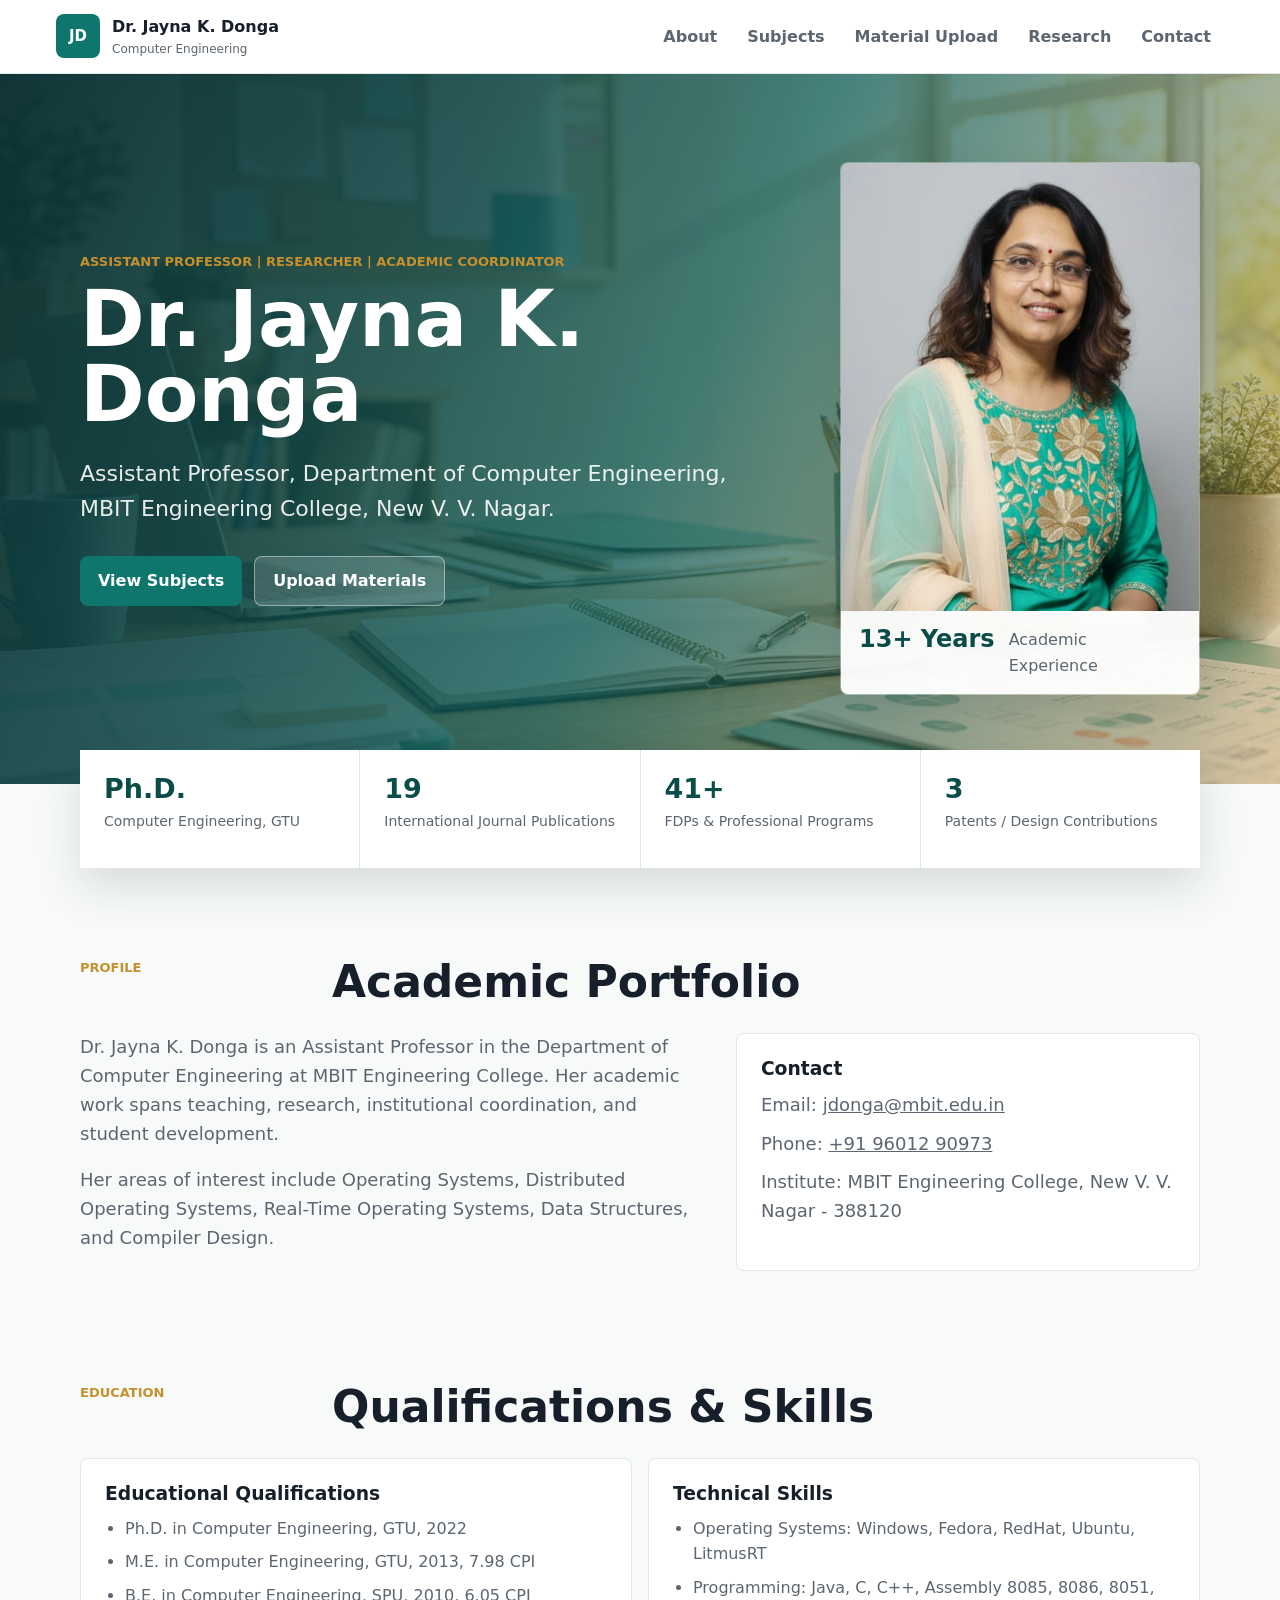
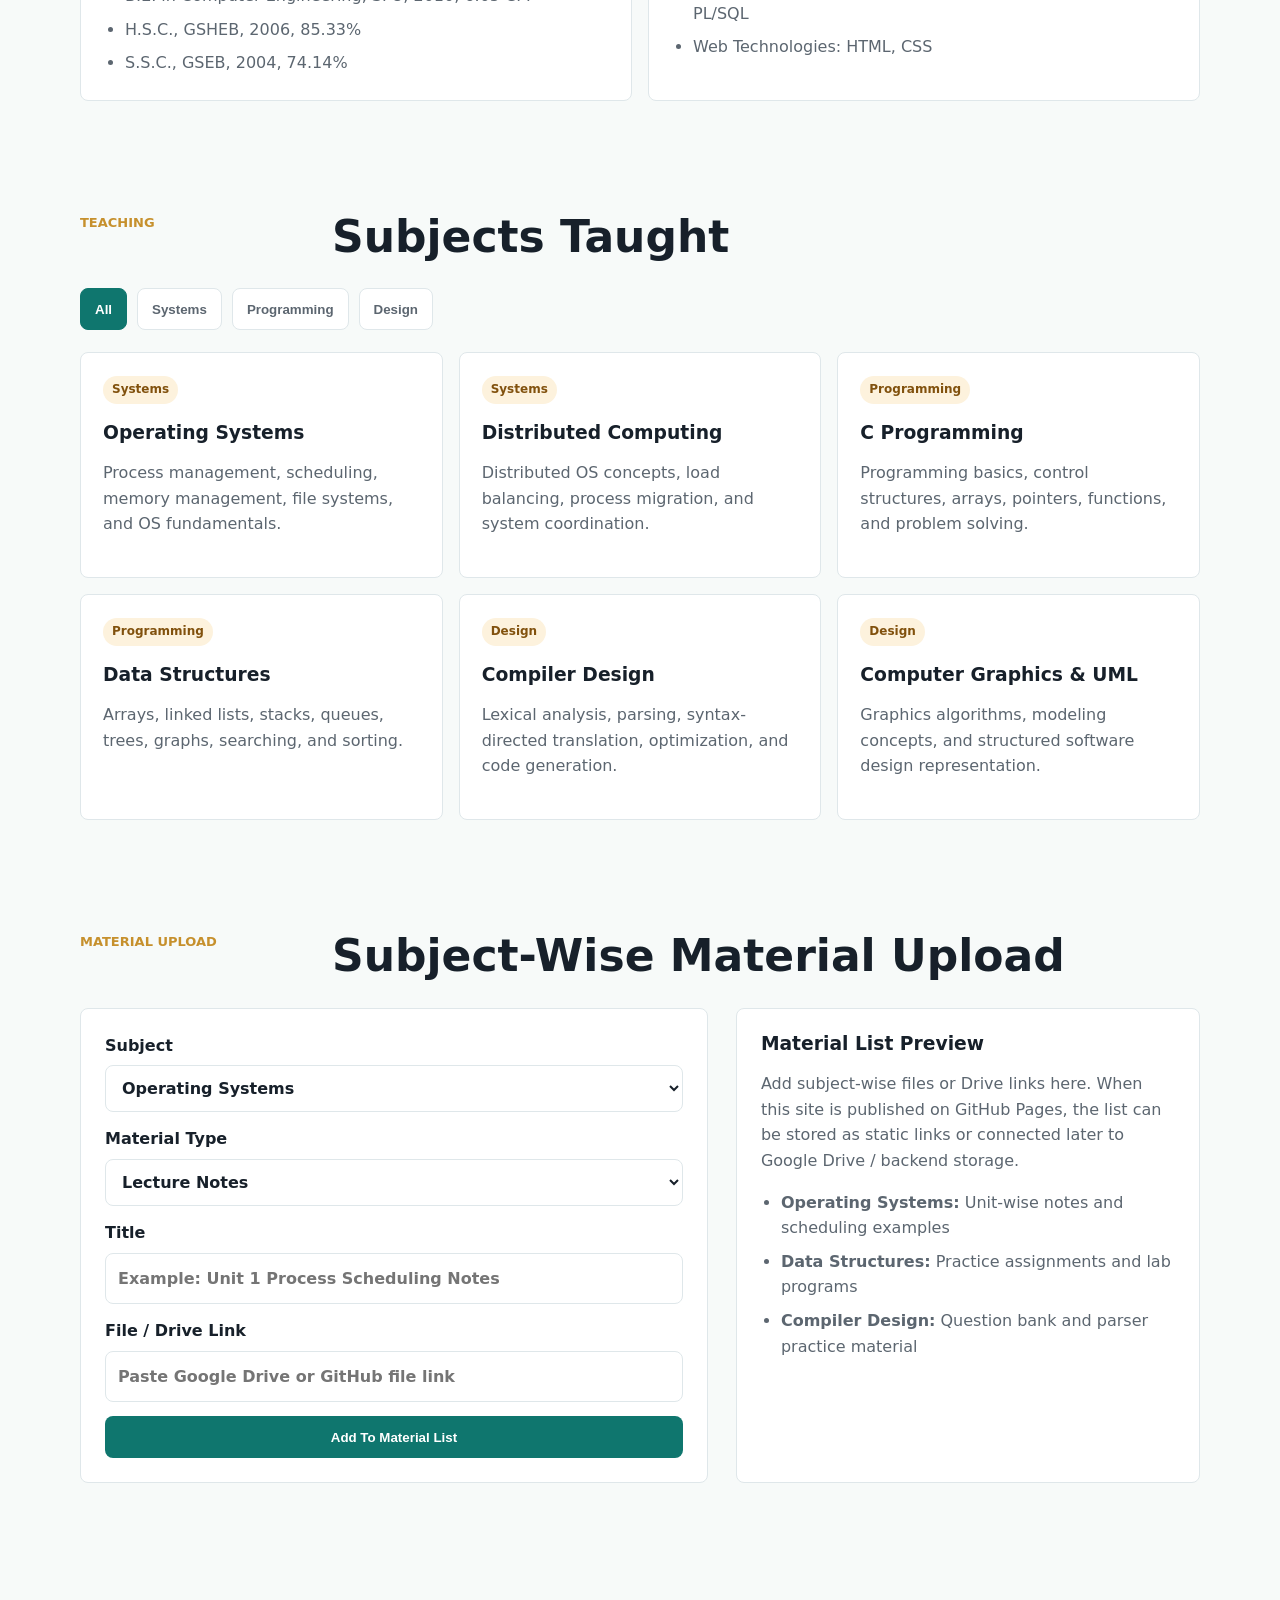
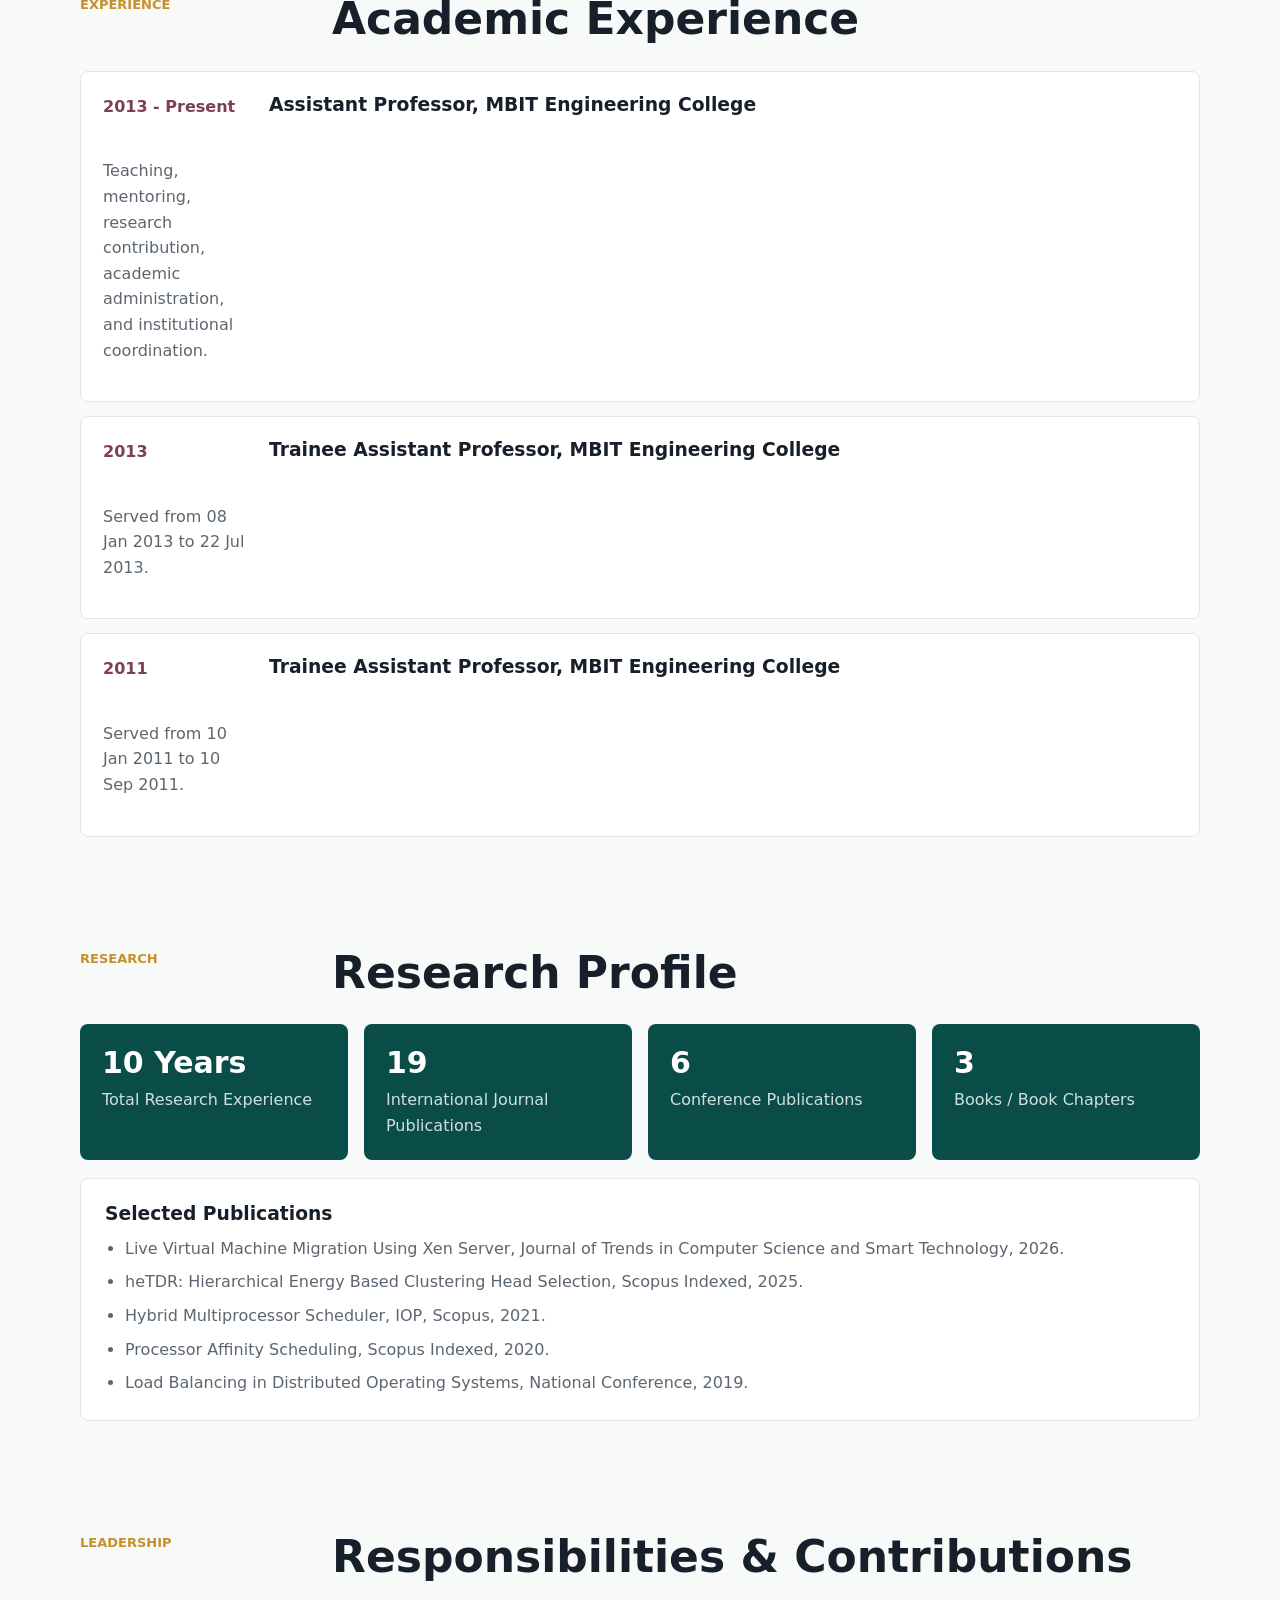
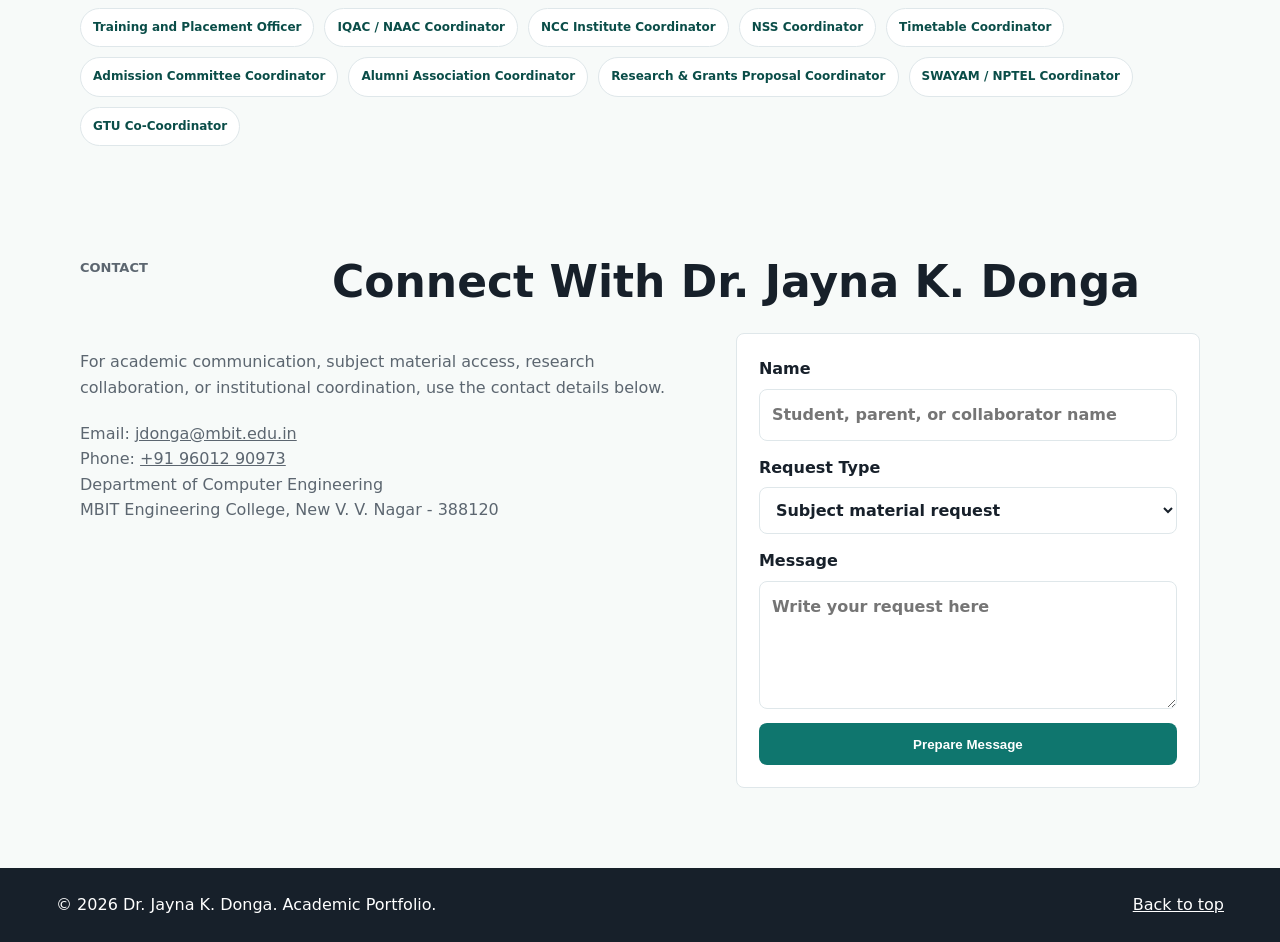
==== index.html @ 67f946f2 "Create academic portfolio website" ====
<!doctype html>
<html lang="en">
  <head>
    <meta charset="utf-8">
    <meta name="viewport" content="width=device-width, initial-scale=1">
    <title>Dr. Jayna K. Donga | Academic Portfolio</title>
    <meta name="description" content="Academic portfolio of Dr. Jayna K. Donga, Assistant Professor in Computer Engineering.">
    <link rel="stylesheet" href="styles.css">
  </head>
  <body>
    <header class="site-header">
      <a class="brand" href="#home" aria-label="Dr. Jayna K. Donga home">
        <span class="brand-mark">JD</span>
        <span>
          <strong>Dr. Jayna K. Donga</strong>
          <small>Computer Engineering</small>
        </span>
      </a>
      <button class="nav-toggle" type="button" aria-label="Open menu" aria-expanded="false">Menu</button>
      <nav class="site-nav" aria-label="Primary navigation">
        <a href="#about">About</a>
        <a href="#subjects">Subjects</a>
        <a href="#materials">Material Upload</a>
        <a href="#research">Research</a>
        <a href="#contact">Contact</a>
      </nav>
    </header>

    <main id="home">
      <section class="hero">
        <div class="hero-bg"></div>
        <div class="hero-content">
          <div class="hero-text">
            <p class="eyebrow">Assistant Professor | Researcher | Academic Coordinator</p>
            <h1>Dr. Jayna K. Donga</h1>
            <p class="hero-copy">Assistant Professor, Department of Computer Engineering, MBIT Engineering College, New V. V. Nagar.</p>
            <div class="hero-actions">
              <a class="button primary" href="#subjects">View Subjects</a>
              <a class="button secondary" href="#materials">Upload Materials</a>
            </div>
          </div>
          <figure class="profile-card">
            <img src="assets/dr-jayna-donga.jpg" alt="Portrait of Dr. Jayna K. Donga">
            <figcaption>
              <strong>13+ Years</strong>
              <span>Academic Experience</span>
            </figcaption>
          </figure>
        </div>
      </section>

      <section class="quick-stats" aria-label="Academic highlights">
        <article>
          <strong>Ph.D.</strong>
          <span>Computer Engineering, GTU</span>
        </article>
        <article>
          <strong>19</strong>
          <span>International Journal Publications</span>
        </article>
        <article>
          <strong>41+</strong>
          <span>FDPs & Professional Programs</span>
        </article>
        <article>
          <strong>3</strong>
          <span>Patents / Design Contributions</span>
        </article>
      </section>

      <section class="section about" id="about">
        <div class="section-heading">
          <p class="eyebrow">Profile</p>
          <h2>Academic Portfolio</h2>
        </div>
        <div class="about-grid">
          <div>
            <p>Dr. Jayna K. Donga is an Assistant Professor in the Department of Computer Engineering at MBIT Engineering College. Her academic work spans teaching, research, institutional coordination, and student development.</p>
            <p>Her areas of interest include Operating Systems, Distributed Operating Systems, Real-Time Operating Systems, Data Structures, and Compiler Design.</p>
          </div>
          <div class="info-panel">
            <h3>Contact</h3>
            <p>Email: <a href="mailto:jdonga@mbit.edu.in">jdonga@mbit.edu.in</a></p>
            <p>Phone: <a href="tel:+919601290973">+91 96012 90973</a></p>
            <p>Institute: MBIT Engineering College, New V. V. Nagar - 388120</p>
          </div>
        </div>
      </section>

      <section class="section credentials">
        <div class="section-heading">
          <p class="eyebrow">Education</p>
          <h2>Qualifications & Skills</h2>
        </div>
        <div class="split-list">
          <article>
            <h3>Educational Qualifications</h3>
            <ul>
              <li>Ph.D. in Computer Engineering, GTU, 2022</li>
              <li>M.E. in Computer Engineering, GTU, 2013, 7.98 CPI</li>
              <li>B.E. in Computer Engineering, SPU, 2010, 6.05 CPI</li>
              <li>H.S.C., GSHEB, 2006, 85.33%</li>
              <li>S.S.C., GSEB, 2004, 74.14%</li>
            </ul>
          </article>
          <article>
            <h3>Technical Skills</h3>
            <ul>
              <li>Operating Systems: Windows, Fedora, RedHat, Ubuntu, LitmusRT</li>
              <li>Programming: Java, C, C++, Assembly 8085, 8086, 8051, PL/SQL</li>
              <li>Web Technologies: HTML, CSS</li>
            </ul>
          </article>
        </div>
      </section>

      <section class="section subjects" id="subjects">
        <div class="section-heading">
          <p class="eyebrow">Teaching</p>
          <h2>Subjects Taught</h2>
        </div>
        <div class="material-controls" aria-label="Subject filters">
          <button class="filter is-active" type="button" data-filter="all">All</button>
          <button class="filter" type="button" data-filter="systems">Systems</button>
          <button class="filter" type="button" data-filter="programming">Programming</button>
          <button class="filter" type="button" data-filter="design">Design</button>
        </div>
        <div class="material-grid">
          <article class="material-card" data-subject="systems">
            <span>Systems</span>
            <h3>Operating Systems</h3>
            <p>Process management, scheduling, memory management, file systems, and OS fundamentals.</p>
          </article>
          <article class="material-card" data-subject="systems">
            <span>Systems</span>
            <h3>Distributed Computing</h3>
            <p>Distributed OS concepts, load balancing, process migration, and system coordination.</p>
          </article>
          <article class="material-card" data-subject="programming">
            <span>Programming</span>
            <h3>C Programming</h3>
            <p>Programming basics, control structures, arrays, pointers, functions, and problem solving.</p>
          </article>
          <article class="material-card" data-subject="programming">
            <span>Programming</span>
            <h3>Data Structures</h3>
            <p>Arrays, linked lists, stacks, queues, trees, graphs, searching, and sorting.</p>
          </article>
          <article class="material-card" data-subject="design">
            <span>Design</span>
            <h3>Compiler Design</h3>
            <p>Lexical analysis, parsing, syntax-directed translation, optimization, and code generation.</p>
          </article>
          <article class="material-card" data-subject="design">
            <span>Design</span>
            <h3>Computer Graphics & UML</h3>
            <p>Graphics algorithms, modeling concepts, and structured software design representation.</p>
          </article>
        </div>
      </section>

      <section class="section upload-section" id="materials">
        <div class="section-heading">
          <p class="eyebrow">Material Upload</p>
          <h2>Subject-Wise Material Upload</h2>
        </div>
        <div class="upload-grid">
          <form class="upload-form">
            <label>
              Subject
              <select id="materialSubject" name="subject">
                <option>Operating Systems</option>
                <option>Distributed Computing</option>
                <option>C Programming</option>
                <option>Data Structures</option>
                <option>Compiler Design</option>
                <option>Computer Graphics</option>
                <option>UML</option>
              </select>
            </label>
            <label>
              Material Type
              <select id="materialType" name="type">
                <option>Lecture Notes</option>
                <option>Assignment</option>
                <option>Question Bank</option>
                <option>Lab Manual</option>
                <option>Presentation</option>
                <option>Reference Link</option>
              </select>
            </label>
            <label>
              Title
              <input id="materialTitle" type="text" name="title" placeholder="Example: Unit 1 Process Scheduling Notes">
            </label>
            <label>
              File / Drive Link
              <input id="materialLink" type="url" name="link" placeholder="Paste Google Drive or GitHub file link">
            </label>
            <button class="button primary" type="button" id="addMaterial">Add To Material List</button>
          </form>
          <div class="upload-list">
            <h3>Material List Preview</h3>
            <p>Add subject-wise files or Drive links here. When this site is published on GitHub Pages, the list can be stored as static links or connected later to Google Drive / backend storage.</p>
            <ul id="materialList">
              <li><strong>Operating Systems:</strong> Unit-wise notes and scheduling examples</li>
              <li><strong>Data Structures:</strong> Practice assignments and lab programs</li>
              <li><strong>Compiler Design:</strong> Question bank and parser practice material</li>
            </ul>
          </div>
        </div>
      </section>

      <section class="section experience">
        <div class="section-heading">
          <p class="eyebrow">Experience</p>
          <h2>Academic Experience</h2>
        </div>
        <div class="timeline">
          <article>
            <time>2013 - Present</time>
            <h3>Assistant Professor, MBIT Engineering College</h3>
            <p>Teaching, mentoring, research contribution, academic administration, and institutional coordination.</p>
          </article>
          <article>
            <time>2013</time>
            <h3>Trainee Assistant Professor, MBIT Engineering College</h3>
            <p>Served from 08 Jan 2013 to 22 Jul 2013.</p>
          </article>
          <article>
            <time>2011</time>
            <h3>Trainee Assistant Professor, MBIT Engineering College</h3>
            <p>Served from 10 Jan 2011 to 10 Sep 2011.</p>
          </article>
        </div>
      </section>

      <section class="section research" id="research">
        <div class="section-heading">
          <p class="eyebrow">Research</p>
          <h2>Research Profile</h2>
        </div>
        <div class="research-grid">
          <article>
            <strong>10 Years</strong>
            <span>Total Research Experience</span>
          </article>
          <article>
            <strong>19</strong>
            <span>International Journal Publications</span>
          </article>
          <article>
            <strong>6</strong>
            <span>Conference Publications</span>
          </article>
          <article>
            <strong>3</strong>
            <span>Books / Book Chapters</span>
          </article>
        </div>
        <div class="publication-list">
          <h3>Selected Publications</h3>
          <ul>
            <li>Live Virtual Machine Migration Using Xen Server, Journal of Trends in Computer Science and Smart Technology, 2026.</li>
            <li>heTDR: Hierarchical Energy Based Clustering Head Selection, Scopus Indexed, 2025.</li>
            <li>Hybrid Multiprocessor Scheduler, IOP, Scopus, 2021.</li>
            <li>Processor Affinity Scheduling, Scopus Indexed, 2020.</li>
            <li>Load Balancing in Distributed Operating Systems, National Conference, 2019.</li>
          </ul>
        </div>
      </section>

      <section class="section contributions">
        <div class="section-heading">
          <p class="eyebrow">Leadership</p>
          <h2>Responsibilities & Contributions</h2>
        </div>
        <div class="tag-cloud">
          <span>Training and Placement Officer</span>
          <span>IQAC / NAAC Coordinator</span>
          <span>NCC Institute Coordinator</span>
          <span>NSS Coordinator</span>
          <span>Timetable Coordinator</span>
          <span>Admission Committee Coordinator</span>
          <span>Alumni Association Coordinator</span>
          <span>Research & Grants Proposal Coordinator</span>
          <span>SWAYAM / NPTEL Coordinator</span>
          <span>GTU Co-Coordinator</span>
        </div>
      </section>

      <section class="section contact" id="contact">
        <div class="section-heading">
          <p class="eyebrow">Contact</p>
          <h2>Connect With Dr. Jayna K. Donga</h2>
        </div>
        <div class="contact-grid">
          <div>
            <p>For academic communication, subject material access, research collaboration, or institutional coordination, use the contact details below.</p>
            <address>
              Email: <a href="mailto:jdonga@mbit.edu.in">jdonga@mbit.edu.in</a><br>
              Phone: <a href="tel:+919601290973">+91 96012 90973</a><br>
              Department of Computer Engineering<br>
              MBIT Engineering College, New V. V. Nagar - 388120
            </address>
          </div>
          <form class="contact-form">
            <label>
              Name
              <input type="text" name="name" placeholder="Student, parent, or collaborator name">
            </label>
            <label>
              Request Type
              <select name="subject">
                <option>Subject material request</option>
                <option>Research collaboration</option>
                <option>Academic inquiry</option>
              </select>
            </label>
            <label>
              Message
              <textarea name="message" rows="4" placeholder="Write your request here"></textarea>
            </label>
            <button class="button primary" type="button">Prepare Message</button>
          </form>
        </div>
      </section>
    </main>

    <footer class="site-footer">
      <p>© 2026 Dr. Jayna K. Donga. Academic Portfolio.</p>
      <a href="#home">Back to top</a>
    </footer>

    <script src="script.js"></script>
  </body>
</html>
---- styles.css ----
:root {
  --ink: #17202a;
  --muted: #5c6670;
  --line: #dfe7ea;
  --paper: #f7faf9;
  --white: #ffffff;
  --teal: #0f766e;
  --teal-dark: #0a4d48;
  --gold: #c6902d;
  --plum: #7c3f58;
  --shadow: 0 18px 45px rgba(23, 32, 42, 0.14);
}

* {
  box-sizing: border-box;
}

html {
  scroll-behavior: smooth;
}

body {
  margin: 0;
  background: var(--paper);
  color: var(--ink);
  font-family: Inter, ui-sans-serif, system-ui, -apple-system, BlinkMacSystemFont, "Segoe UI", sans-serif;
  line-height: 1.6;
}

a {
  color: inherit;
}

h1,
h2,
h3,
p,
li {
  overflow-wrap: anywhere;
}

.site-header {
  position: sticky;
  top: 0;
  z-index: 10;
  display: flex;
  align-items: center;
  justify-content: space-between;
  gap: 24px;
  padding: 14px 56px;
  background: rgba(255, 255, 255, 0.94);
  border-bottom: 1px solid var(--line);
  backdrop-filter: blur(12px);
}

.brand {
  display: inline-flex;
  align-items: center;
  gap: 12px;
  text-decoration: none;
}

.brand-mark {
  display: grid;
  width: 44px;
  height: 44px;
  place-items: center;
  border-radius: 8px;
  background: var(--teal);
  color: var(--white);
  font-size: 15px;
  font-weight: 900;
}

.brand strong,
.brand small {
  display: block;
}

.brand small {
  color: var(--muted);
  font-size: 12px;
}

.site-nav {
  display: flex;
  gap: 4px;
}

.site-nav a,
.nav-toggle,
.filter,
.button {
  min-height: 42px;
  border-radius: 8px;
  font-weight: 800;
}

.site-nav a {
  display: inline-flex;
  align-items: center;
  padding: 8px 13px;
  color: var(--muted);
  text-decoration: none;
}

.site-nav a:hover {
  color: var(--teal-dark);
  background: #e8f4f1;
}

.nav-toggle {
  display: none;
  border: 1px solid var(--line);
  background: var(--white);
  color: var(--ink);
  padding: 0 14px;
}

.hero {
  position: relative;
  overflow: hidden;
  background: #0f2e33;
}

.hero-bg {
  position: absolute;
  inset: 0;
  background:
    linear-gradient(115deg, rgba(10, 47, 51, 0.96), rgba(17, 94, 89, 0.78) 52%, rgba(198, 144, 45, 0.35)),
    url("assets/educator-hero.png") center / cover;
}

.hero-content {
  position: relative;
  z-index: 1;
  display: grid;
  grid-template-columns: minmax(0, 1fr) 360px;
  gap: 48px;
  align-items: center;
  width: min(1120px, calc(100% - 36px));
  min-height: 710px;
  margin-inline: auto;
  padding: 80px 0;
  color: var(--white);
}

.eyebrow {
  margin: 0 0 10px;
  color: var(--gold);
  font-size: 13px;
  font-weight: 900;
  letter-spacing: 0;
  text-transform: uppercase;
}

h1 {
  max-width: 760px;
  margin: 0;
  font-size: 78px;
  line-height: 0.96;
  letter-spacing: 0;
}

.hero-copy {
  max-width: 660px;
  margin: 24px 0 0;
  color: rgba(255, 255, 255, 0.9);
  font-size: 22px;
}

.hero-actions {
  display: flex;
  flex-wrap: wrap;
  gap: 12px;
  margin-top: 30px;
}

.button {
  display: inline-flex;
  align-items: center;
  justify-content: center;
  border: 0;
  padding: 11px 18px;
  text-decoration: none;
  cursor: pointer;
}

.button.primary {
  background: var(--teal);
  color: var(--white);
}

.button.secondary {
  background: rgba(255, 255, 255, 0.16);
  color: var(--white);
  border: 1px solid rgba(255, 255, 255, 0.42);
}

.profile-card {
  margin: 0;
  overflow: hidden;
  border: 1px solid rgba(255, 255, 255, 0.24);
  border-radius: 8px;
  background: rgba(255, 255, 255, 0.12);
  box-shadow: var(--shadow);
}

.profile-card img {
  display: block;
  width: 100%;
  aspect-ratio: 4 / 5;
  object-fit: cover;
  object-position: center top;
}

.profile-card figcaption {
  display: flex;
  justify-content: space-between;
  gap: 14px;
  padding: 16px 18px;
  background: rgba(255, 255, 255, 0.95);
  color: var(--ink);
}

.profile-card strong {
  color: var(--teal-dark);
  font-size: 24px;
  line-height: 1;
}

.profile-card span {
  color: var(--muted);
}

.quick-stats,
.section {
  width: min(1120px, calc(100% - 36px));
  margin-inline: auto;
}

.quick-stats {
  display: grid;
  grid-template-columns: repeat(4, 1fr);
  gap: 1px;
  transform: translateY(-34px);
  background: var(--line);
  box-shadow: var(--shadow);
}

.quick-stats article {
  min-height: 118px;
  padding: 24px;
  background: var(--white);
}

.quick-stats strong {
  display: block;
  color: var(--teal-dark);
  font-size: 27px;
  line-height: 1.1;
}

.quick-stats span {
  display: block;
  margin-top: 7px;
  color: var(--muted);
  font-size: 14px;
}

.section {
  padding: 56px 0;
}

.section-heading {
  display: grid;
  grid-template-columns: 220px 1fr;
  gap: 32px;
  align-items: start;
  margin-bottom: 28px;
}

.section-heading h2 {
  margin: 0;
  font-size: 44px;
  line-height: 1.08;
}

.about-grid,
.contact-grid,
.upload-grid {
  display: grid;
  grid-template-columns: minmax(0, 1.15fr) minmax(300px, 0.85fr);
  gap: 28px;
}

.about-grid p,
.contact p,
address,
.publication-list li,
.upload-list p {
  color: var(--muted);
}

.about-grid p {
  margin-top: 0;
  font-size: 18px;
}

.info-panel,
.contact-form,
.upload-form,
.upload-list,
.split-list article,
.material-card,
.timeline article,
.publication-list {
  border: 1px solid var(--line);
  border-radius: 8px;
  background: var(--white);
}

.info-panel,
.split-list article,
.publication-list,
.upload-form,
.upload-list {
  padding: 24px;
}

.info-panel h3,
.material-card h3,
.timeline h3,
.split-list h3,
.publication-list h3,
.upload-list h3 {
  margin: 0 0 10px;
  line-height: 1.2;
}

.info-panel p {
  margin: 10px 0;
}

.split-list {
  display: grid;
  grid-template-columns: repeat(2, 1fr);
  gap: 16px;
}

.split-list ul,
.publication-list ul,
.upload-list ul {
  margin: 0;
  padding-left: 20px;
  color: var(--muted);
}

.split-list li + li,
.publication-list li + li,
.upload-list li + li {
  margin-top: 8px;
}

.material-controls {
  display: flex;
  flex-wrap: wrap;
  gap: 10px;
  margin-bottom: 22px;
}

.filter {
  border: 1px solid var(--line);
  background: var(--white);
  color: var(--muted);
  padding: 0 14px;
  cursor: pointer;
}

.filter.is-active {
  border-color: var(--teal);
  background: var(--teal);
  color: var(--white);
}

.material-grid {
  display: grid;
  grid-template-columns: repeat(3, 1fr);
  gap: 16px;
}

.material-card {
  min-height: 226px;
  padding: 22px;
}

.material-card span,
.tag-cloud span {
  display: inline-flex;
  border-radius: 999px;
  font-size: 12px;
  font-weight: 900;
}

.material-card span {
  margin-bottom: 18px;
  padding: 4px 9px;
  background: #fdf2dd;
  color: #81510d;
}

.material-card p,
.timeline p {
  color: var(--muted);
}

.upload-section {
  background: transparent;
}

.upload-form,
.contact-form {
  display: grid;
  gap: 14px;
}

label {
  display: grid;
  gap: 7px;
  color: var(--ink);
  font-weight: 800;
}

input,
select,
textarea {
  width: 100%;
  border: 1px solid var(--line);
  border-radius: 8px;
  padding: 12px;
  color: var(--ink);
  font: inherit;
  background: var(--white);
}

textarea {
  resize: vertical;
}

.timeline {
  display: grid;
  gap: 14px;
}

.timeline article {
  display: grid;
  grid-template-columns: 150px 1fr;
  gap: 16px;
  padding: 22px;
}

time {
  color: var(--plum);
  font-weight: 900;
}

.research-grid {
  display: grid;
  grid-template-columns: repeat(4, 1fr);
  gap: 16px;
  margin-bottom: 18px;
}

.research-grid article {
  min-height: 132px;
  padding: 22px;
  border-radius: 8px;
  background: var(--teal-dark);
  color: var(--white);
}

.research-grid strong {
  display: block;
  font-size: 30px;
  line-height: 1.1;
}

.research-grid span {
  display: block;
  margin-top: 8px;
  color: rgba(255, 255, 255, 0.82);
}

.tag-cloud {
  display: flex;
  flex-wrap: wrap;
  gap: 10px;
}

.tag-cloud span {
  padding: 9px 12px;
  background: var(--white);
  border: 1px solid var(--line);
  color: var(--teal-dark);
}

.contact {
  padding-bottom: 80px;
}

address {
  margin-top: 20px;
  font-style: normal;
}

.contact-form {
  padding: 22px;
  border: 1px solid var(--line);
  border-radius: 8px;
  background: var(--white);
}

.site-footer {
  display: flex;
  justify-content: space-between;
  gap: 18px;
  padding: 24px 56px;
  background: var(--ink);
  color: var(--white);
}

.site-footer p {
  margin: 0;
}

.site-footer a {
  color: var(--white);
}

@media (max-width: 980px) {
  .site-header {
    padding-inline: 18px;
  }

  .nav-toggle {
    display: inline-flex;
    align-items: center;
  }

  .site-nav {
    position: absolute;
    top: 72px;
    right: 18px;
    left: 18px;
    display: none;
    flex-direction: column;
    padding: 8px;
    background: var(--white);
    border: 1px solid var(--line);
    box-shadow: var(--shadow);
  }

  .site-nav.is-open {
    display: flex;
  }

  .hero-content {
    grid-template-columns: 1fr;
    min-height: auto;
    padding: 74px 0;
  }

  .profile-card {
    width: min(360px, 100%);
  }

  .quick-stats,
  .material-grid,
  .research-grid,
  .split-list,
  .about-grid,
  .contact-grid,
  .upload-grid {
    grid-template-columns: 1fr;
  }

  .section-heading {
    grid-template-columns: 1fr;
    gap: 4px;
  }

  .timeline article {
    grid-template-columns: 1fr;
  }

  h1 {
    font-size: 58px;
  }

  .hero-copy {
    font-size: 20px;
  }

  .section-heading h2 {
    font-size: 36px;
  }
}

@media (max-width: 560px) {
  .brand small {
    display: none;
  }

  .brand strong {
    max-width: 185px;
    line-height: 1.15;
  }

  .hero-content {
    padding-top: 56px;
  }

  .quick-stats {
    transform: none;
    margin-top: 18px;
  }

  h1 {
    font-size: 42px;
  }

  .hero-copy {
    font-size: 18px;
  }

  .section-heading h2 {
    font-size: 31px;
  }

  .site-footer {
    flex-direction: column;
    padding-inline: 18px;
  }
}
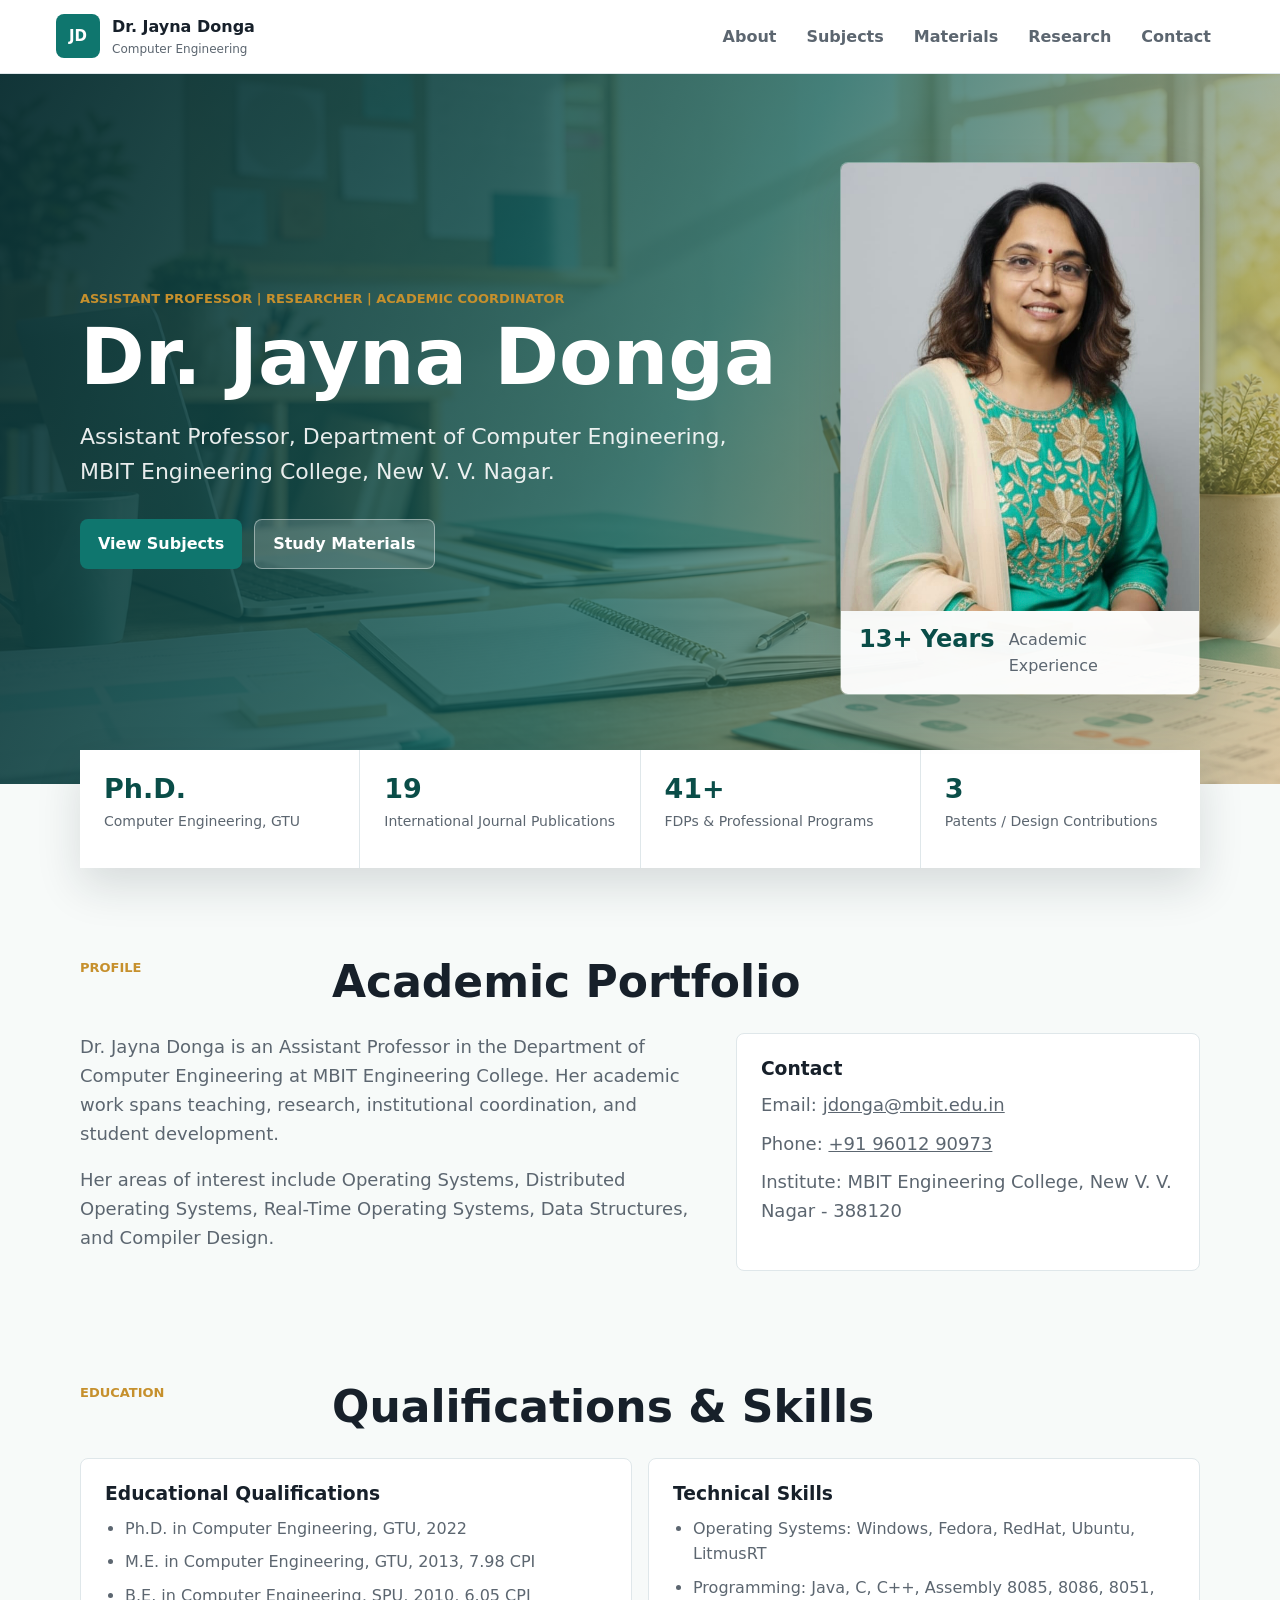
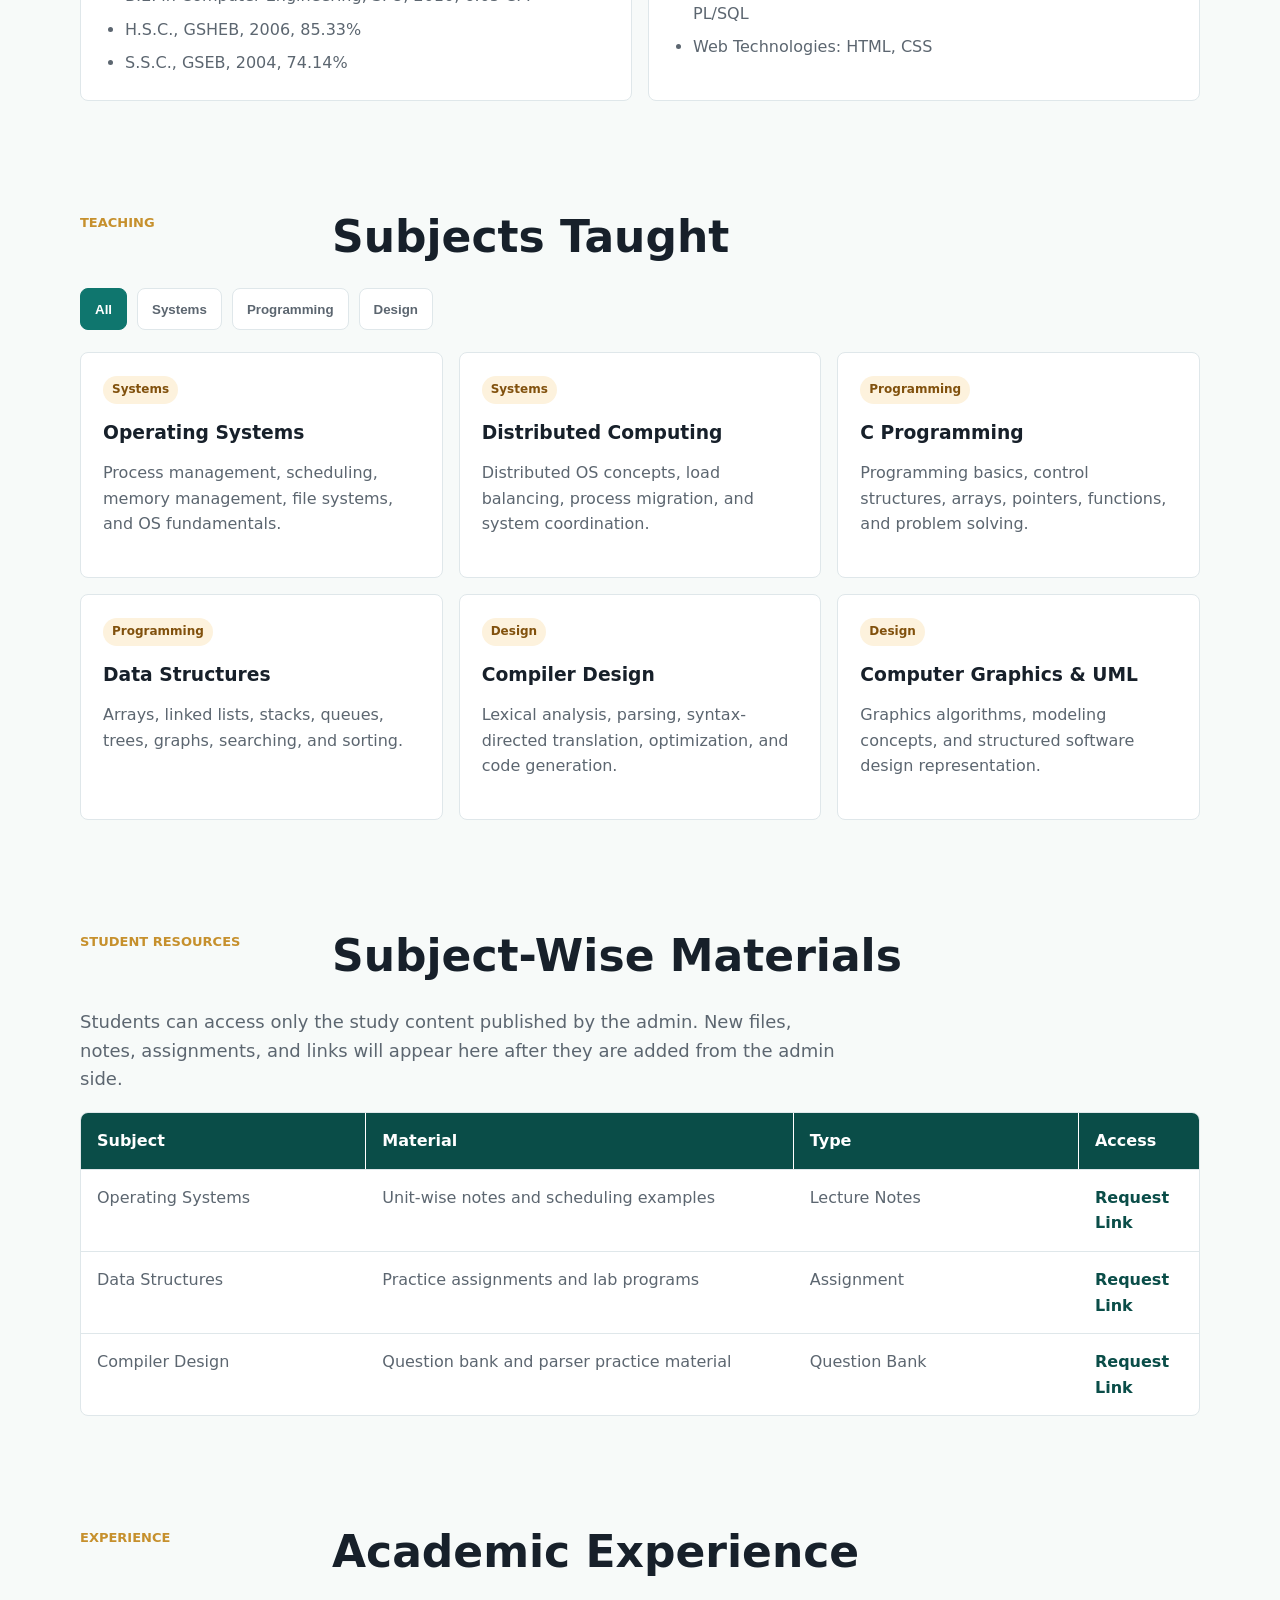
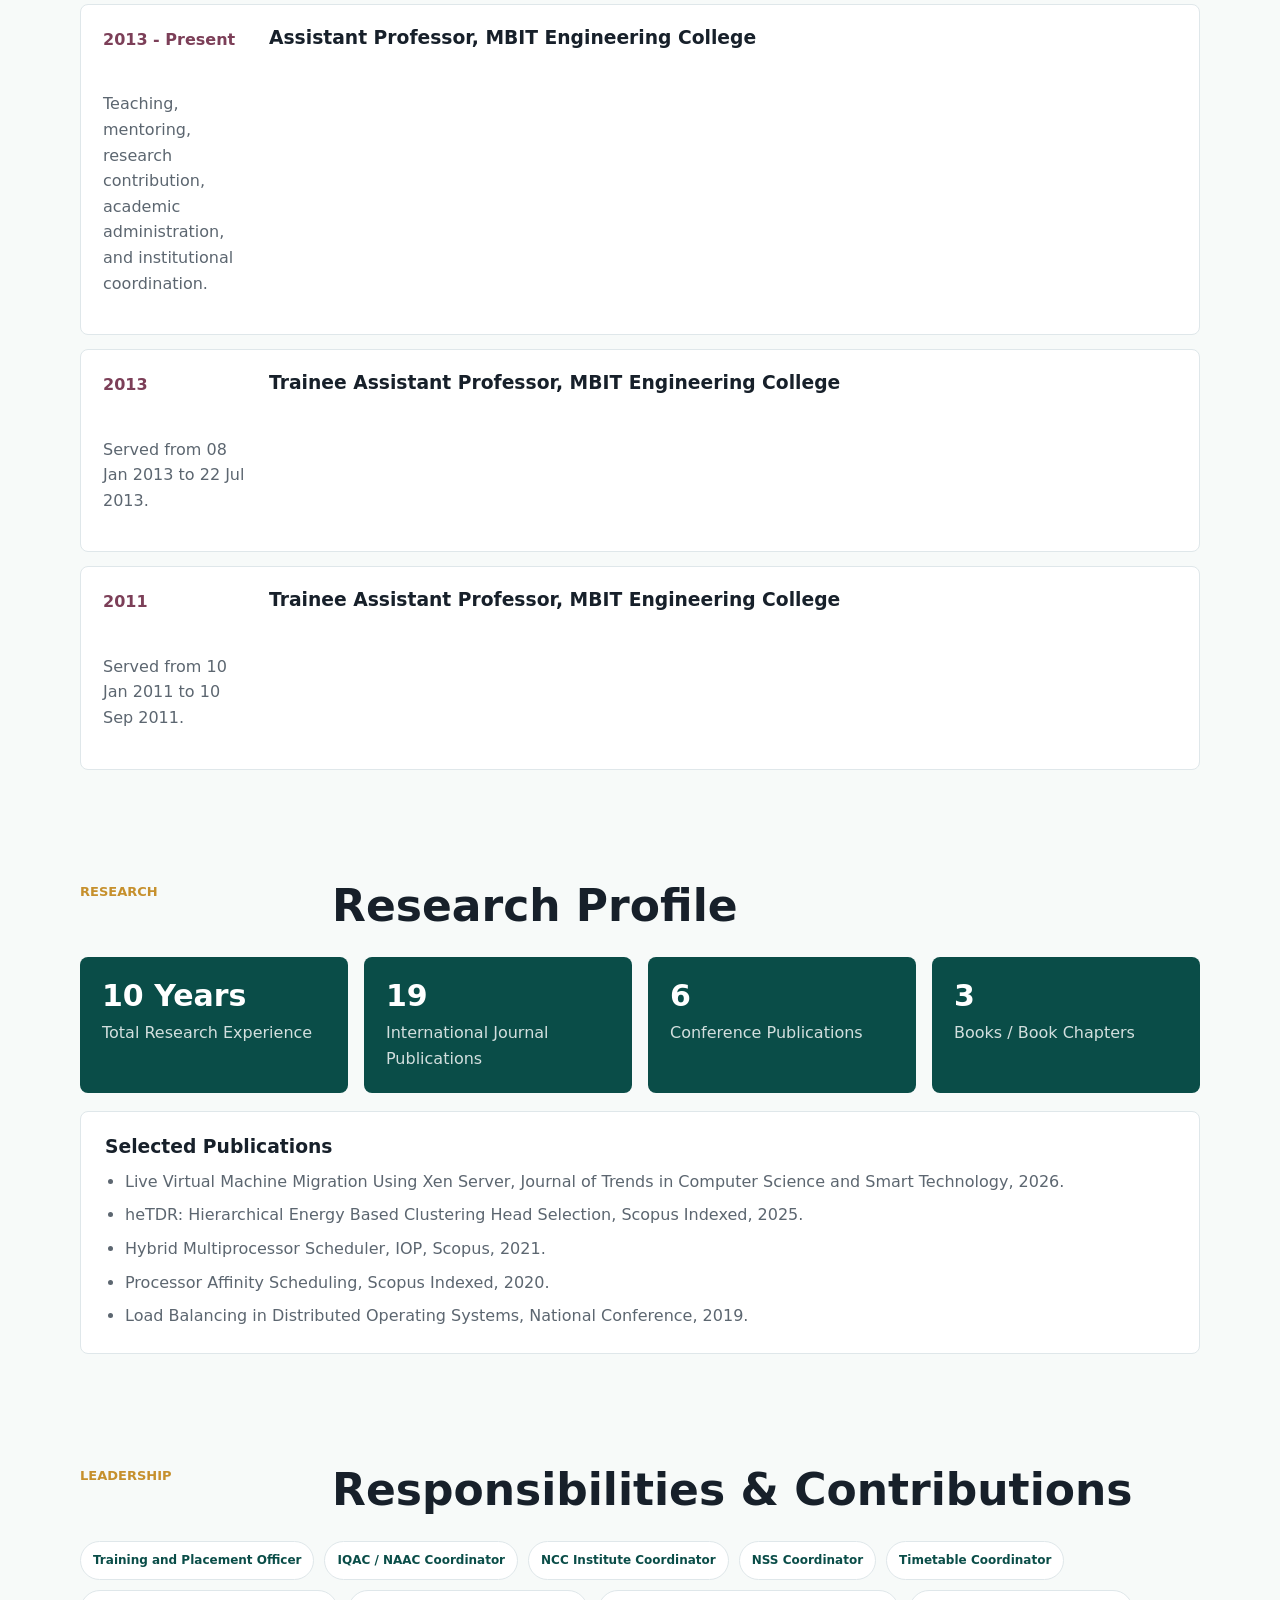
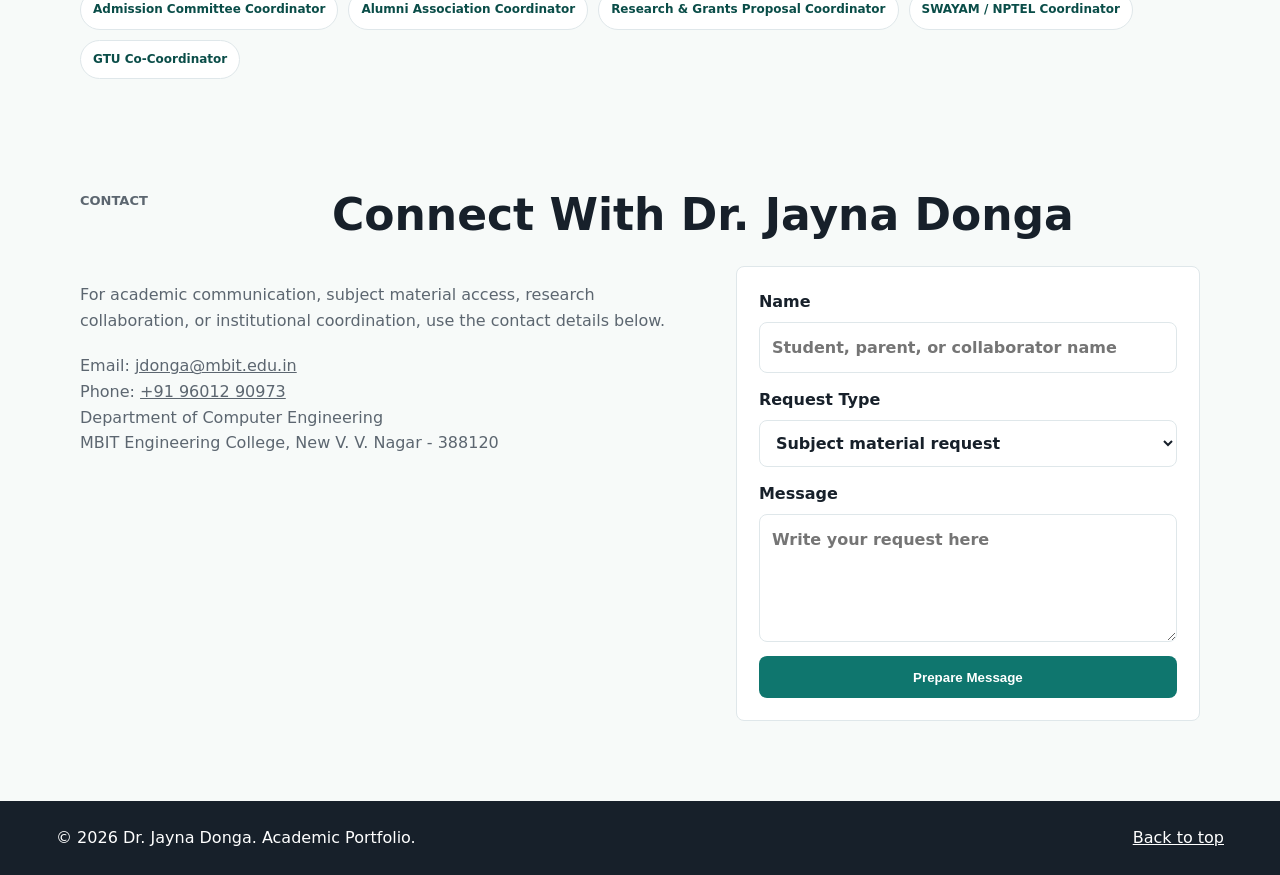
==== commit 25c6e79d: "Move material upload to admin page" ====
--- a/index.html
+++ b/index.html
@@ -3,16 +3,16 @@
   <head>
     <meta charset="utf-8">
     <meta name="viewport" content="width=device-width, initial-scale=1">
-    <title>Dr. Jayna K. Donga | Academic Portfolio</title>
-    <meta name="description" content="Academic portfolio of Dr. Jayna K. Donga, Assistant Professor in Computer Engineering.">
+    <title>Dr. Jayna Donga | Academic Portfolio</title>
+    <meta name="description" content="Academic portfolio of Dr. Jayna Donga, Assistant Professor in Computer Engineering.">
     <link rel="stylesheet" href="styles.css">
   </head>
   <body>
     <header class="site-header">
-      <a class="brand" href="#home" aria-label="Dr. Jayna K. Donga home">
+      <a class="brand" href="#home" aria-label="Dr. Jayna Donga home">
         <span class="brand-mark">JD</span>
         <span>
-          <strong>Dr. Jayna K. Donga</strong>
+          <strong>Dr. Jayna Donga</strong>
           <small>Computer Engineering</small>
         </span>
       </a>
@@ -20,7 +20,7 @@
       <nav class="site-nav" aria-label="Primary navigation">
         <a href="#about">About</a>
         <a href="#subjects">Subjects</a>
-        <a href="#materials">Material Upload</a>
+        <a href="#materials">Materials</a>
         <a href="#research">Research</a>
         <a href="#contact">Contact</a>
       </nav>
@@ -32,15 +32,15 @@
         <div class="hero-content">
           <div class="hero-text">
             <p class="eyebrow">Assistant Professor | Researcher | Academic Coordinator</p>
-            <h1>Dr. Jayna K. Donga</h1>
+            <h1>Dr. Jayna Donga</h1>
             <p class="hero-copy">Assistant Professor, Department of Computer Engineering, MBIT Engineering College, New V. V. Nagar.</p>
             <div class="hero-actions">
               <a class="button primary" href="#subjects">View Subjects</a>
-              <a class="button secondary" href="#materials">Upload Materials</a>
+              <a class="button secondary" href="#materials">Study Materials</a>
             </div>
           </div>
           <figure class="profile-card">
-            <img src="assets/dr-jayna-donga.jpg" alt="Portrait of Dr. Jayna K. Donga">
+            <img src="assets/dr-jayna-donga.jpg" alt="Portrait of Dr. Jayna Donga">
             <figcaption>
               <strong>13+ Years</strong>
               <span>Academic Experience</span>
@@ -75,7 +75,7 @@
         </div>
         <div class="about-grid">
           <div>
-            <p>Dr. Jayna K. Donga is an Assistant Professor in the Department of Computer Engineering at MBIT Engineering College. Her academic work spans teaching, research, institutional coordination, and student development.</p>
+            <p>Dr. Jayna Donga is an Assistant Professor in the Department of Computer Engineering at MBIT Engineering College. Her academic work spans teaching, research, institutional coordination, and student development.</p>
             <p>Her areas of interest include Operating Systems, Distributed Operating Systems, Real-Time Operating Systems, Data Structures, and Compiler Design.</p>
           </div>
           <div class="info-panel">
@@ -161,52 +161,36 @@
 
       <section class="section upload-section" id="materials">
         <div class="section-heading">
-          <p class="eyebrow">Material Upload</p>
-          <h2>Subject-Wise Material Upload</h2>
-        </div>
-        <div class="upload-grid">
-          <form class="upload-form">
-            <label>
-              Subject
-              <select id="materialSubject" name="subject">
-                <option>Operating Systems</option>
-                <option>Distributed Computing</option>
-                <option>C Programming</option>
-                <option>Data Structures</option>
-                <option>Compiler Design</option>
-                <option>Computer Graphics</option>
-                <option>UML</option>
-              </select>
-            </label>
-            <label>
-              Material Type
-              <select id="materialType" name="type">
-                <option>Lecture Notes</option>
-                <option>Assignment</option>
-                <option>Question Bank</option>
-                <option>Lab Manual</option>
-                <option>Presentation</option>
-                <option>Reference Link</option>
-              </select>
-            </label>
-            <label>
-              Title
-              <input id="materialTitle" type="text" name="title" placeholder="Example: Unit 1 Process Scheduling Notes">
-            </label>
-            <label>
-              File / Drive Link
-              <input id="materialLink" type="url" name="link" placeholder="Paste Google Drive or GitHub file link">
-            </label>
-            <button class="button primary" type="button" id="addMaterial">Add To Material List</button>
-          </form>
-          <div class="upload-list">
-            <h3>Material List Preview</h3>
-            <p>Add subject-wise files or Drive links here. When this site is published on GitHub Pages, the list can be stored as static links or connected later to Google Drive / backend storage.</p>
-            <ul id="materialList">
-              <li><strong>Operating Systems:</strong> Unit-wise notes and scheduling examples</li>
-              <li><strong>Data Structures:</strong> Practice assignments and lab programs</li>
-              <li><strong>Compiler Design:</strong> Question bank and parser practice material</li>
-            </ul>
+          <p class="eyebrow">Student Resources</p>
+          <h2>Subject-Wise Materials</h2>
+        </div>
+        <div class="student-materials">
+          <p class="materials-intro">Students can access only the study content published by the admin. New files, notes, assignments, and links will appear here after they are added from the admin side.</p>
+          <div class="resource-table" role="table" aria-label="Published subject materials">
+            <div class="resource-row resource-head" role="row">
+              <span role="columnheader">Subject</span>
+              <span role="columnheader">Material</span>
+              <span role="columnheader">Type</span>
+              <span role="columnheader">Access</span>
+            </div>
+            <div class="resource-row" role="row">
+              <span role="cell">Operating Systems</span>
+              <span role="cell">Unit-wise notes and scheduling examples</span>
+              <span role="cell">Lecture Notes</span>
+              <span role="cell"><a href="#contact">Request Link</a></span>
+            </div>
+            <div class="resource-row" role="row">
+              <span role="cell">Data Structures</span>
+              <span role="cell">Practice assignments and lab programs</span>
+              <span role="cell">Assignment</span>
+              <span role="cell"><a href="#contact">Request Link</a></span>
+            </div>
+            <div class="resource-row" role="row">
+              <span role="cell">Compiler Design</span>
+              <span role="cell">Question bank and parser practice material</span>
+              <span role="cell">Question Bank</span>
+              <span role="cell"><a href="#contact">Request Link</a></span>
+            </div>
           </div>
         </div>
       </section>
@@ -292,7 +276,7 @@
       <section class="section contact" id="contact">
         <div class="section-heading">
           <p class="eyebrow">Contact</p>
-          <h2>Connect With Dr. Jayna K. Donga</h2>
+          <h2>Connect With Dr. Jayna Donga</h2>
         </div>
         <div class="contact-grid">
           <div>
@@ -328,7 +312,7 @@
     </main>
 
     <footer class="site-footer">
-      <p>© 2026 Dr. Jayna K. Donga. Academic Portfolio.</p>
+      <p>© 2026 Dr. Jayna Donga. Academic Portfolio.</p>
       <a href="#home">Back to top</a>
     </footer>
 
--- a/styles.css
+++ b/styles.css
@@ -418,6 +418,61 @@
   background: transparent;
 }
 
+.student-materials {
+  display: grid;
+  gap: 18px;
+}
+
+.materials-intro {
+  max-width: 760px;
+  margin: 0;
+  color: var(--muted);
+  font-size: 18px;
+}
+
+.resource-table {
+  display: grid;
+  overflow: hidden;
+  border: 1px solid var(--line);
+  border-radius: 8px;
+  background: var(--white);
+}
+
+.resource-row {
+  display: grid;
+  grid-template-columns: 1fr 1.5fr 1fr 120px;
+  gap: 1px;
+  border-top: 1px solid var(--line);
+}
+
+.resource-row:first-child {
+  border-top: 0;
+}
+
+.resource-row span {
+  padding: 15px 16px;
+  color: var(--muted);
+}
+
+.resource-head span {
+  background: var(--teal-dark);
+  color: var(--white);
+  font-weight: 900;
+}
+
+.resource-row a {
+  color: var(--teal-dark);
+  font-weight: 900;
+  text-decoration: none;
+}
+
+.admin-panel h1 {
+  margin: 0;
+  font-size: 44px;
+  line-height: 1.08;
+  color: var(--ink);
+}
+
 .upload-form,
 .contact-form {
   display: grid;
@@ -580,7 +635,8 @@
   .split-list,
   .about-grid,
   .contact-grid,
-  .upload-grid {
+  .upload-grid,
+  .resource-row {
     grid-template-columns: 1fr;
   }
 
@@ -604,6 +660,10 @@
   .section-heading h2 {
     font-size: 36px;
   }
+
+  .admin-panel h1 {
+    font-size: 36px;
+  }
 }
 
 @media (max-width: 560px) {
@@ -637,6 +697,10 @@
     font-size: 31px;
   }
 
+  .admin-panel h1 {
+    font-size: 31px;
+  }
+
   .site-footer {
     flex-direction: column;
     padding-inline: 18px;
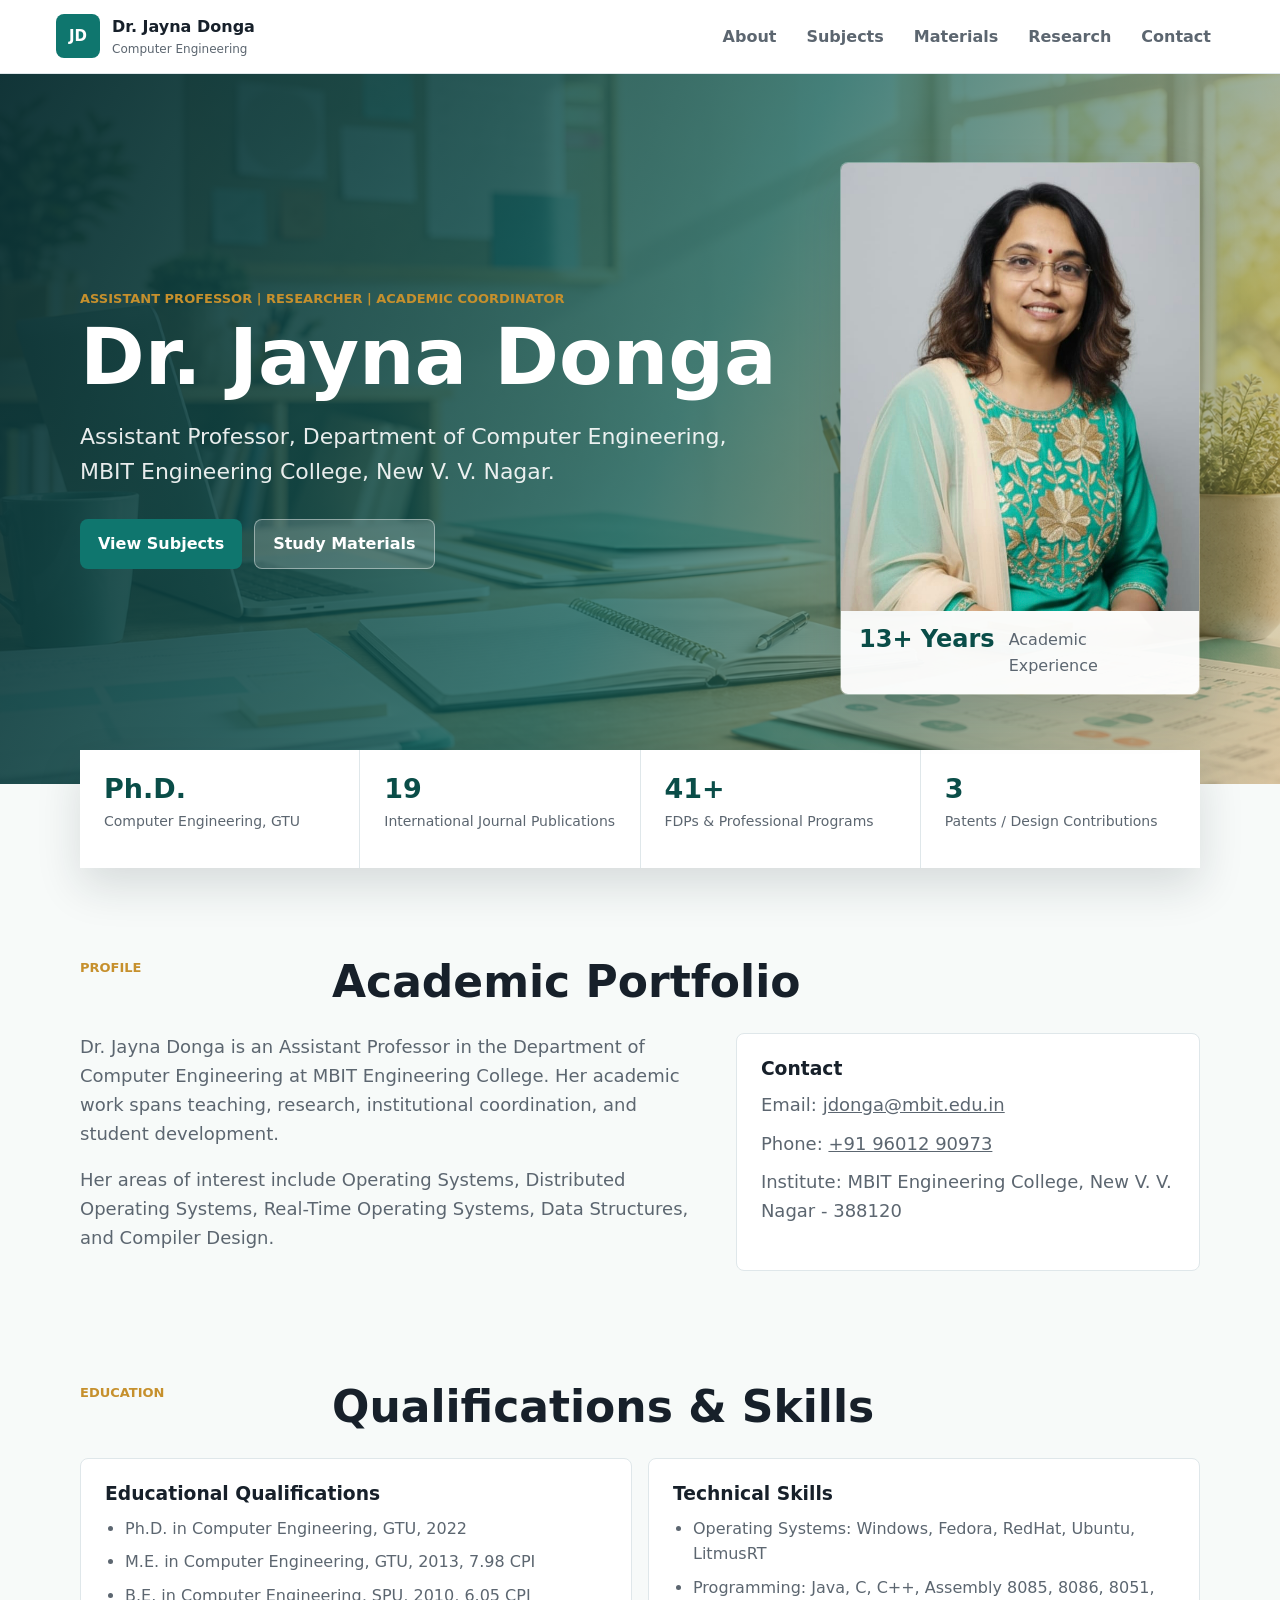
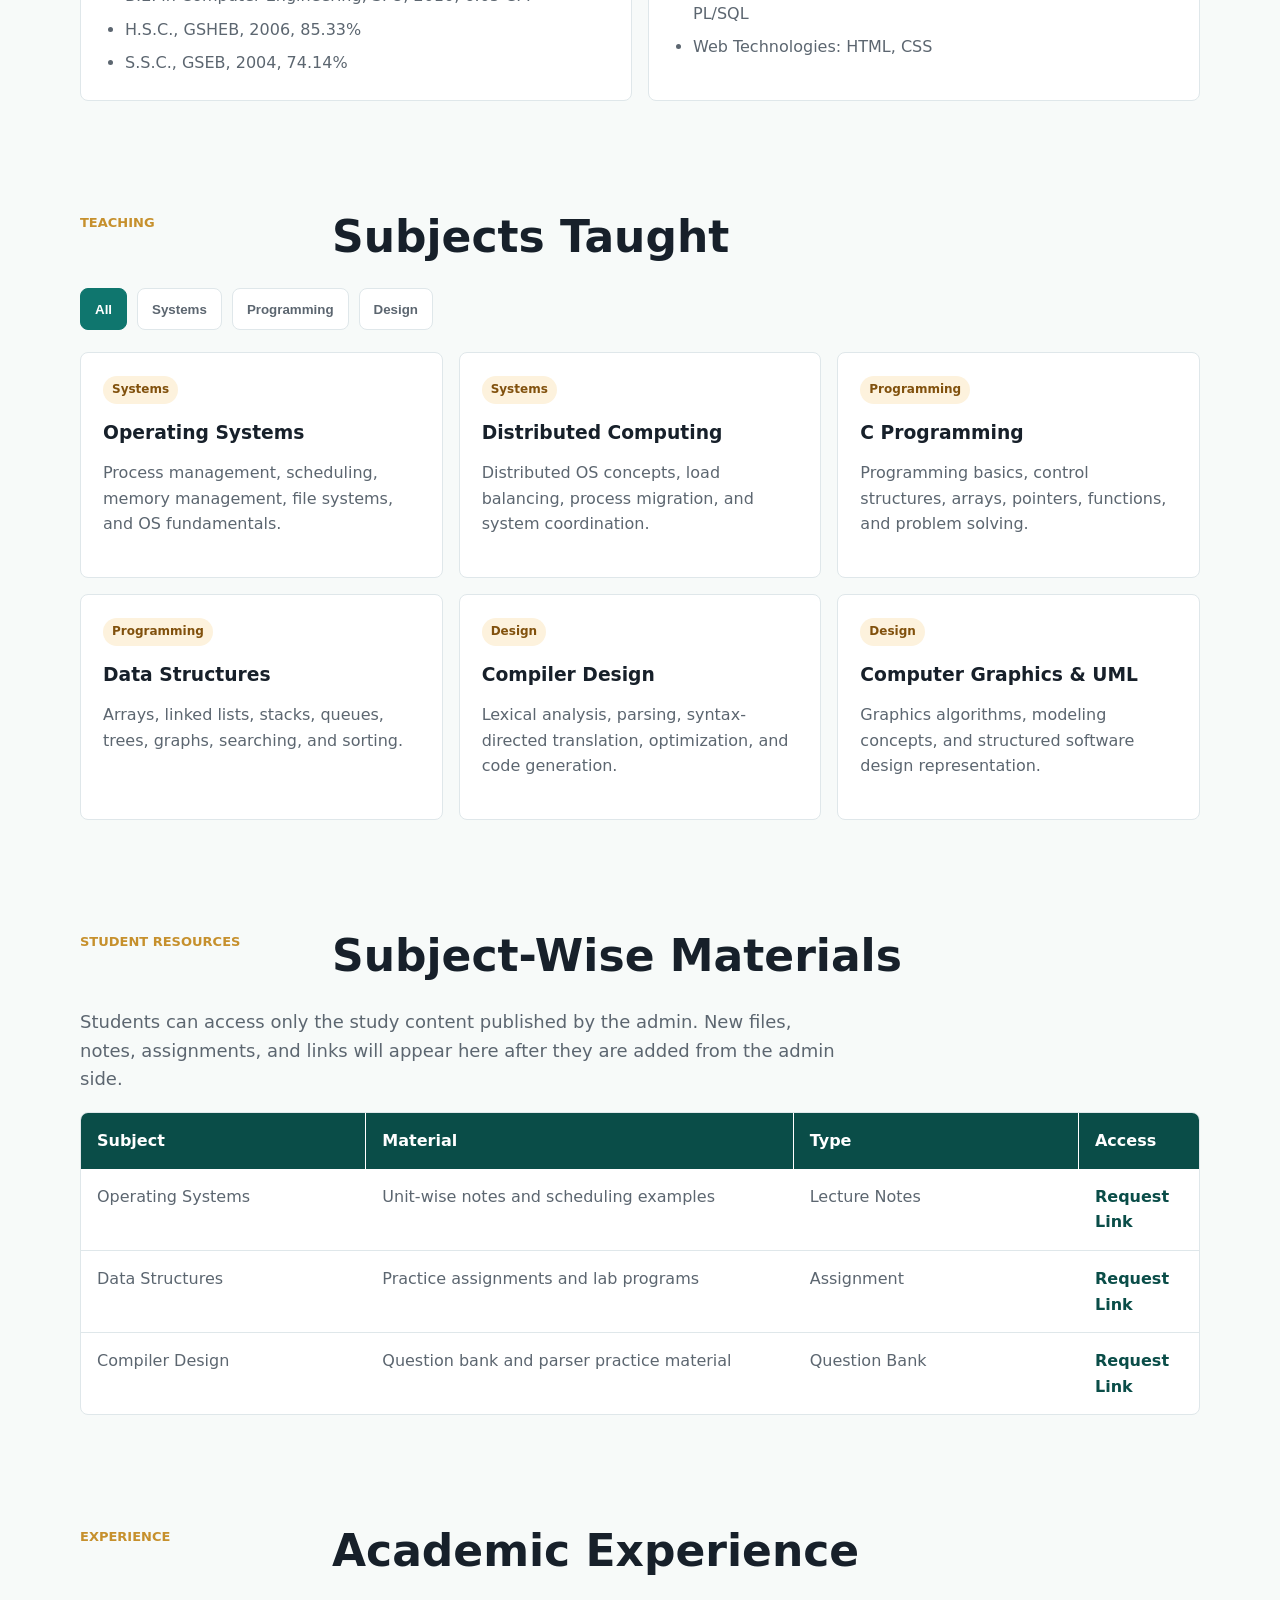
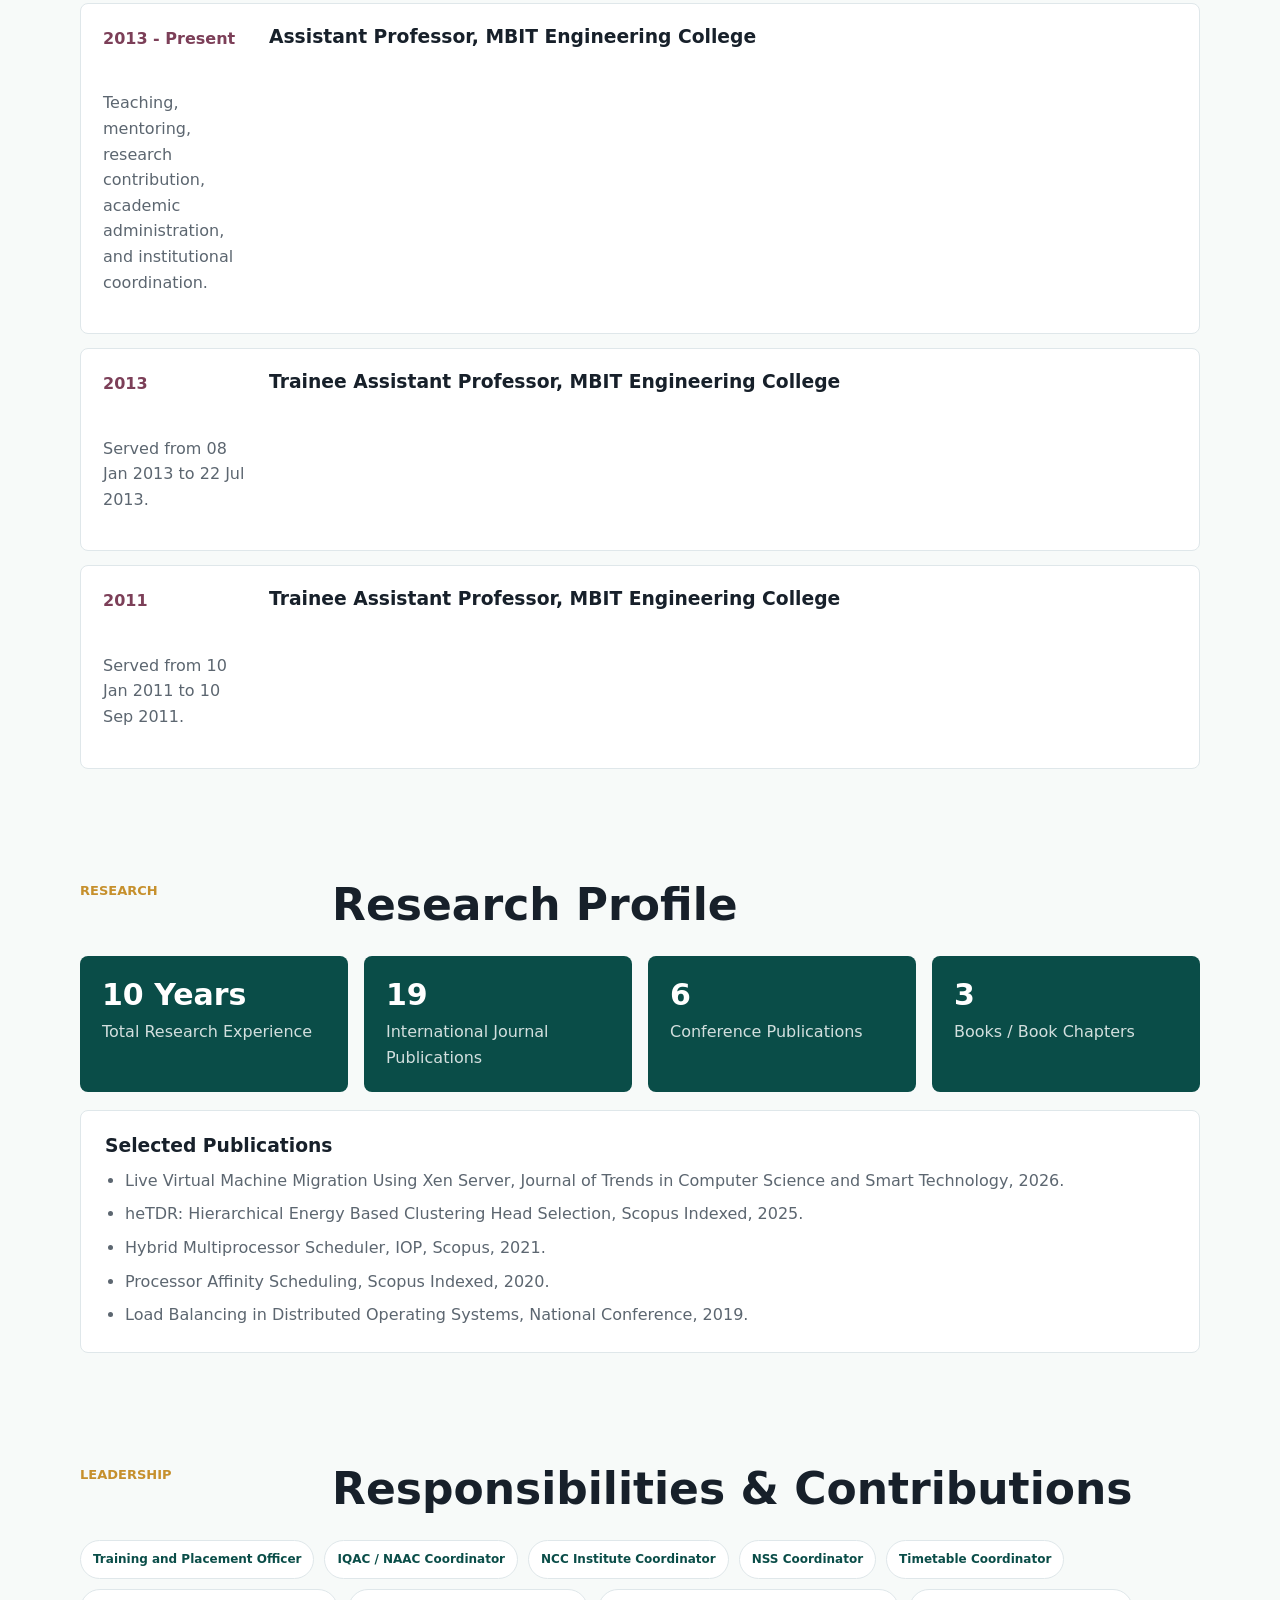
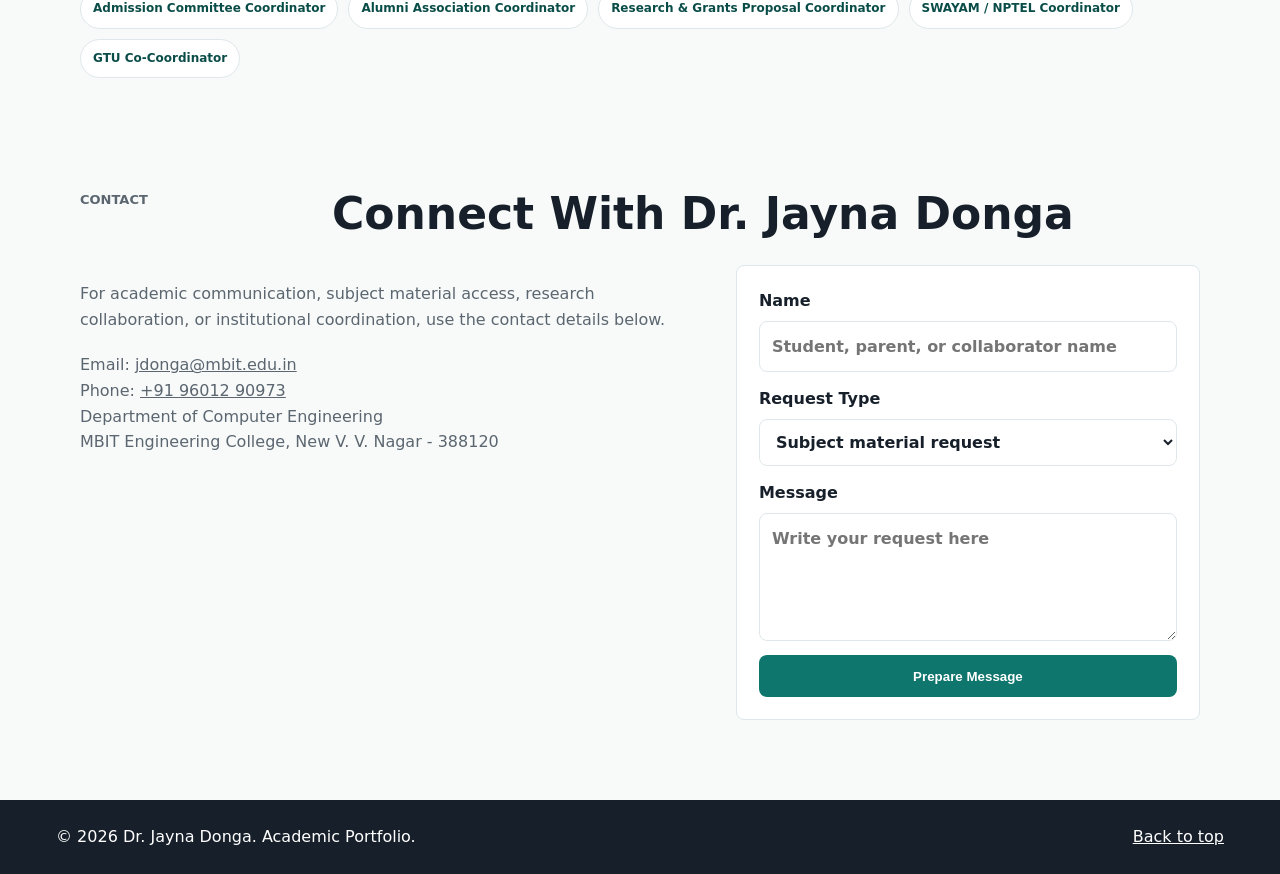
==== commit e77c5dc4: "Add GitHub-backed material admin upload" ====
--- a/index.html
+++ b/index.html
@@ -173,23 +173,13 @@
               <span role="columnheader">Type</span>
               <span role="columnheader">Access</span>
             </div>
-            <div class="resource-row" role="row">
-              <span role="cell">Operating Systems</span>
-              <span role="cell">Unit-wise notes and scheduling examples</span>
-              <span role="cell">Lecture Notes</span>
-              <span role="cell"><a href="#contact">Request Link</a></span>
-            </div>
-            <div class="resource-row" role="row">
-              <span role="cell">Data Structures</span>
-              <span role="cell">Practice assignments and lab programs</span>
-              <span role="cell">Assignment</span>
-              <span role="cell"><a href="#contact">Request Link</a></span>
-            </div>
-            <div class="resource-row" role="row">
-              <span role="cell">Compiler Design</span>
-              <span role="cell">Question bank and parser practice material</span>
-              <span role="cell">Question Bank</span>
-              <span role="cell"><a href="#contact">Request Link</a></span>
+            <div id="publicMaterialRows">
+              <div class="resource-row" role="row">
+                <span role="cell">Loading</span>
+                <span role="cell">Checking published materials...</span>
+                <span role="cell">Please wait</span>
+                <span role="cell">-</span>
+              </div>
             </div>
           </div>
         </div>
--- a/styles.css
+++ b/styles.css
@@ -473,6 +473,33 @@
   color: var(--ink);
 }
 
+.admin-note {
+  margin-bottom: 22px;
+  padding: 18px 20px;
+  border: 1px solid var(--line);
+  border-left: 4px solid var(--teal);
+  border-radius: 8px;
+  background: var(--white);
+}
+
+.admin-note p,
+.form-status {
+  margin: 0;
+  color: var(--muted);
+}
+
+.form-status {
+  font-size: 14px;
+}
+
+.is-disabled {
+  opacity: 0.72;
+}
+
+.admin-list {
+  margin-top: 18px;
+}
+
 .upload-form,
 .contact-form {
   display: grid;
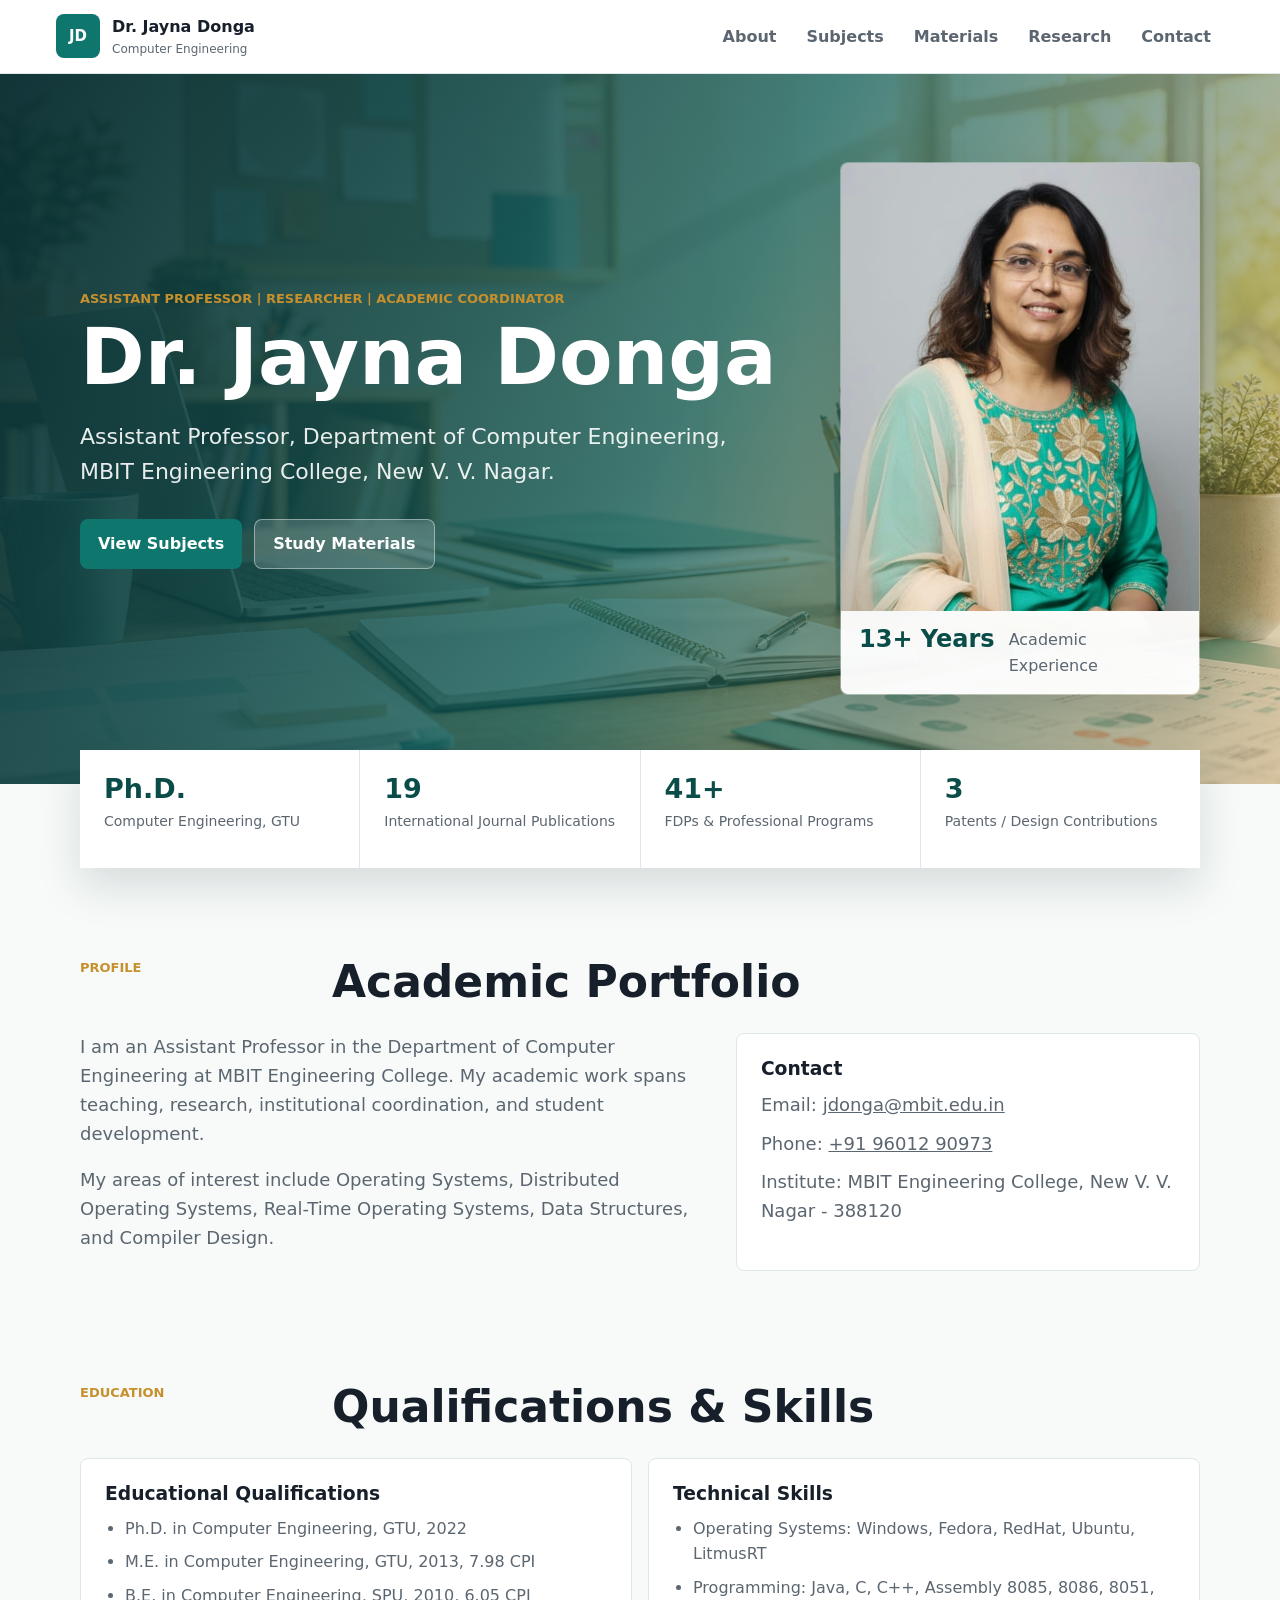
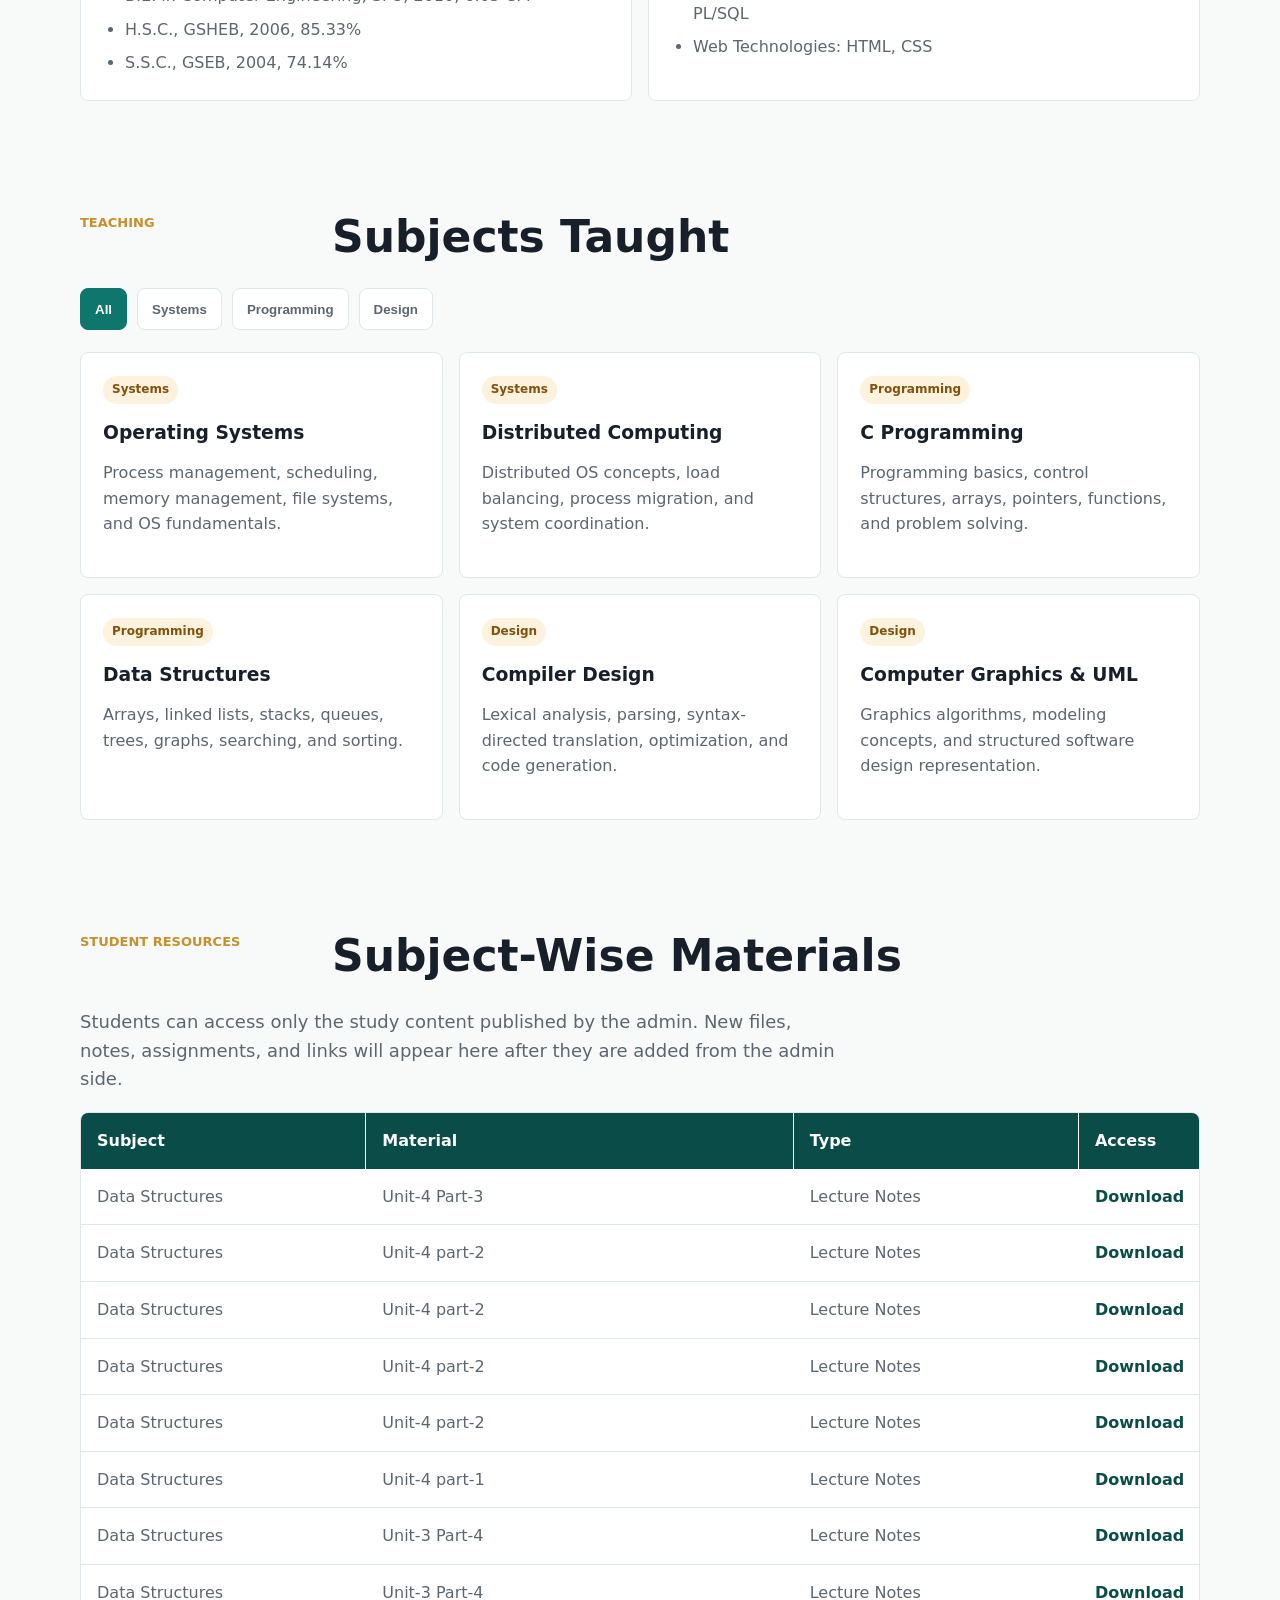
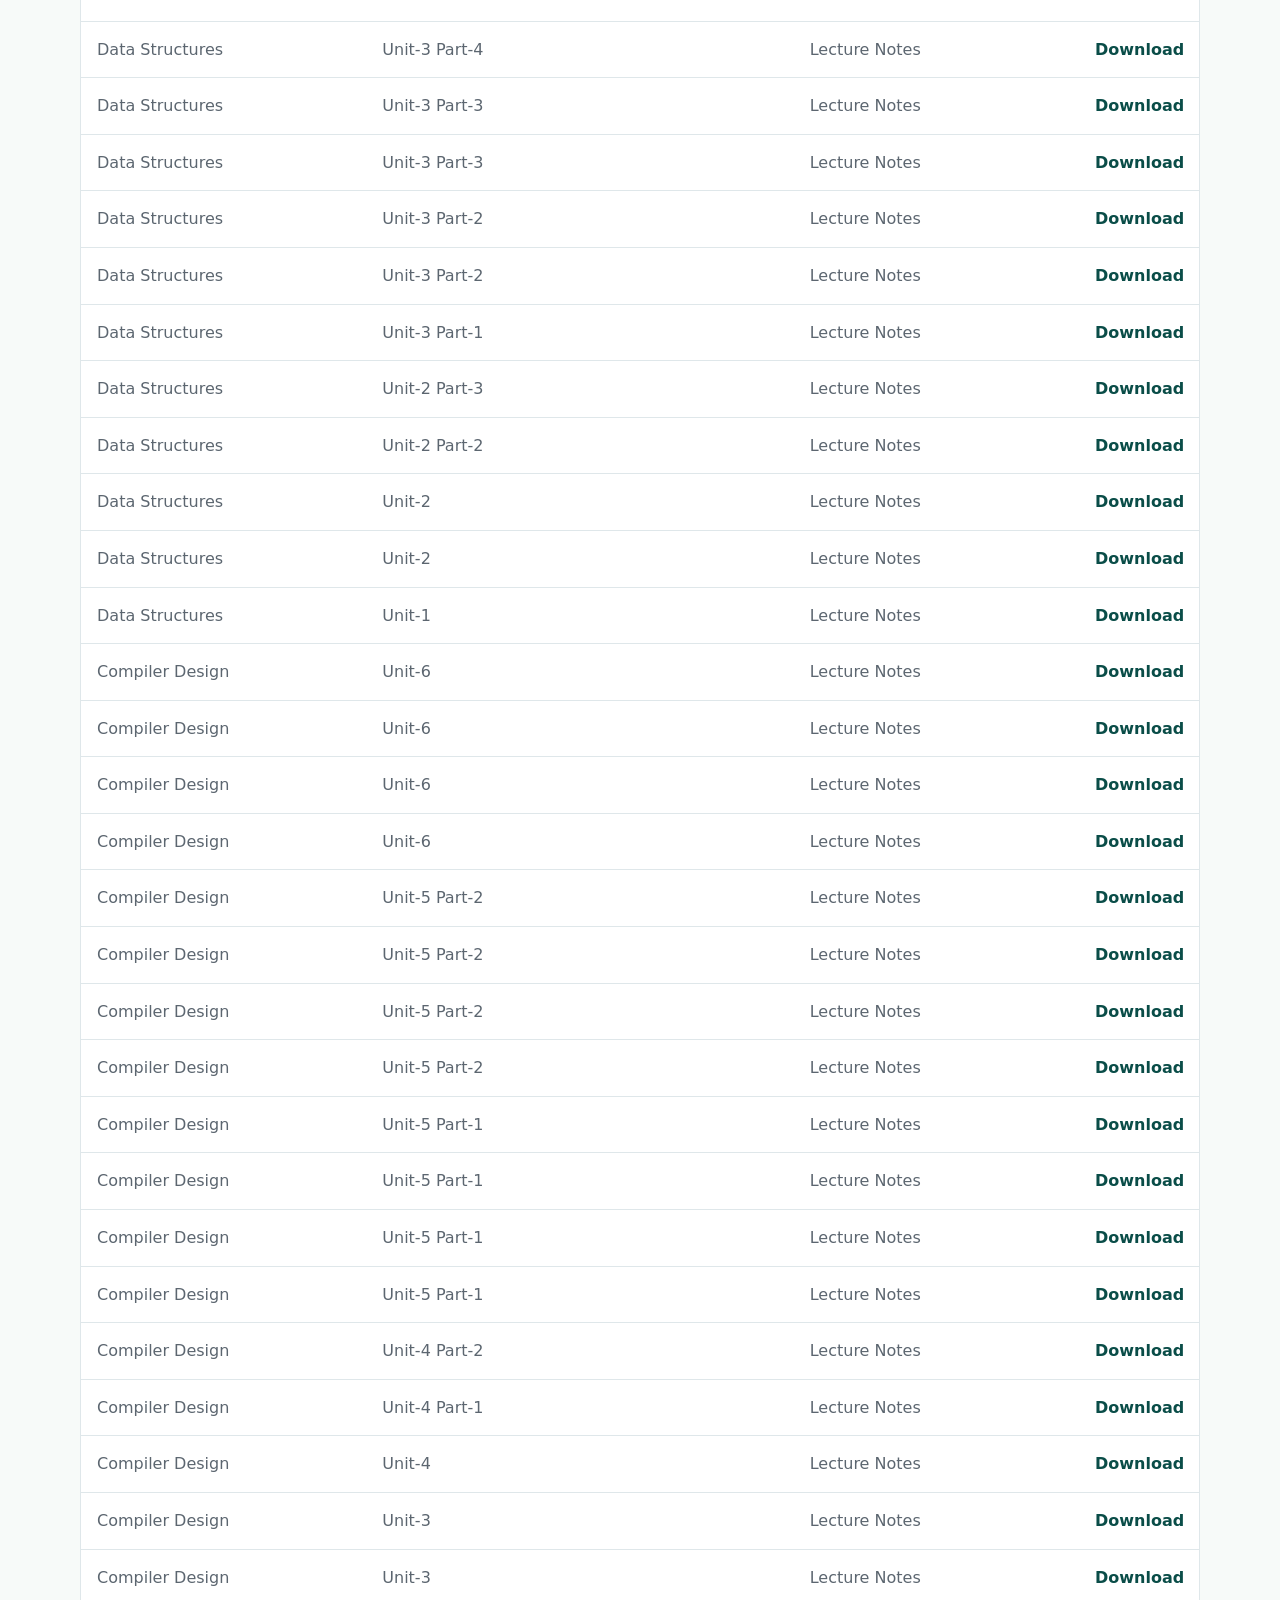
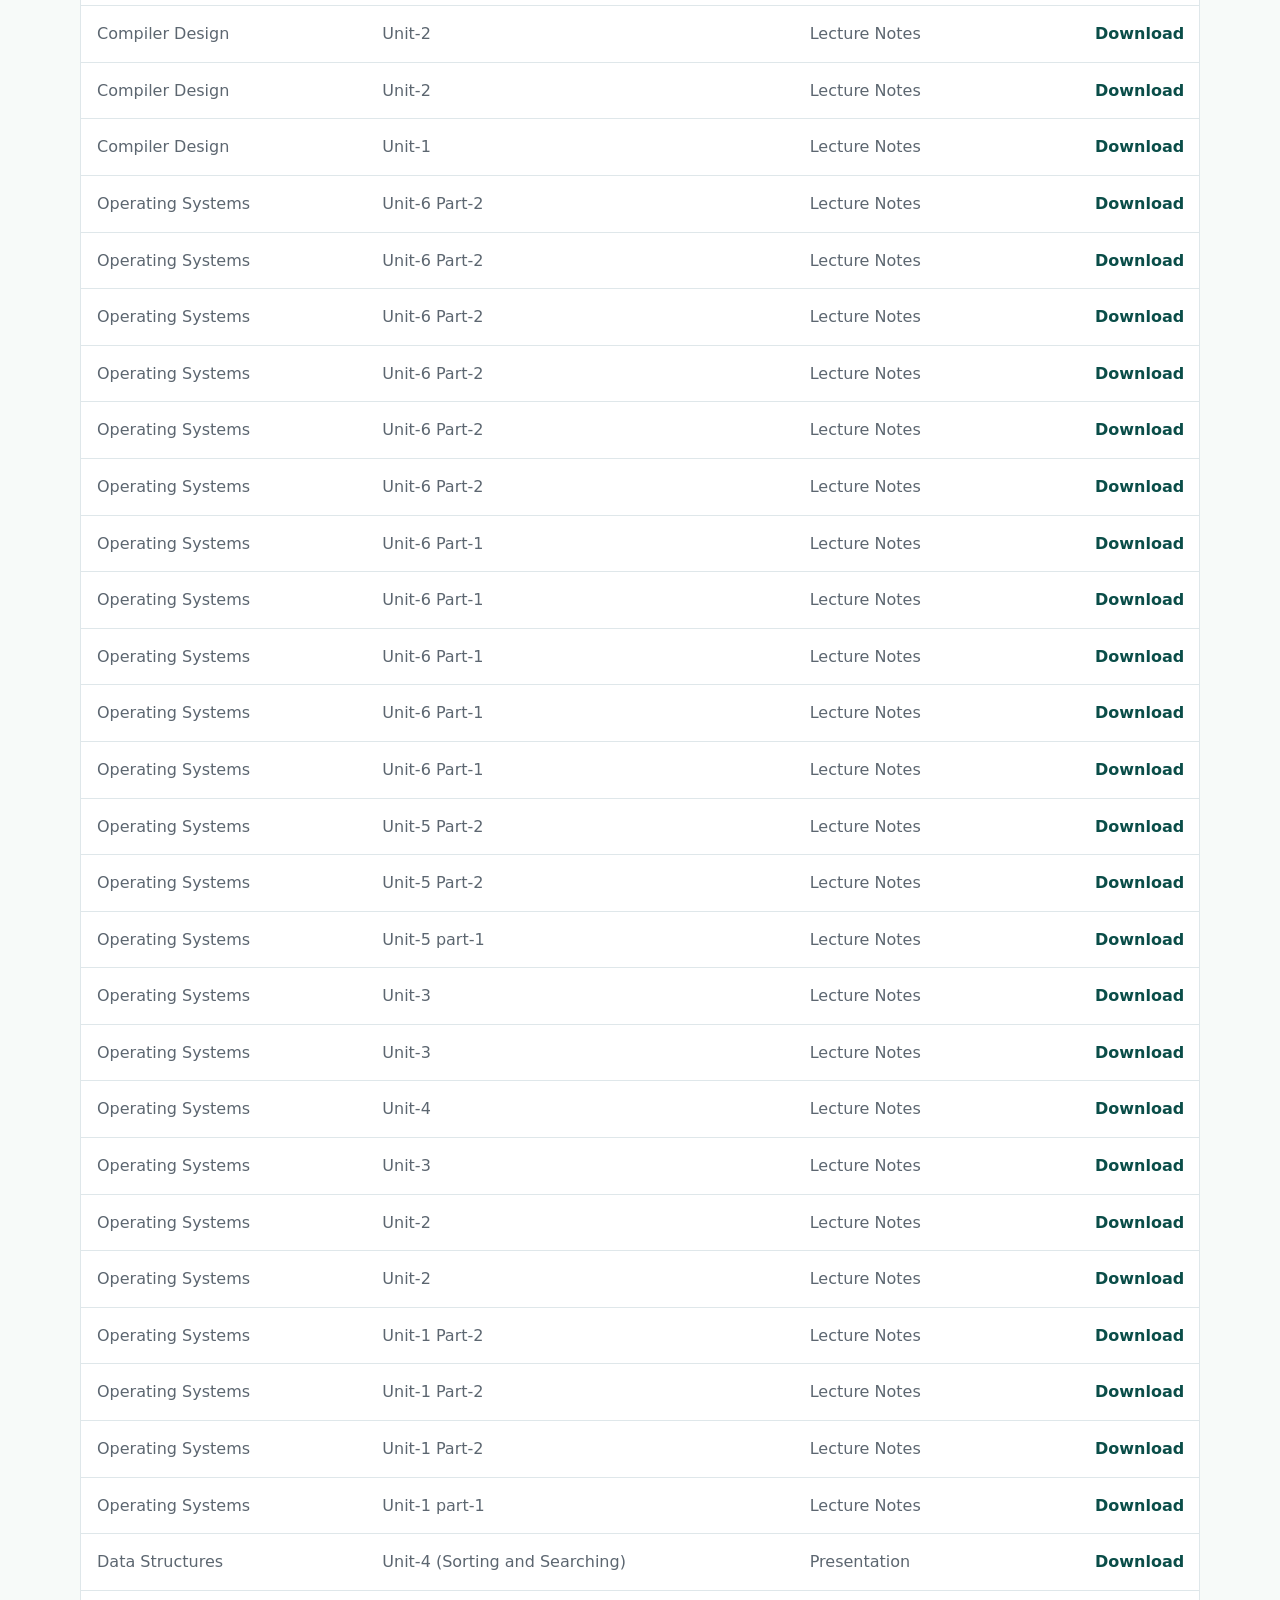
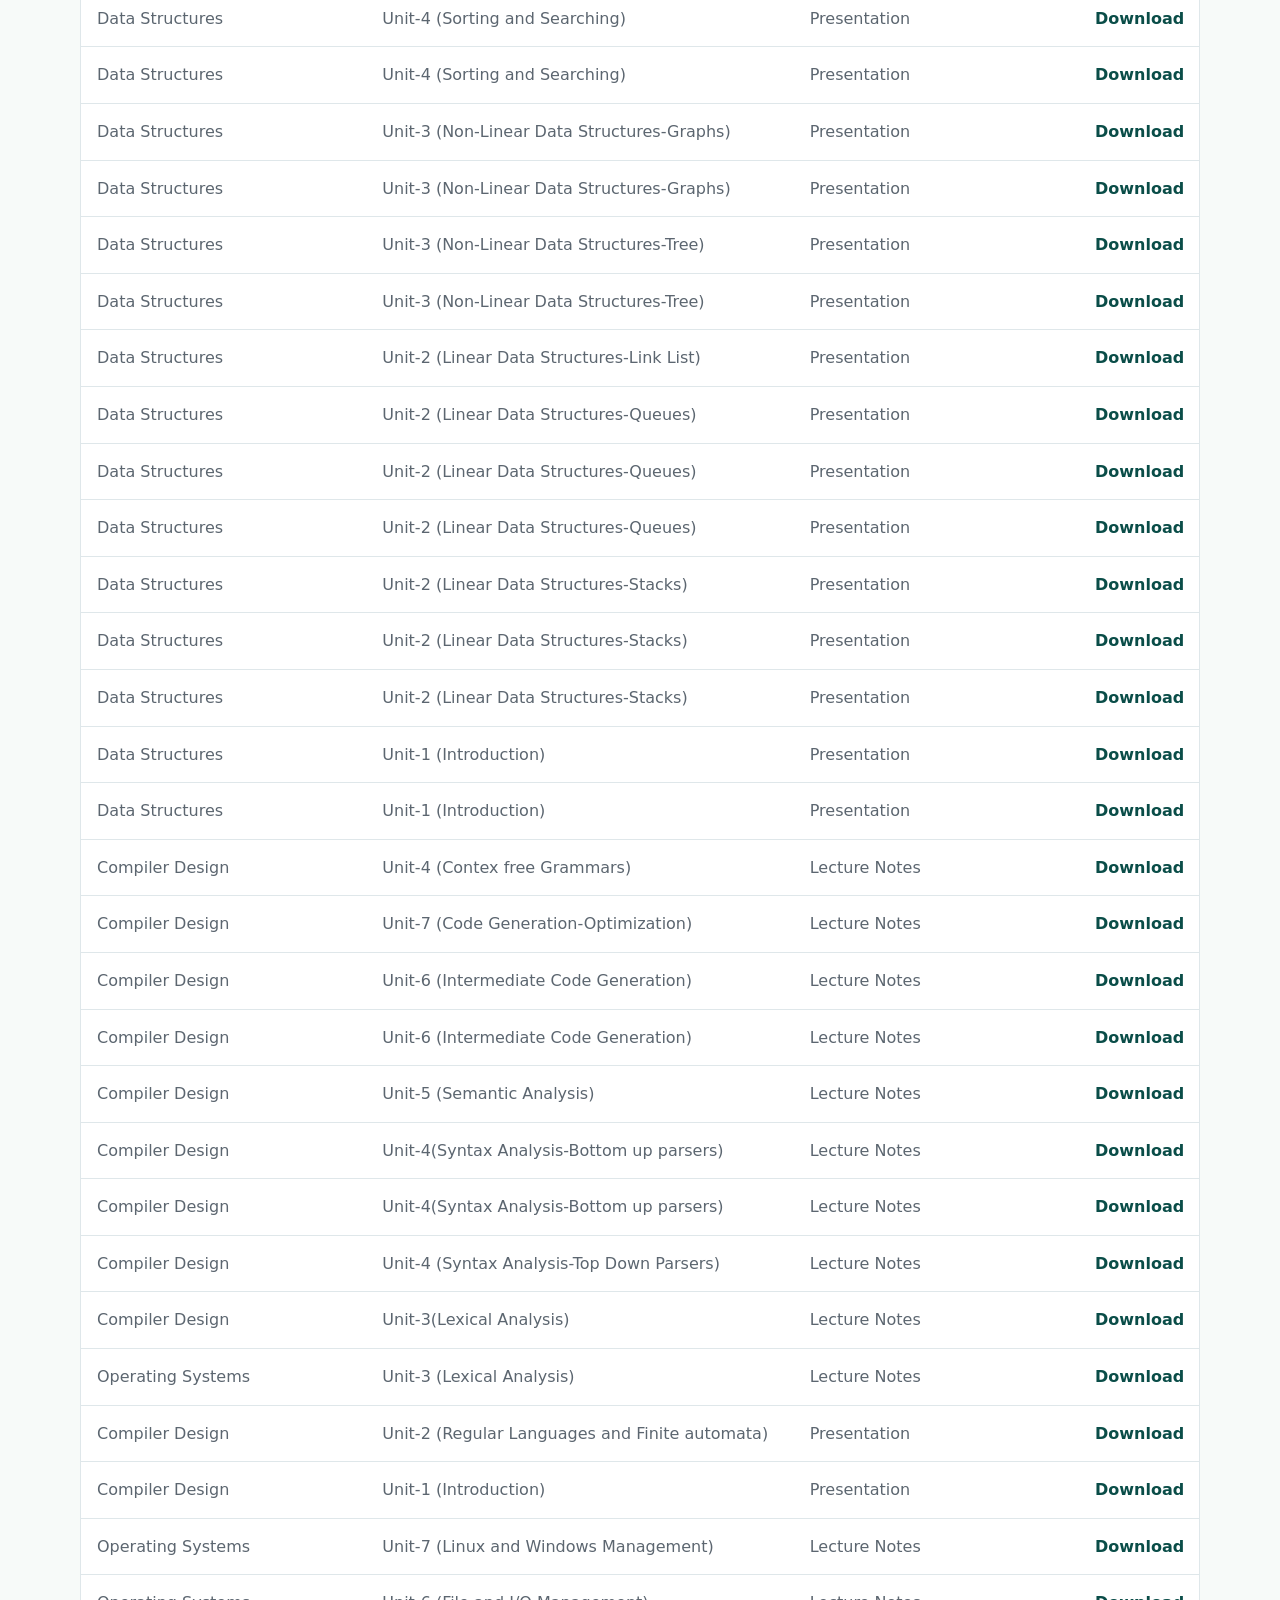
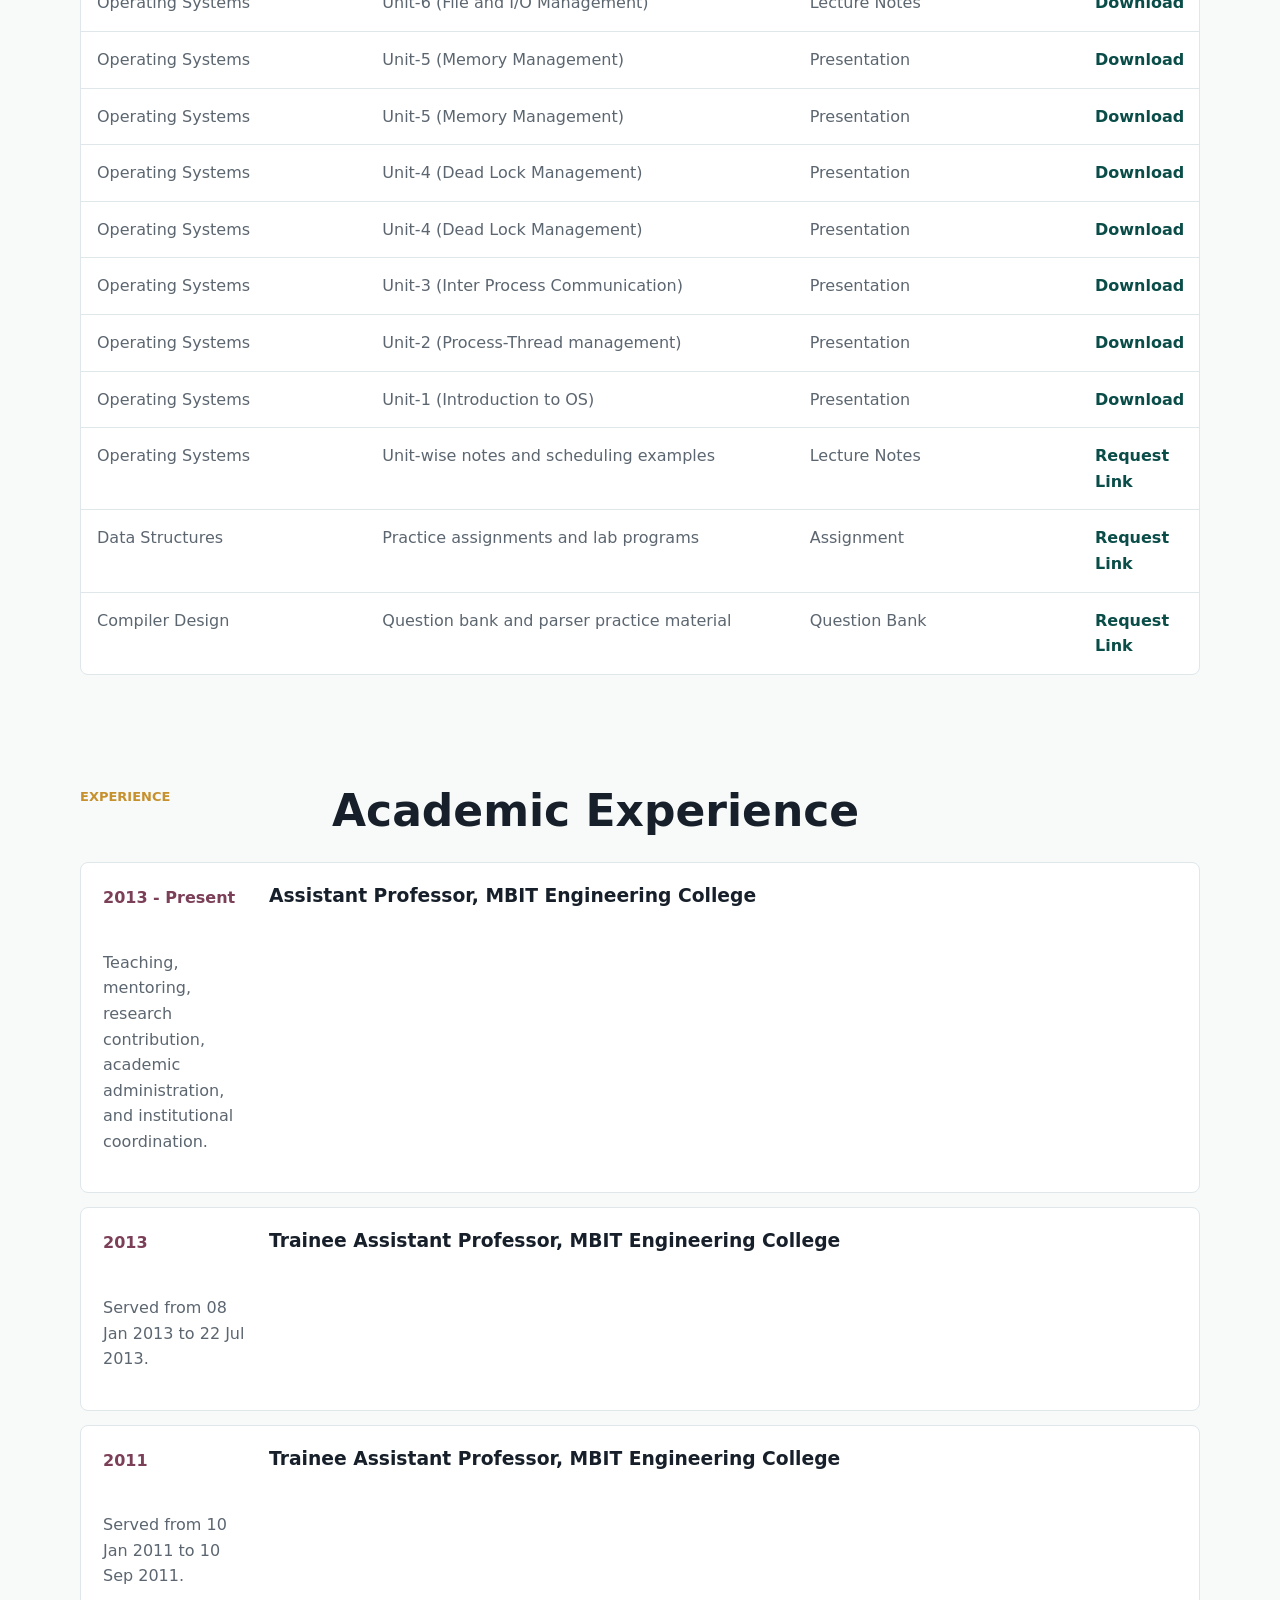
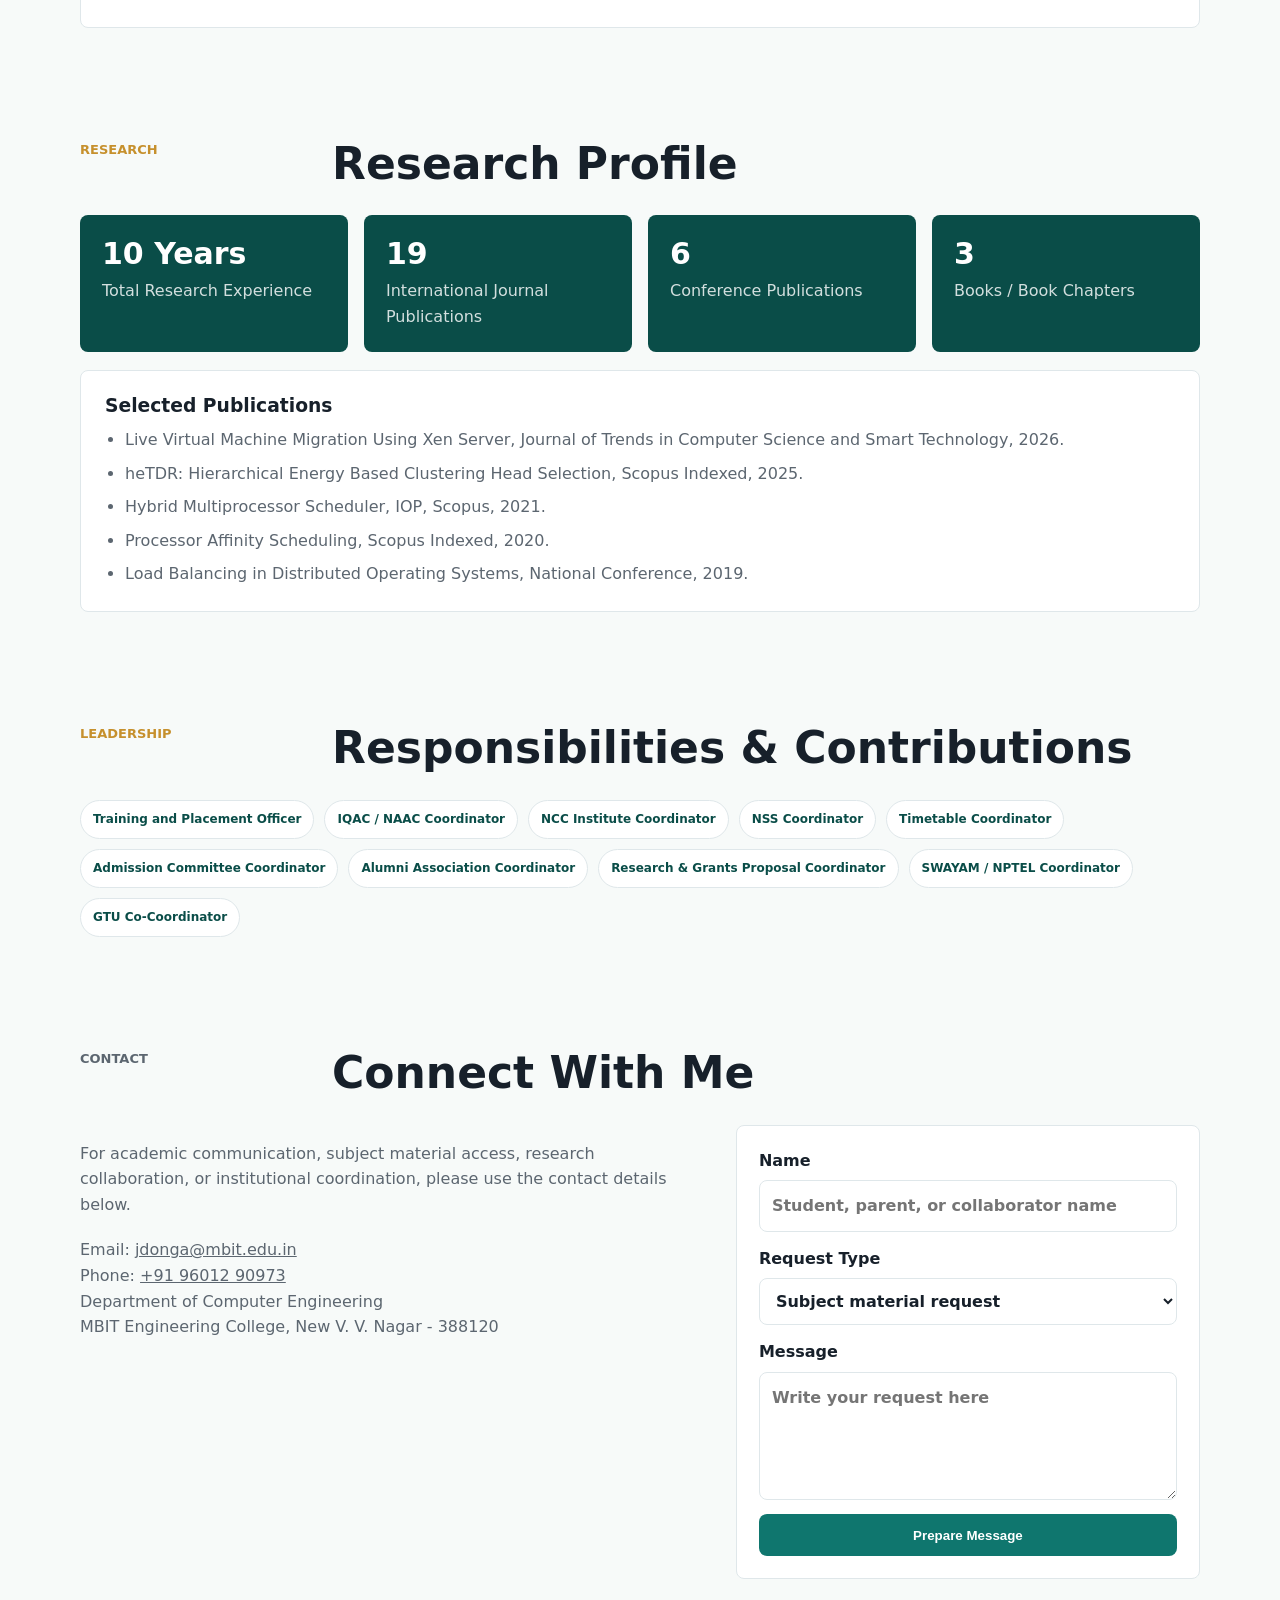
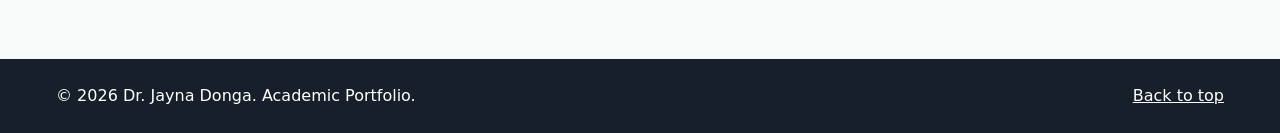
==== commit 6fbf4a4e: "Use first person voice on public portfolio" ====
--- a/index.html
+++ b/index.html
@@ -75,8 +75,8 @@
         </div>
         <div class="about-grid">
           <div>
-            <p>Dr. Jayna Donga is an Assistant Professor in the Department of Computer Engineering at MBIT Engineering College. Her academic work spans teaching, research, institutional coordination, and student development.</p>
-            <p>Her areas of interest include Operating Systems, Distributed Operating Systems, Real-Time Operating Systems, Data Structures, and Compiler Design.</p>
+            <p>I am an Assistant Professor in the Department of Computer Engineering at MBIT Engineering College. My academic work spans teaching, research, institutional coordination, and student development.</p>
+            <p>My areas of interest include Operating Systems, Distributed Operating Systems, Real-Time Operating Systems, Data Structures, and Compiler Design.</p>
           </div>
           <div class="info-panel">
             <h3>Contact</h3>
@@ -266,11 +266,11 @@
       <section class="section contact" id="contact">
         <div class="section-heading">
           <p class="eyebrow">Contact</p>
-          <h2>Connect With Dr. Jayna Donga</h2>
+          <h2>Connect With Me</h2>
         </div>
         <div class="contact-grid">
           <div>
-            <p>For academic communication, subject material access, research collaboration, or institutional coordination, use the contact details below.</p>
+            <p>For academic communication, subject material access, research collaboration, or institutional coordination, please use the contact details below.</p>
             <address>
               Email: <a href="mailto:jdonga@mbit.edu.in">jdonga@mbit.edu.in</a><br>
               Phone: <a href="tel:+919601290973">+91 96012 90973</a><br>
--- a/styles.css
+++ b/styles.css
@@ -197,6 +197,16 @@
   border: 1px solid rgba(255, 255, 255, 0.42);
 }
 
+.button.neutral {
+  background: #edf4f4;
+  color: var(--teal-dark);
+}
+
+.button.danger {
+  background: #b42318;
+  color: var(--white);
+}
+
 .profile-card {
   margin: 0;
   overflow: hidden;
@@ -498,6 +508,82 @@
 
 .admin-list {
   margin-top: 18px;
+}
+
+.admin-login-card {
+  max-width: 560px;
+}
+
+.admin-upload-panel {
+  margin-bottom: 22px;
+}
+
+.admin-form-grid {
+  display: grid;
+  grid-template-columns: repeat(2, minmax(0, 1fr));
+  gap: 14px;
+}
+
+.admin-form-actions {
+  display: flex;
+  flex-wrap: wrap;
+  gap: 10px;
+}
+
+.admin-grid-view {
+  display: grid;
+  overflow: hidden;
+  border: 1px solid var(--line);
+  border-radius: 8px;
+  background: var(--white);
+}
+
+.admin-grid-row {
+  display: grid;
+  grid-template-columns: 1.25fr 1fr 0.9fr 0.75fr 1.1fr;
+  gap: 1px;
+  align-items: center;
+  border-top: 1px solid var(--line);
+}
+
+.admin-grid-row:first-child {
+  border-top: 0;
+}
+
+.admin-grid-row > span {
+  min-height: 58px;
+  padding: 13px 14px;
+  color: var(--muted);
+}
+
+.admin-grid-head > span {
+  min-height: 48px;
+  background: var(--teal-dark);
+  color: var(--white);
+  font-weight: 900;
+}
+
+.admin-grid-row a {
+  color: var(--teal-dark);
+  font-weight: 900;
+  text-decoration: none;
+}
+
+.admin-actions {
+  display: flex;
+  flex-wrap: wrap;
+  gap: 8px;
+  justify-content: flex-end;
+}
+
+.admin-actions a {
+  display: inline-flex;
+  align-items: center;
+  min-height: 42px;
+  padding: 10px 12px;
+  color: var(--teal-dark);
+  font-weight: 900;
+  text-decoration: none;
 }
 
 .upload-form,
@@ -663,8 +749,14 @@
   .about-grid,
   .contact-grid,
   .upload-grid,
-  .resource-row {
+  .resource-row,
+  .admin-form-grid,
+  .admin-grid-row {
     grid-template-columns: 1fr;
+  }
+
+  .admin-actions {
+    justify-content: flex-start;
   }
 
   .section-heading {
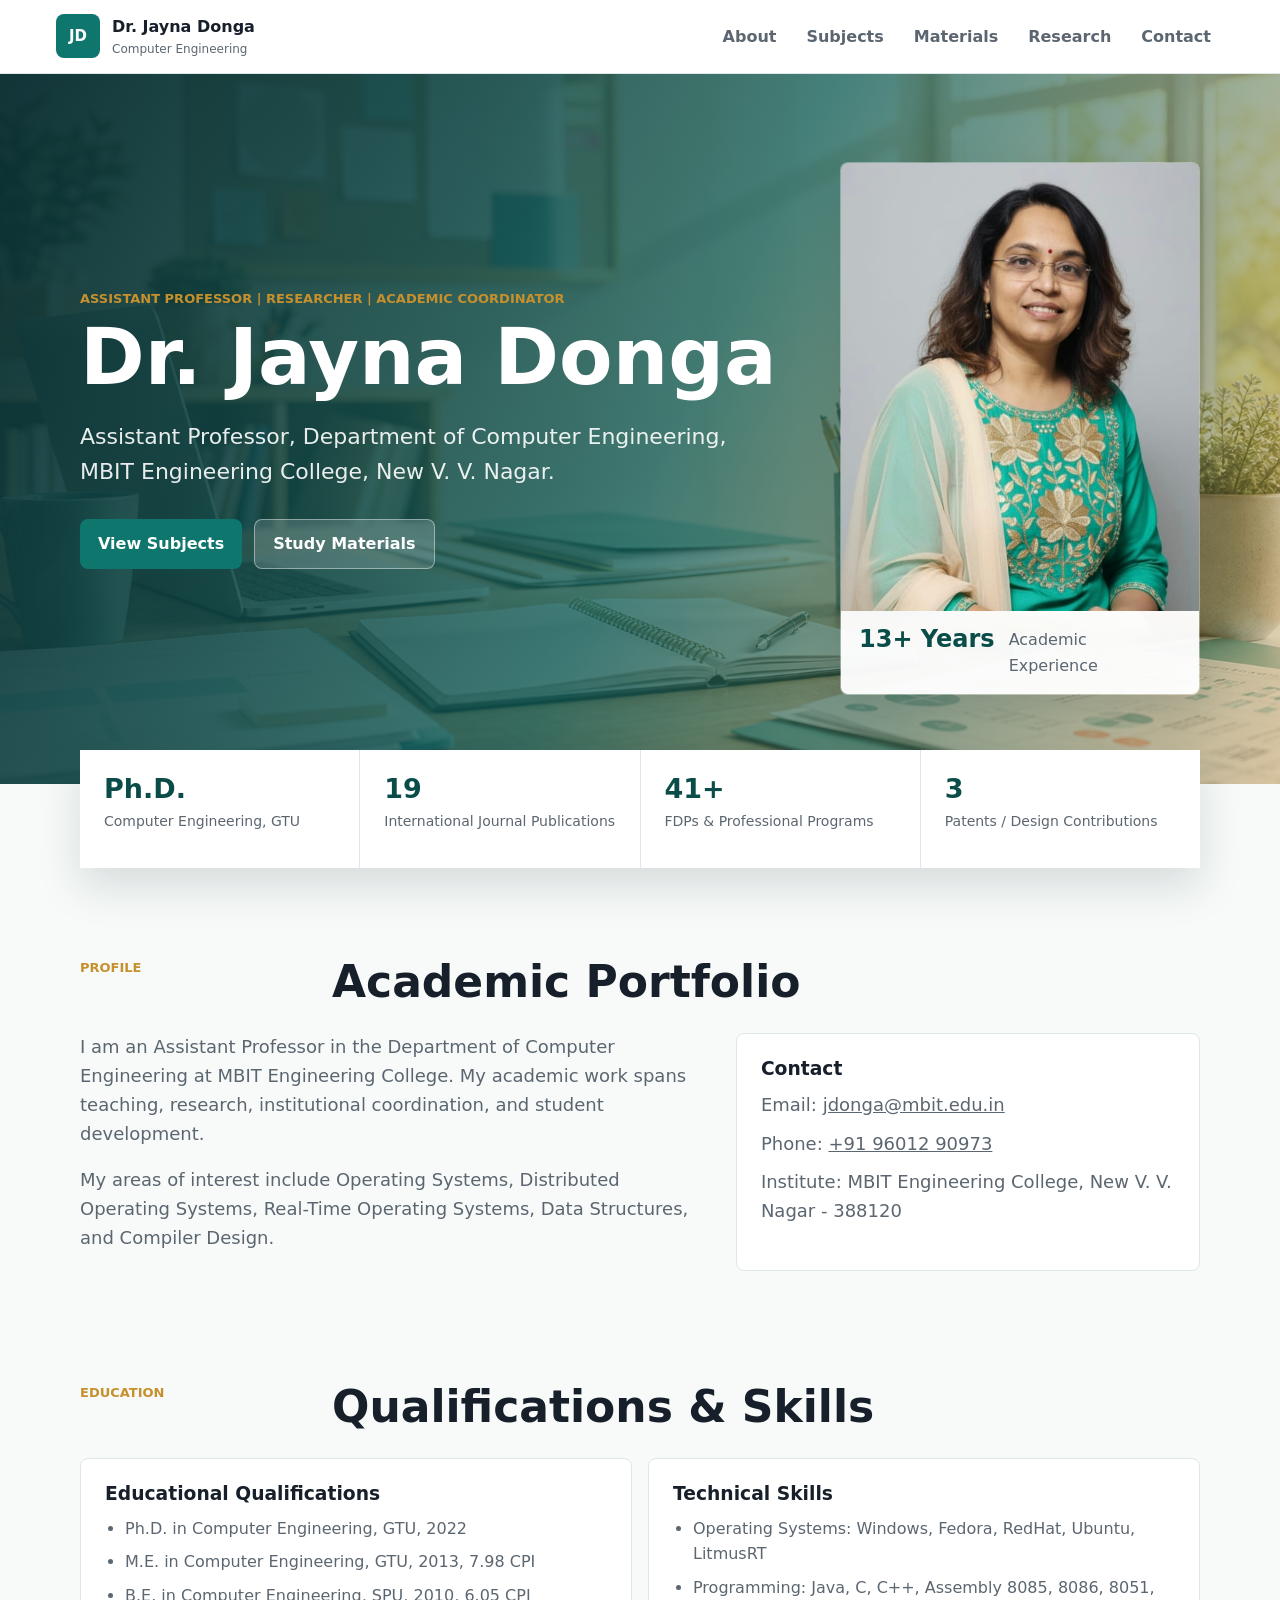
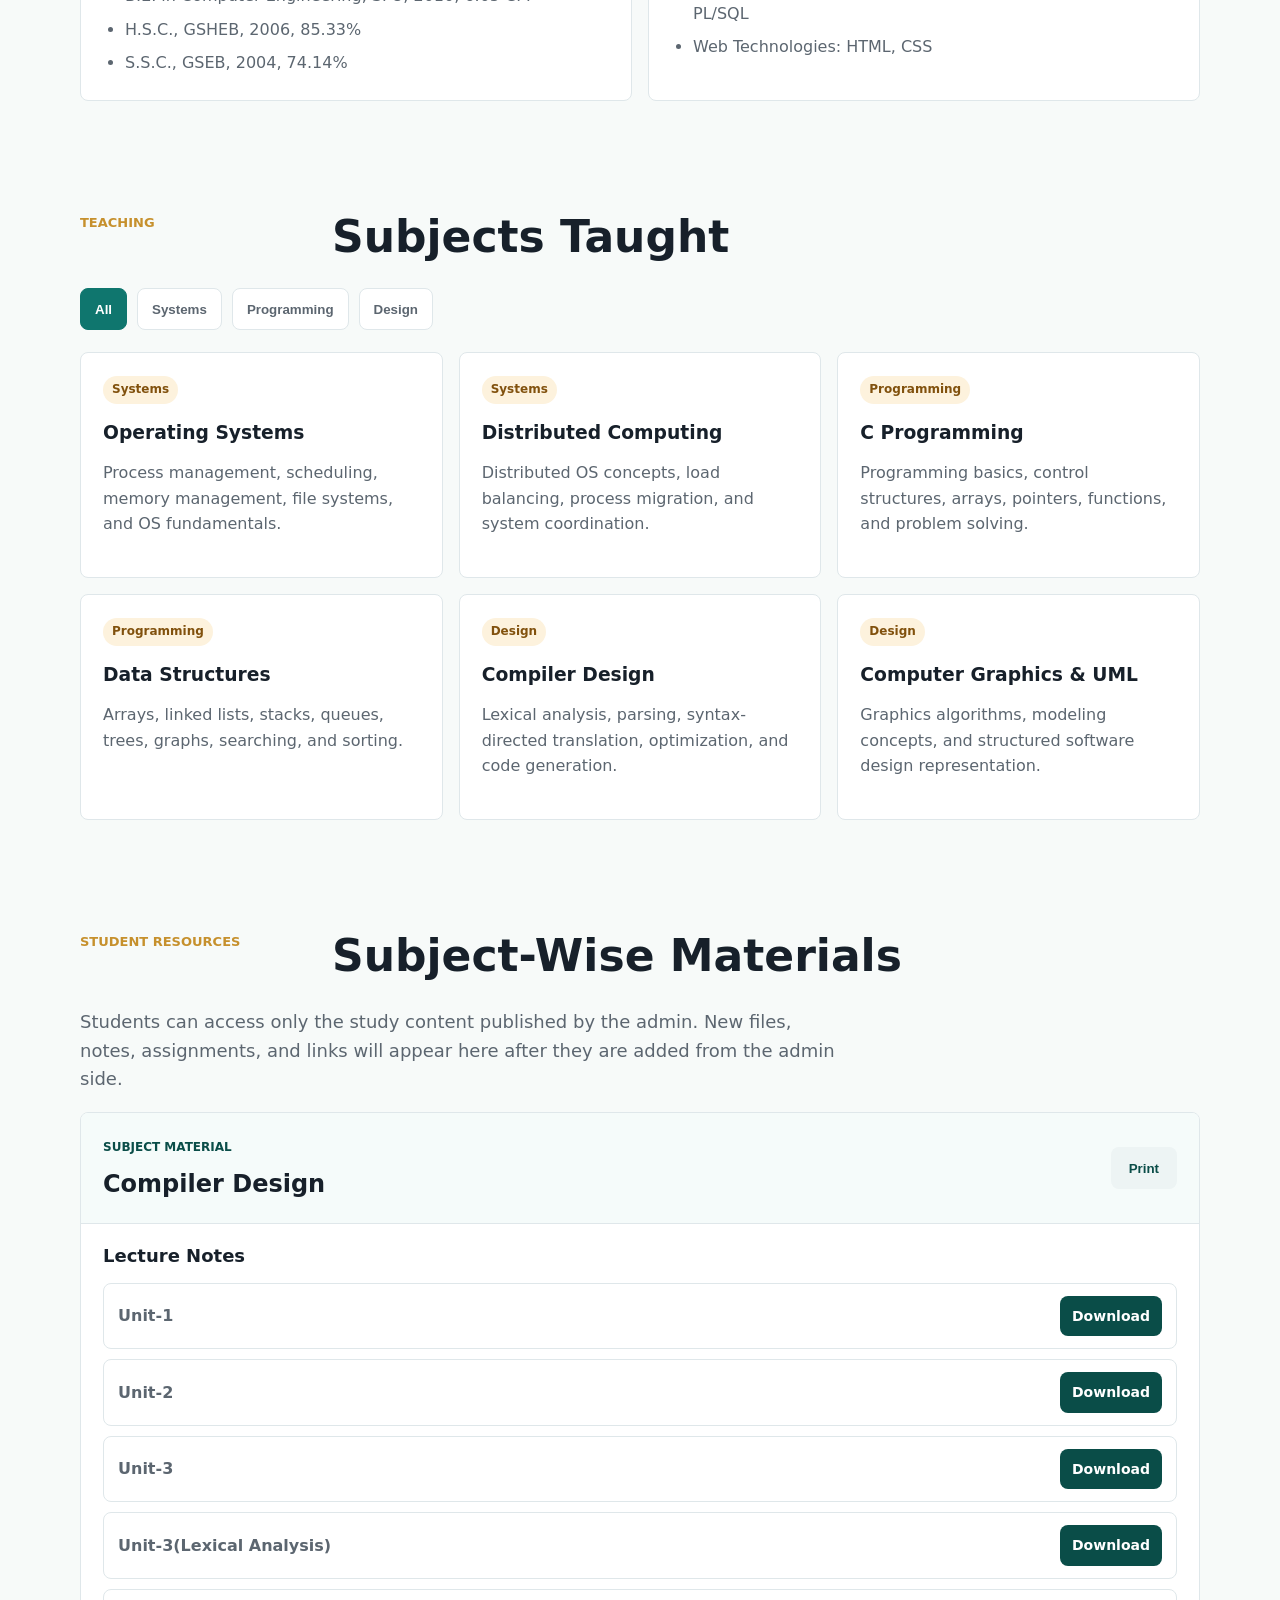
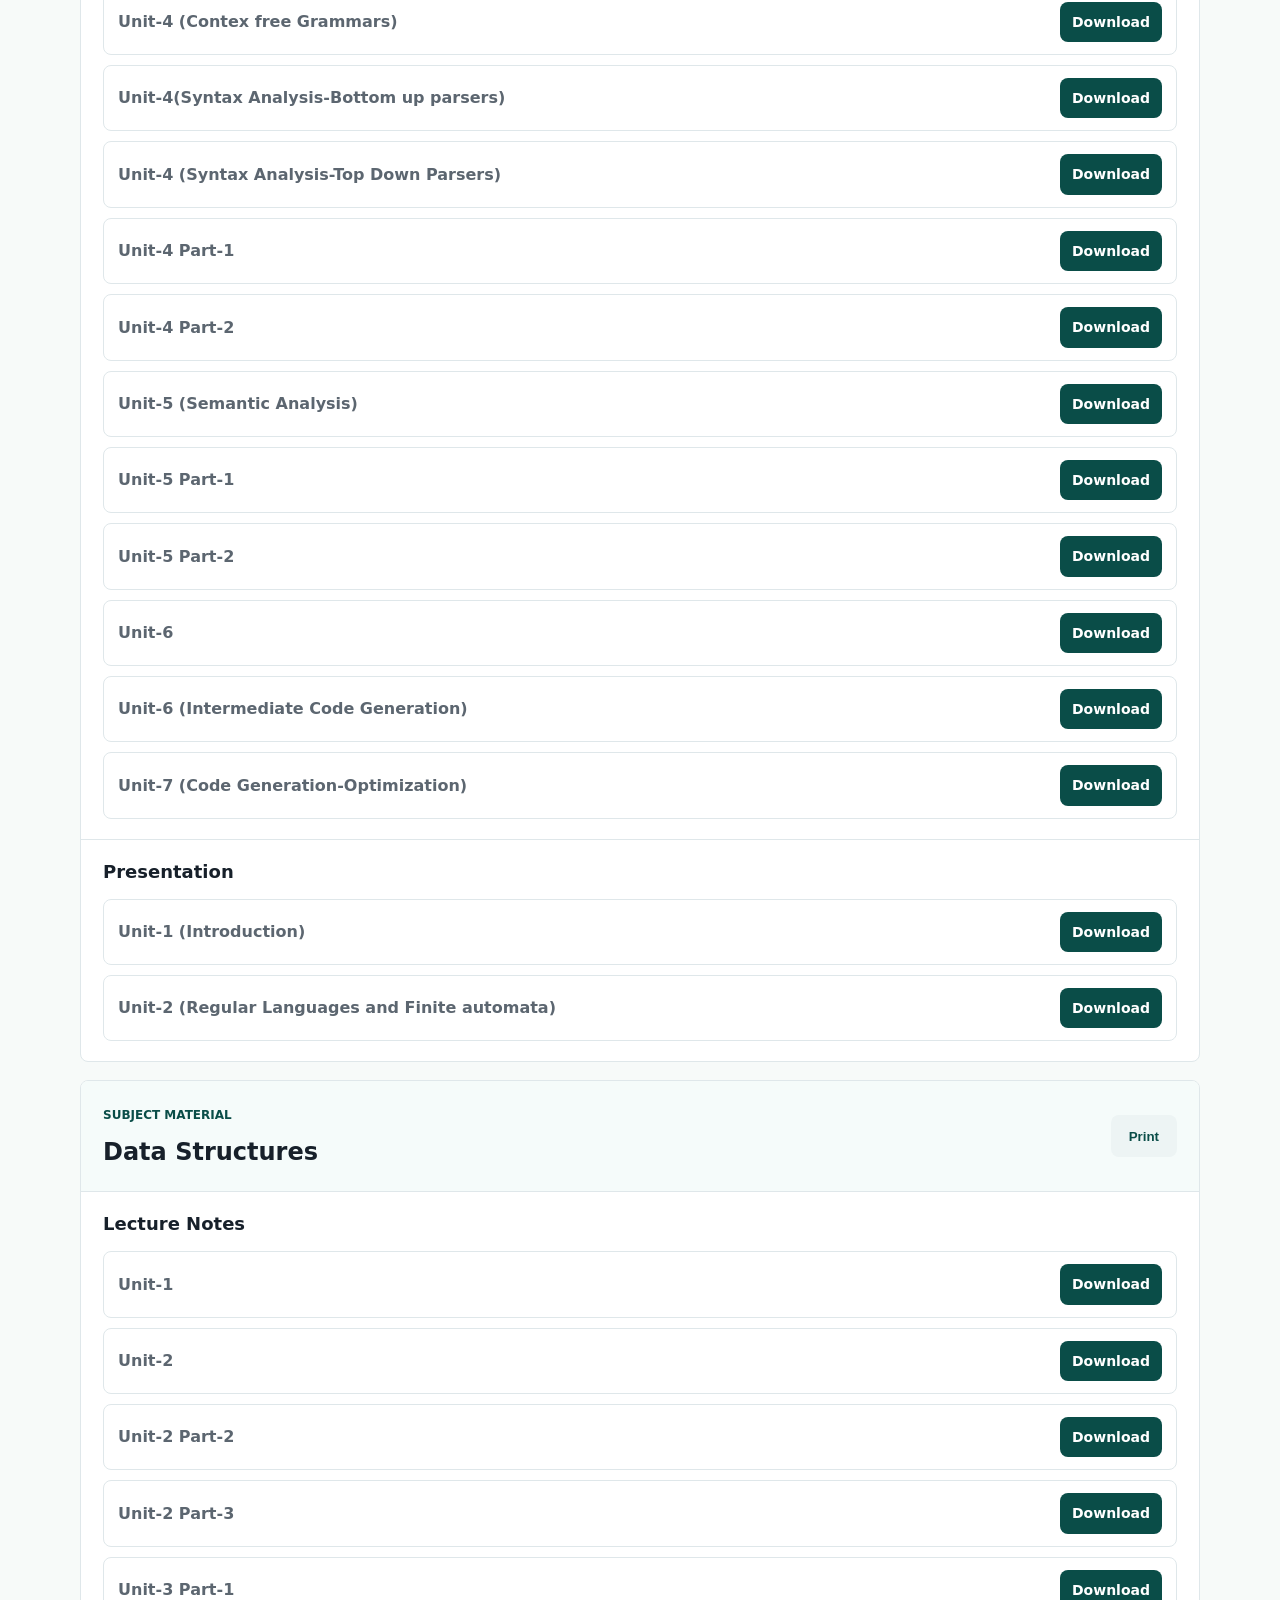
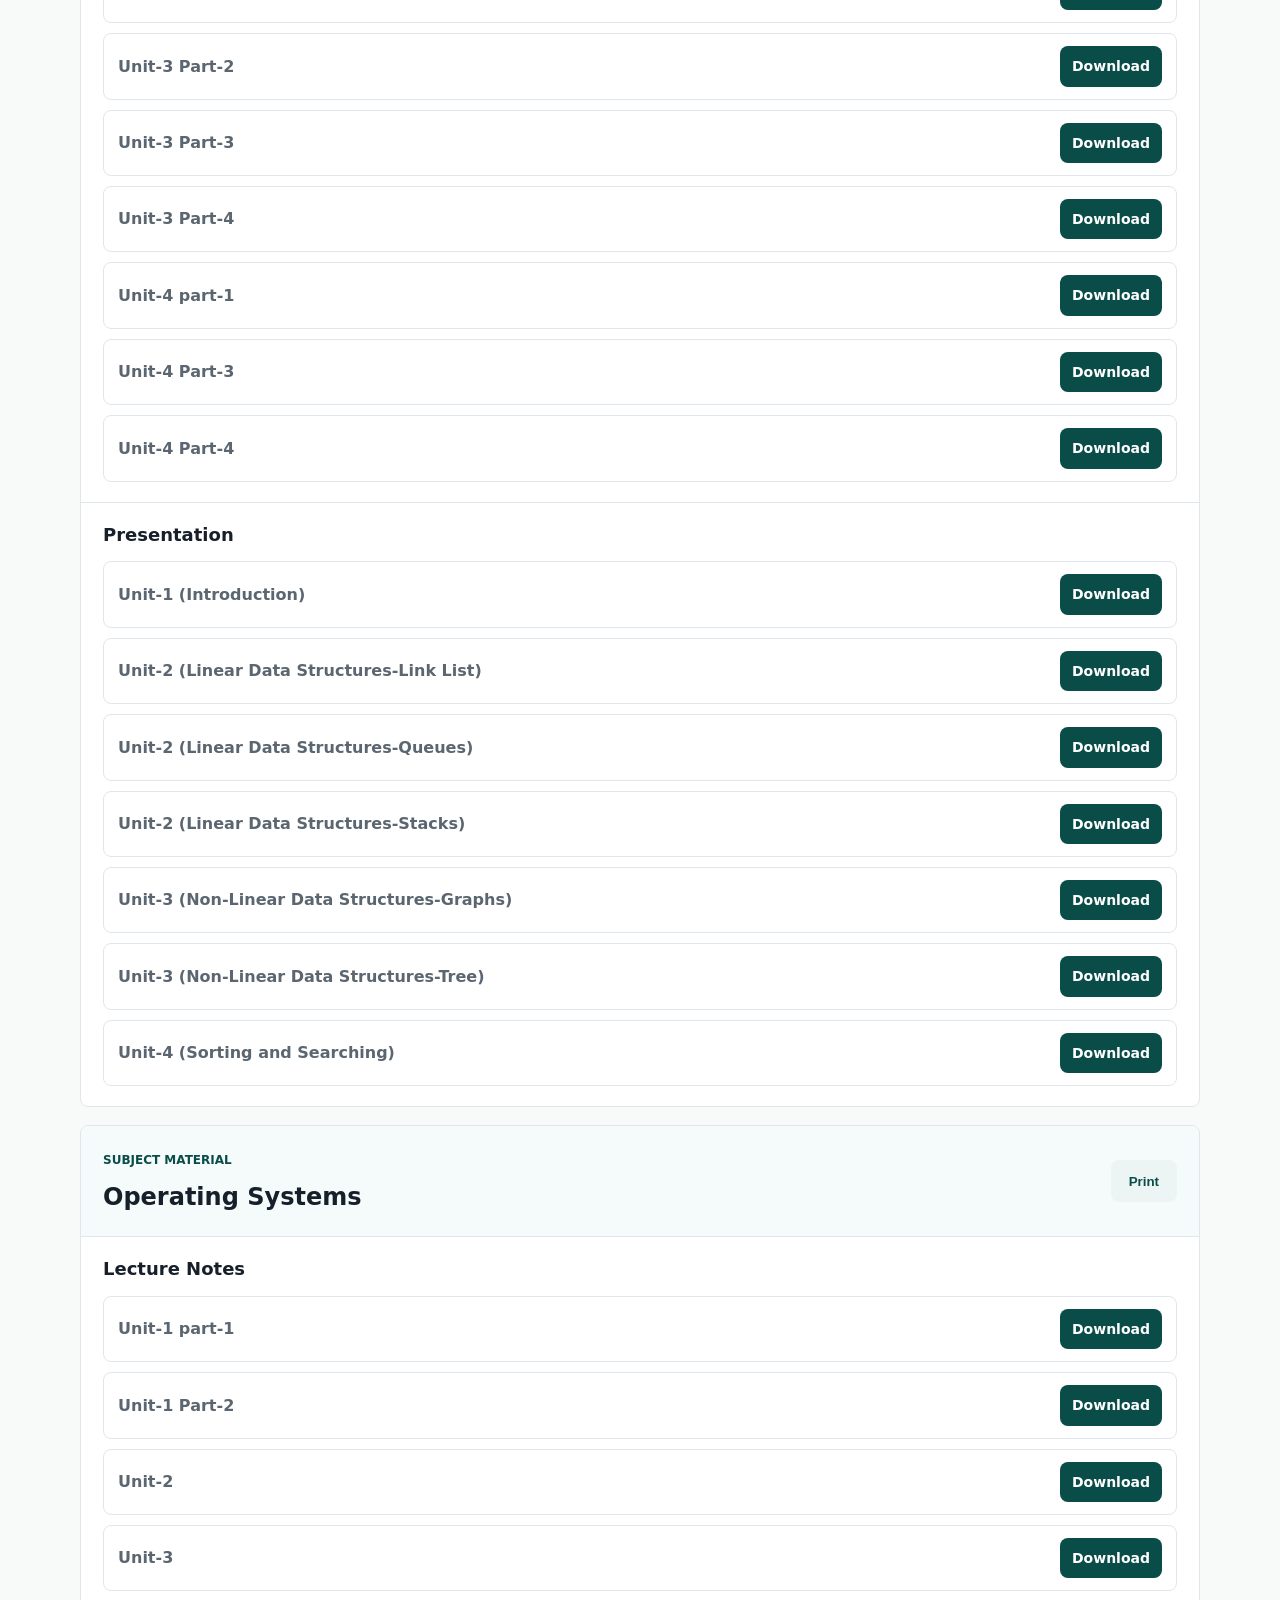
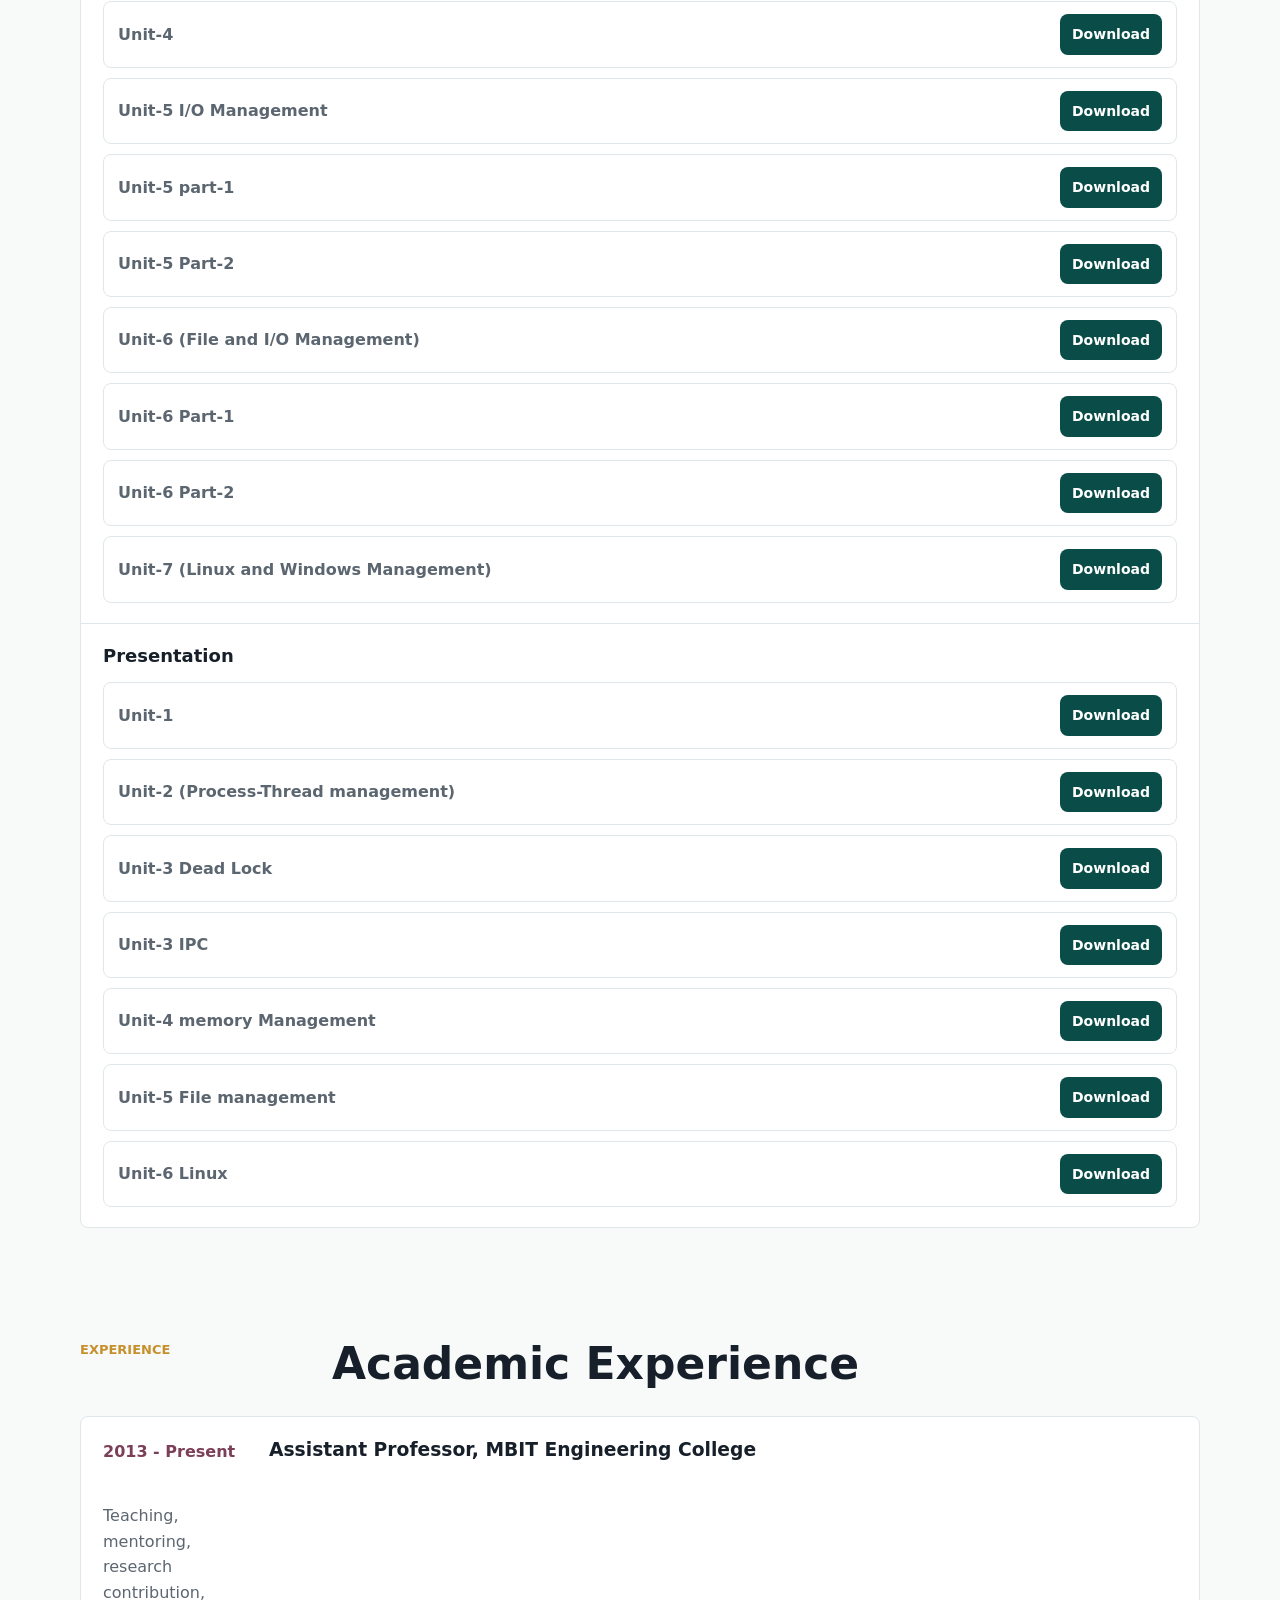
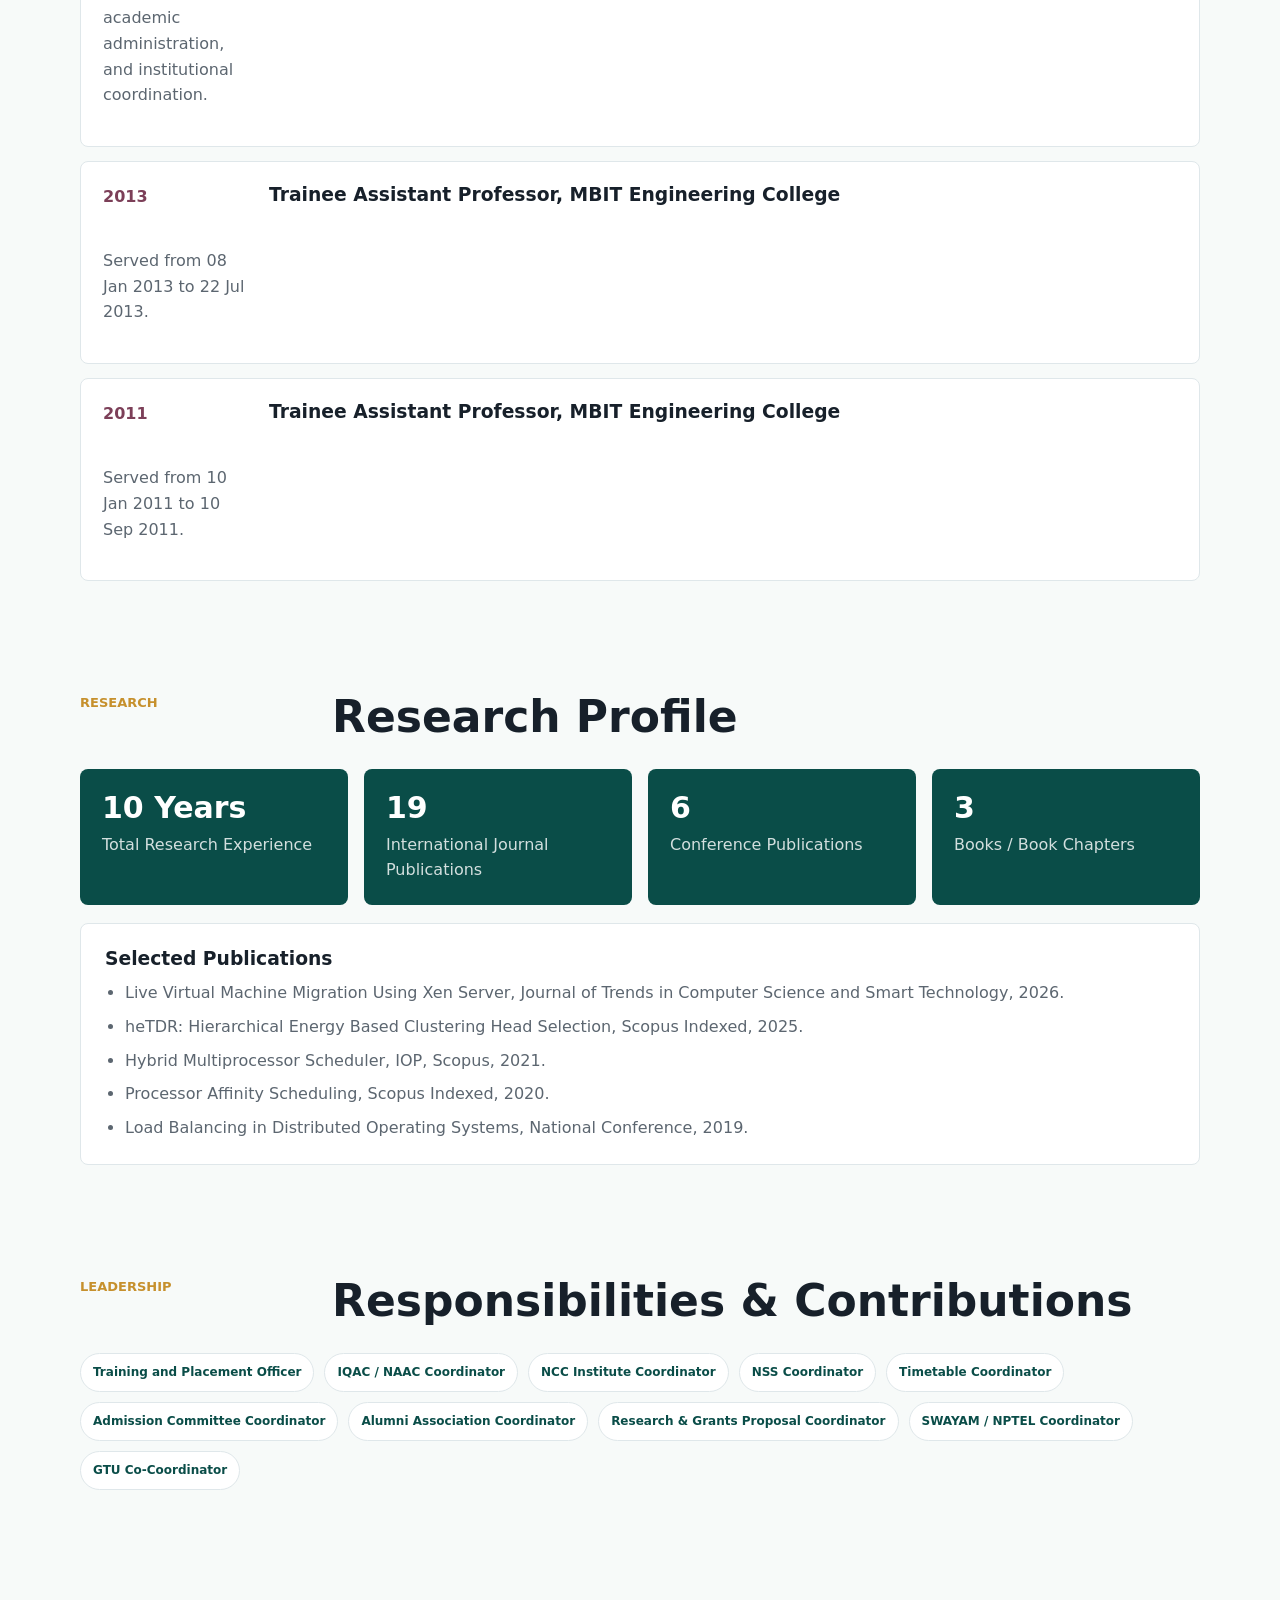
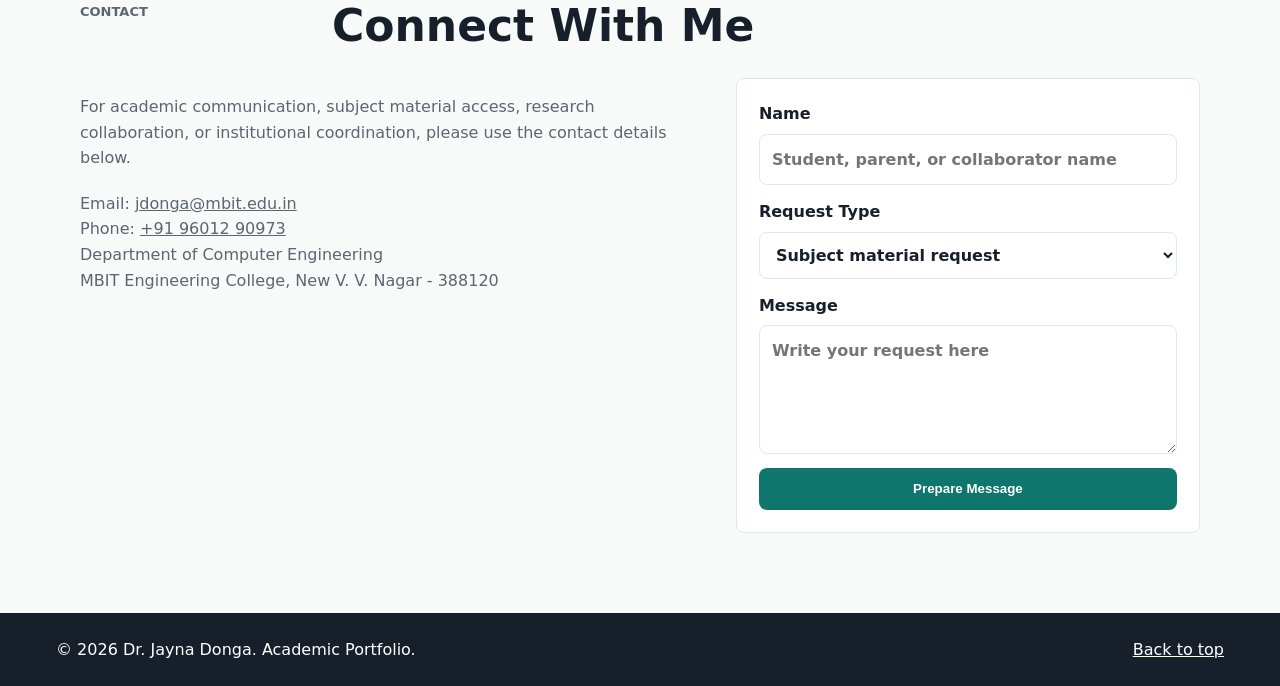
==== commit b828fda9: "Show public materials as subject cards" ====
--- a/index.html
+++ b/index.html
@@ -166,21 +166,16 @@
         </div>
         <div class="student-materials">
           <p class="materials-intro">Students can access only the study content published by the admin. New files, notes, assignments, and links will appear here after they are added from the admin side.</p>
-          <div class="resource-table" role="table" aria-label="Published subject materials">
-            <div class="resource-row resource-head" role="row">
-              <span role="columnheader">Subject</span>
-              <span role="columnheader">Material</span>
-              <span role="columnheader">Type</span>
-              <span role="columnheader">Access</span>
-            </div>
-            <div id="publicMaterialRows">
-              <div class="resource-row" role="row">
-                <span role="cell">Loading</span>
-                <span role="cell">Checking published materials...</span>
-                <span role="cell">Please wait</span>
-                <span role="cell">-</span>
+          <div class="subject-material-grid" id="publicMaterialRows" aria-live="polite">
+            <article class="subject-material-card">
+              <div class="subject-card-head">
+                <div>
+                  <span class="subject-label">Loading</span>
+                  <h3>Checking published materials...</h3>
+                </div>
               </div>
-            </div>
+              <p class="empty-materials">Please wait.</p>
+            </article>
           </div>
         </div>
       </section>
--- a/styles.css
+++ b/styles.css
@@ -440,6 +440,100 @@
   font-size: 18px;
 }
 
+.subject-material-grid {
+  display: grid;
+  gap: 18px;
+}
+
+.subject-material-card {
+  border: 1px solid var(--line);
+  border-radius: 8px;
+  background: var(--white);
+  overflow: hidden;
+}
+
+.subject-card-head {
+  display: flex;
+  align-items: center;
+  justify-content: space-between;
+  gap: 18px;
+  padding: 20px 22px;
+  background: #f5fbfa;
+  border-bottom: 1px solid var(--line);
+}
+
+.subject-card-head h3 {
+  margin: 6px 0 0;
+  font-size: 24px;
+}
+
+.subject-label {
+  color: var(--teal-dark);
+  font-size: 12px;
+  font-weight: 900;
+  letter-spacing: 0;
+  text-transform: uppercase;
+}
+
+.print-subject-button {
+  flex: 0 0 auto;
+}
+
+.material-category {
+  padding: 18px 22px 20px;
+}
+
+.material-category + .material-category {
+  border-top: 1px solid var(--line);
+}
+
+.material-category h4 {
+  margin: 0 0 12px;
+  color: var(--ink);
+  font-size: 18px;
+}
+
+.category-material-list {
+  display: grid;
+  gap: 10px;
+}
+
+.category-material-item {
+  display: grid;
+  grid-template-columns: 1fr auto;
+  align-items: center;
+  gap: 14px;
+  padding: 12px 14px;
+  border: 1px solid var(--line);
+  border-radius: 8px;
+  background: #ffffff;
+}
+
+.category-material-item span {
+  color: var(--muted);
+  font-weight: 800;
+}
+
+.download-link {
+  display: inline-flex;
+  align-items: center;
+  justify-content: center;
+  min-height: 38px;
+  padding: 9px 12px;
+  border-radius: 8px;
+  background: var(--teal-dark);
+  color: var(--white);
+  font-size: 14px;
+  font-weight: 900;
+  text-decoration: none;
+}
+
+.empty-materials {
+  margin: 0;
+  padding: 20px 22px;
+  color: var(--muted);
+}
+
 .resource-table {
   display: grid;
   overflow: hidden;
@@ -540,7 +634,7 @@
 
 .admin-grid-row {
   display: grid;
-  grid-template-columns: 1.25fr 1fr 0.9fr 0.75fr 1.1fr;
+  grid-template-columns: 52px 82px 1.25fr 1fr 0.9fr 0.75fr 1.1fr;
   gap: 1px;
   align-items: center;
   border-top: 1px solid var(--line);
@@ -567,6 +661,50 @@
   color: var(--teal-dark);
   font-weight: 900;
   text-decoration: none;
+}
+
+.admin-grid-row[draggable="true"] {
+  cursor: grab;
+}
+
+.admin-grid-row.is-dragging {
+  opacity: 0.48;
+}
+
+.admin-grid-row.is-drag-over {
+  outline: 3px solid rgba(15, 118, 110, 0.35);
+  outline-offset: -3px;
+}
+
+.drag-cell {
+  color: var(--teal-dark) !important;
+  font-weight: 900;
+  cursor: grab;
+}
+
+.select-cell {
+  display: inline-flex;
+  align-items: center;
+  justify-content: center;
+}
+
+.select-cell input {
+  width: 18px;
+  height: 18px;
+  accent-color: var(--teal);
+}
+
+.bulk-actions {
+  display: flex;
+  align-items: center;
+  flex-wrap: wrap;
+  gap: 12px;
+  margin: 16px 0;
+}
+
+.bulk-actions span {
+  color: var(--muted);
+  font-weight: 800;
 }
 
 .admin-actions {
@@ -755,6 +893,21 @@
     grid-template-columns: 1fr;
   }
 
+  .subject-card-head,
+  .category-material-item {
+    grid-template-columns: 1fr;
+  }
+
+  .subject-card-head {
+    align-items: flex-start;
+    flex-direction: column;
+  }
+
+  .print-subject-button,
+  .download-link {
+    width: 100%;
+  }
+
   .admin-actions {
     justify-content: flex-start;
   }
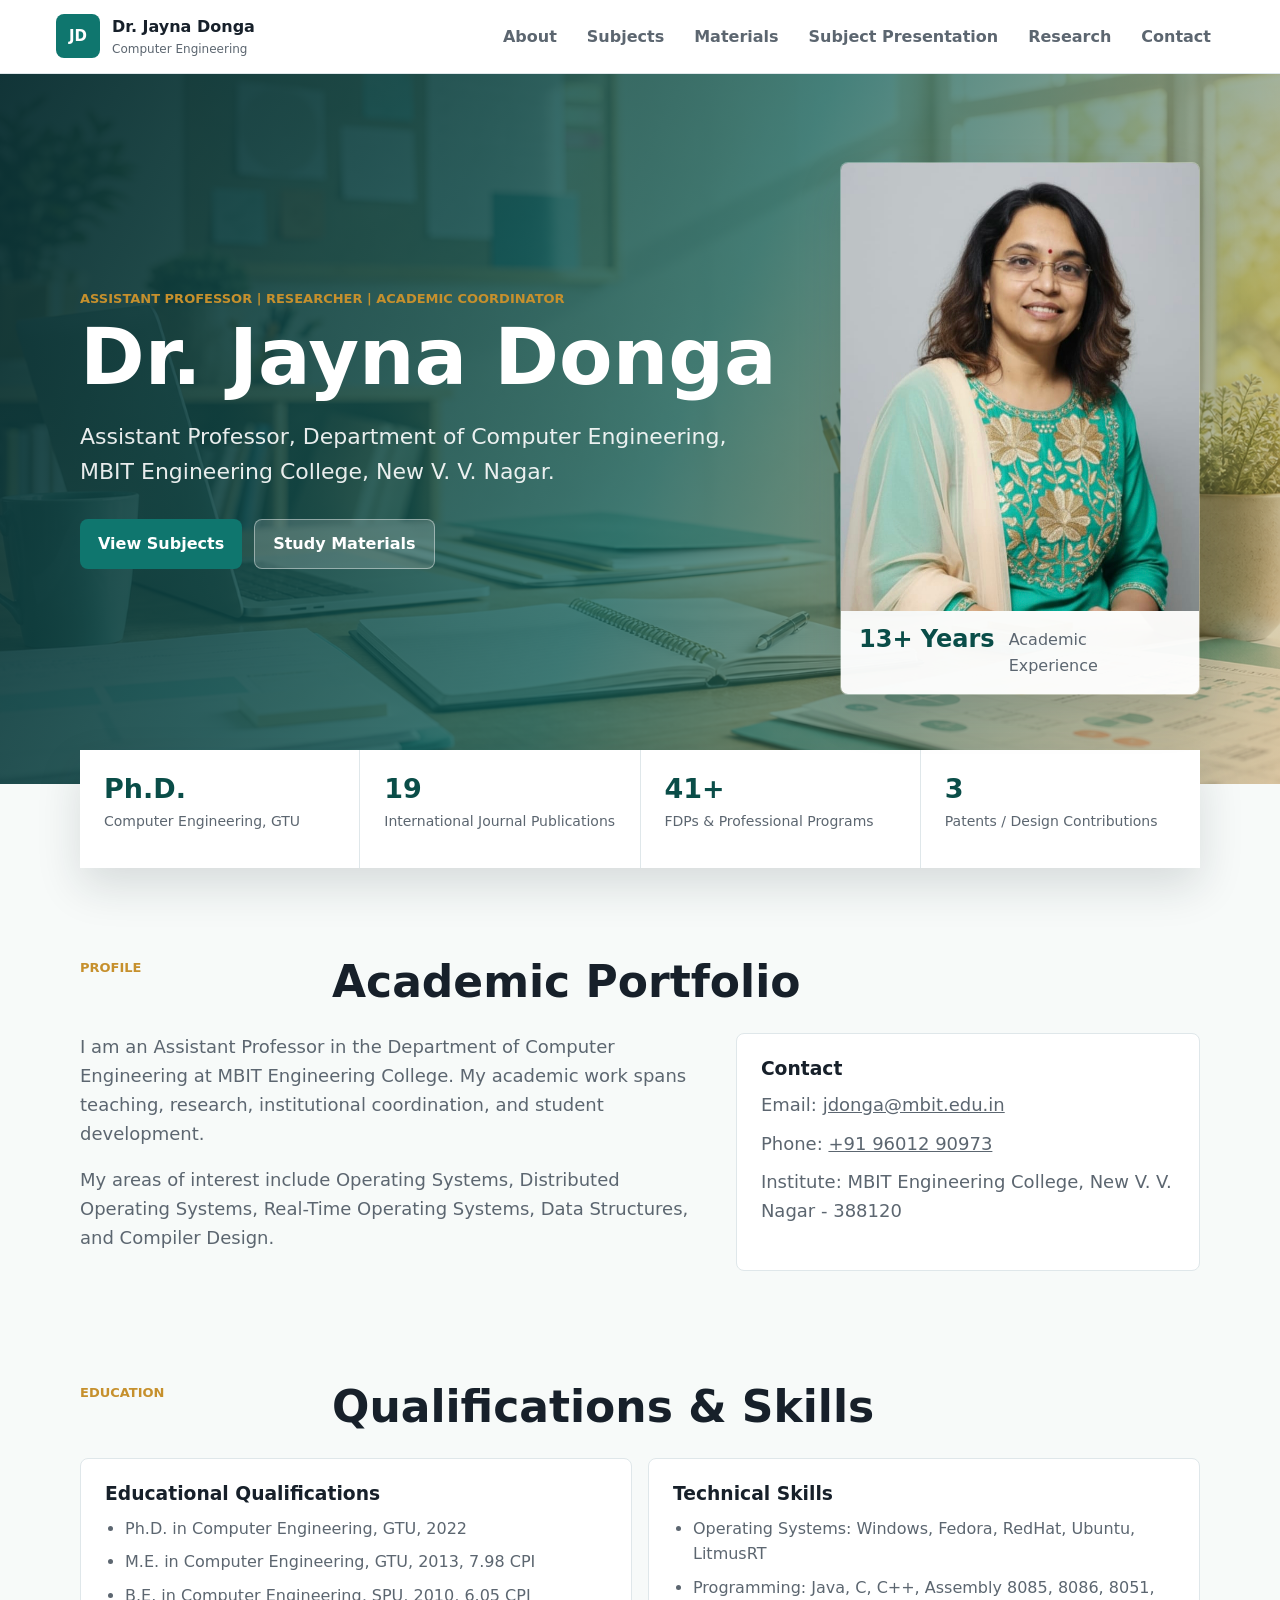
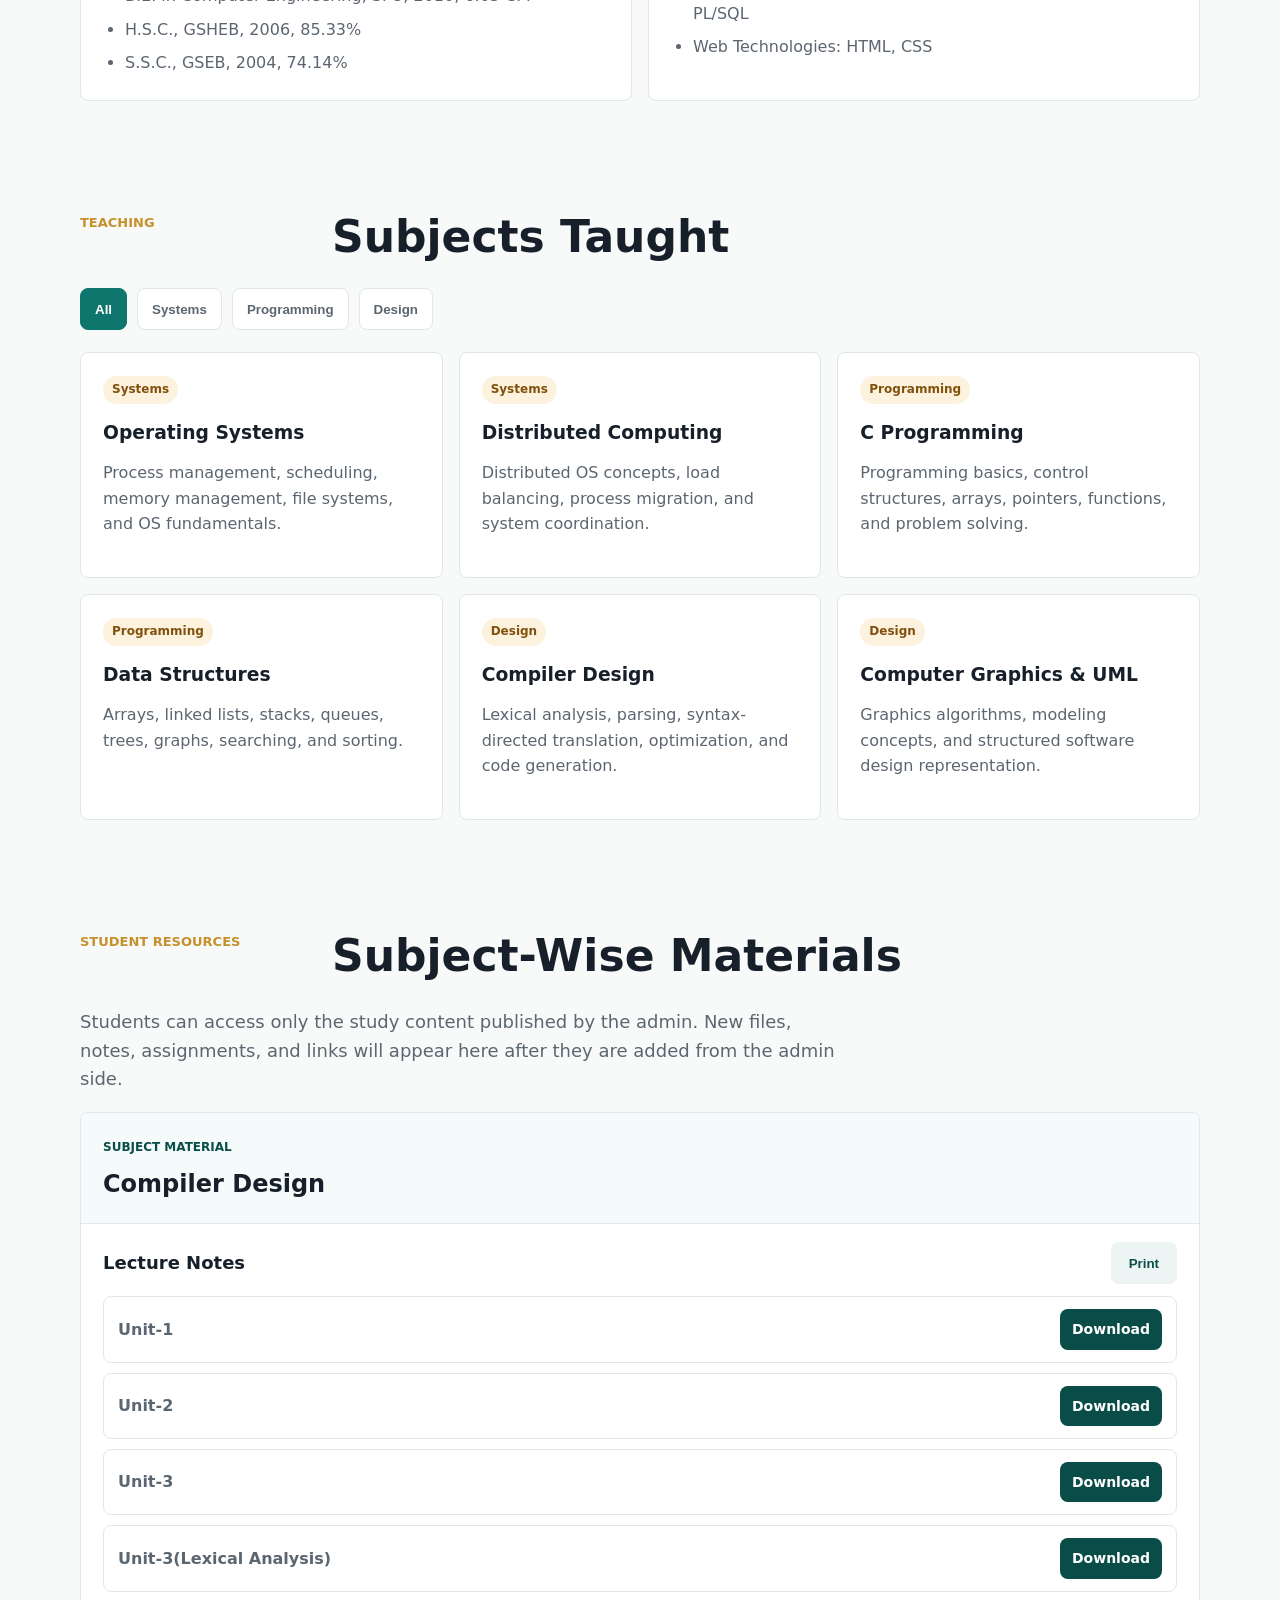
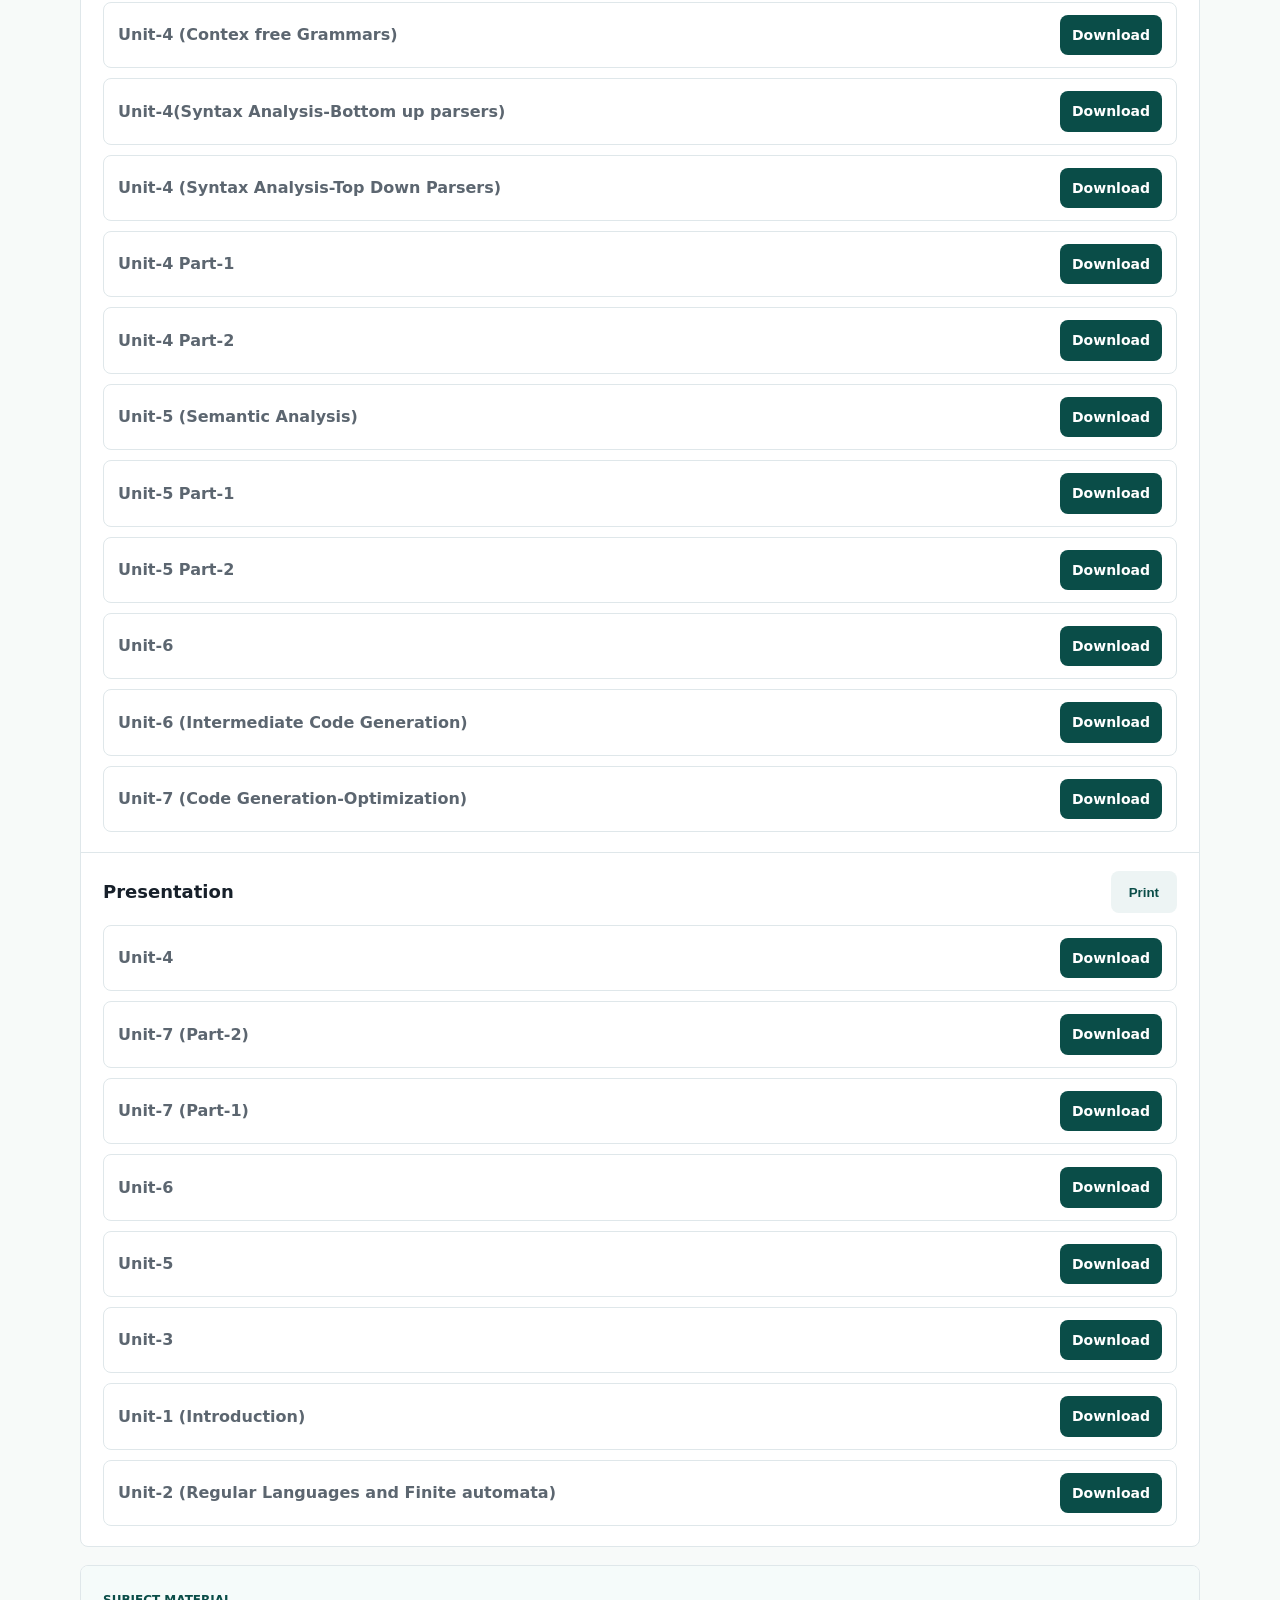
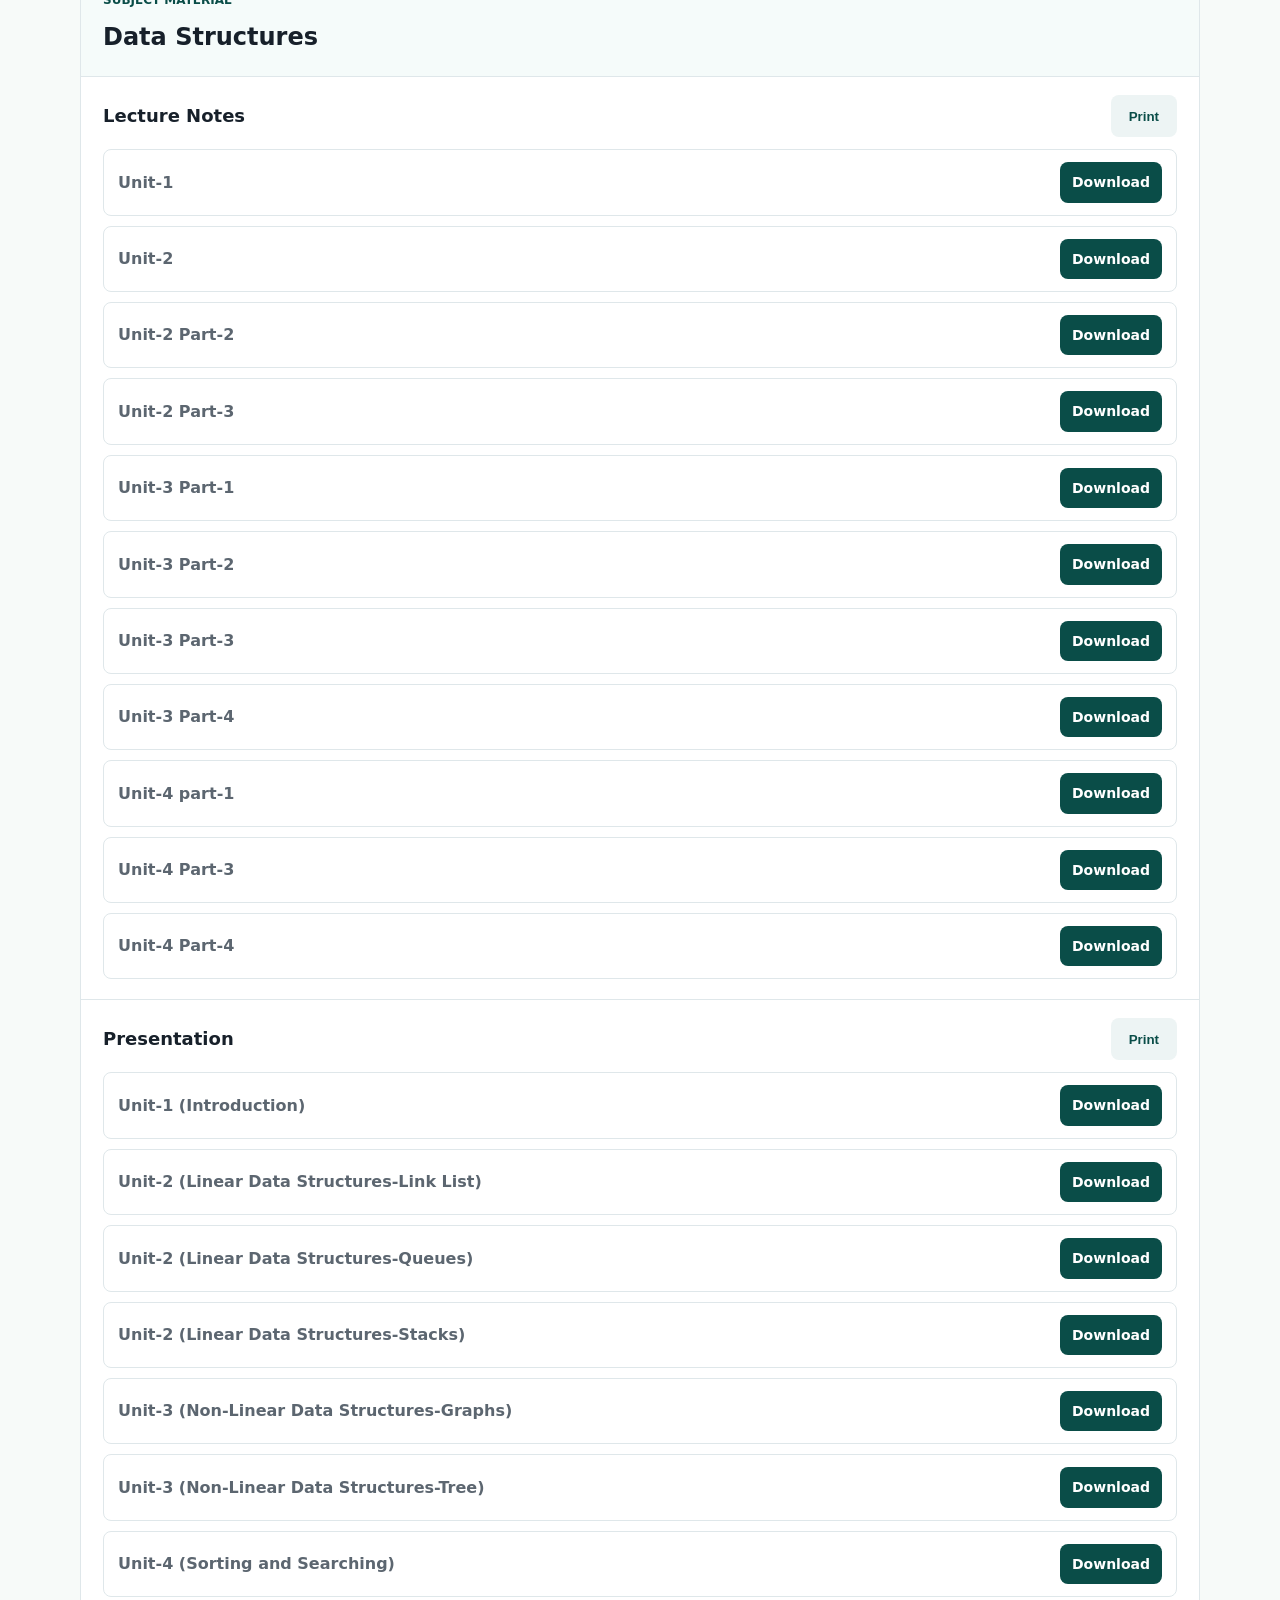
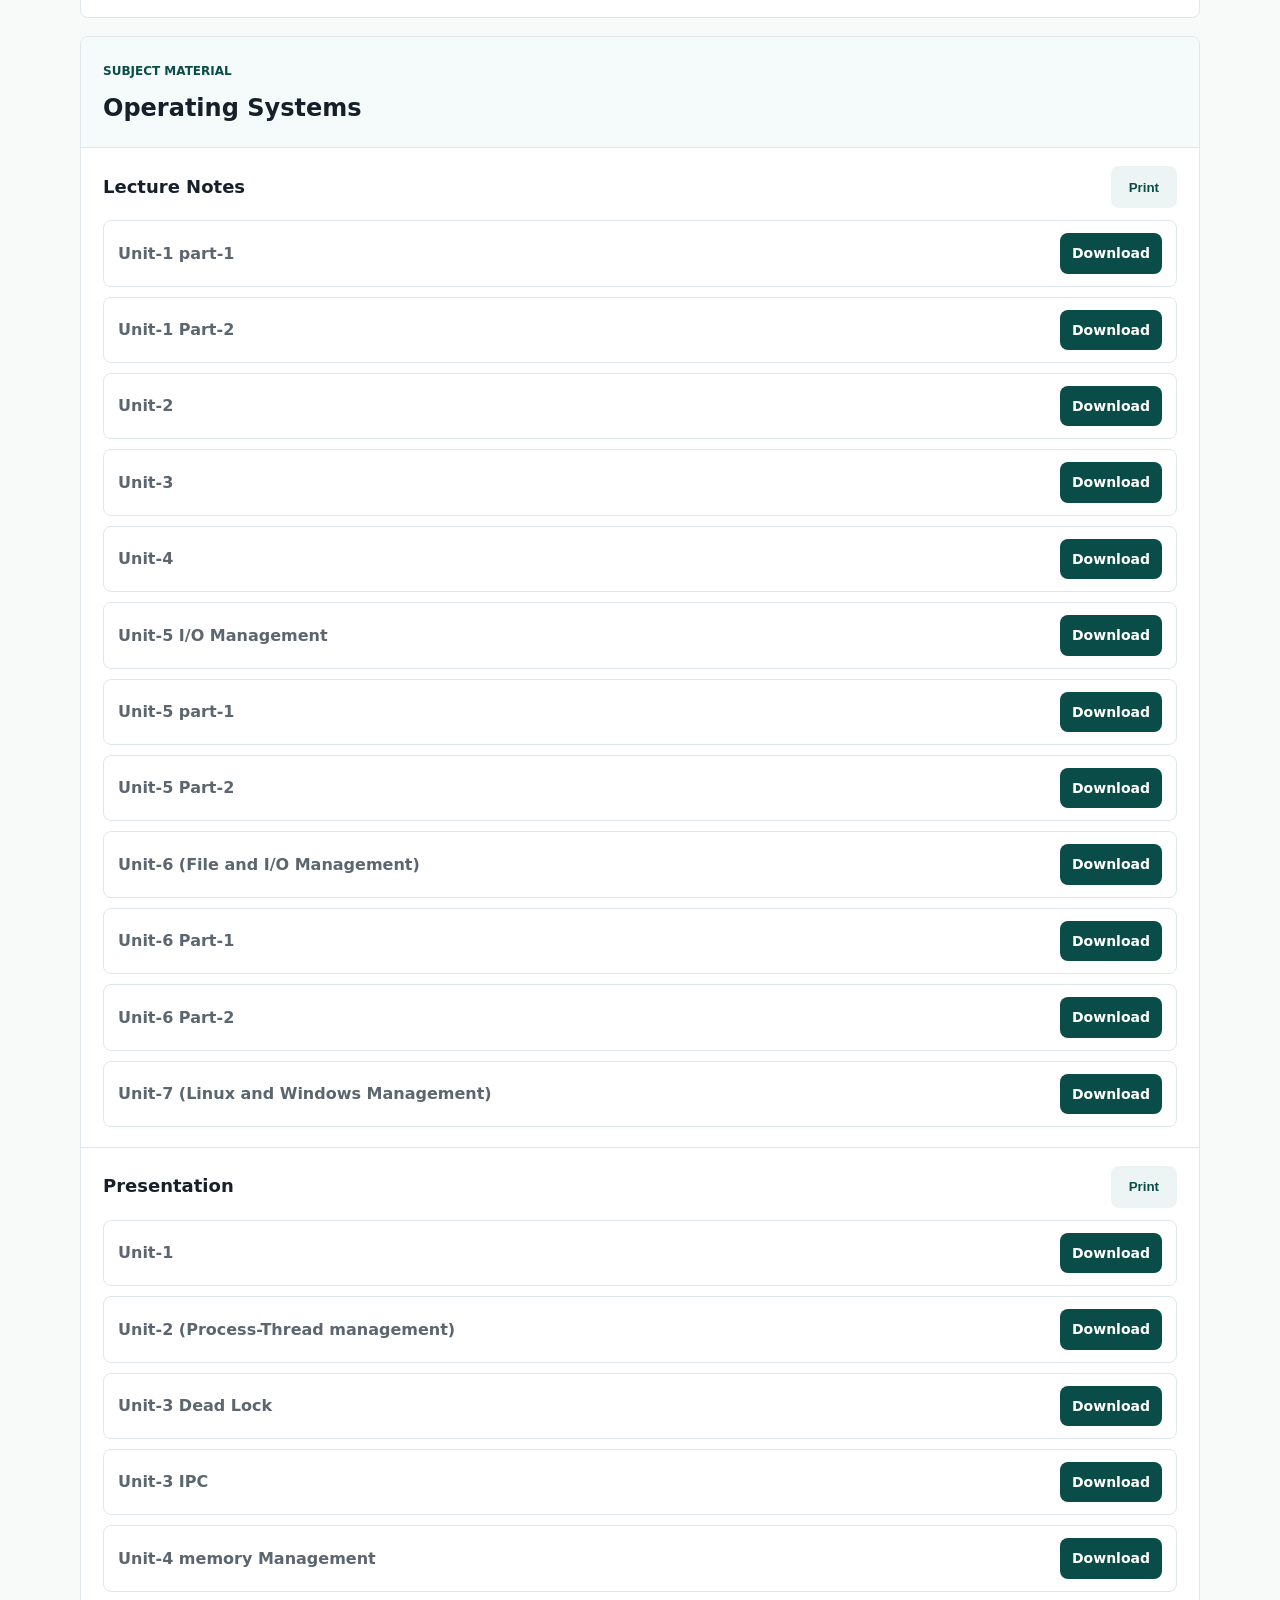
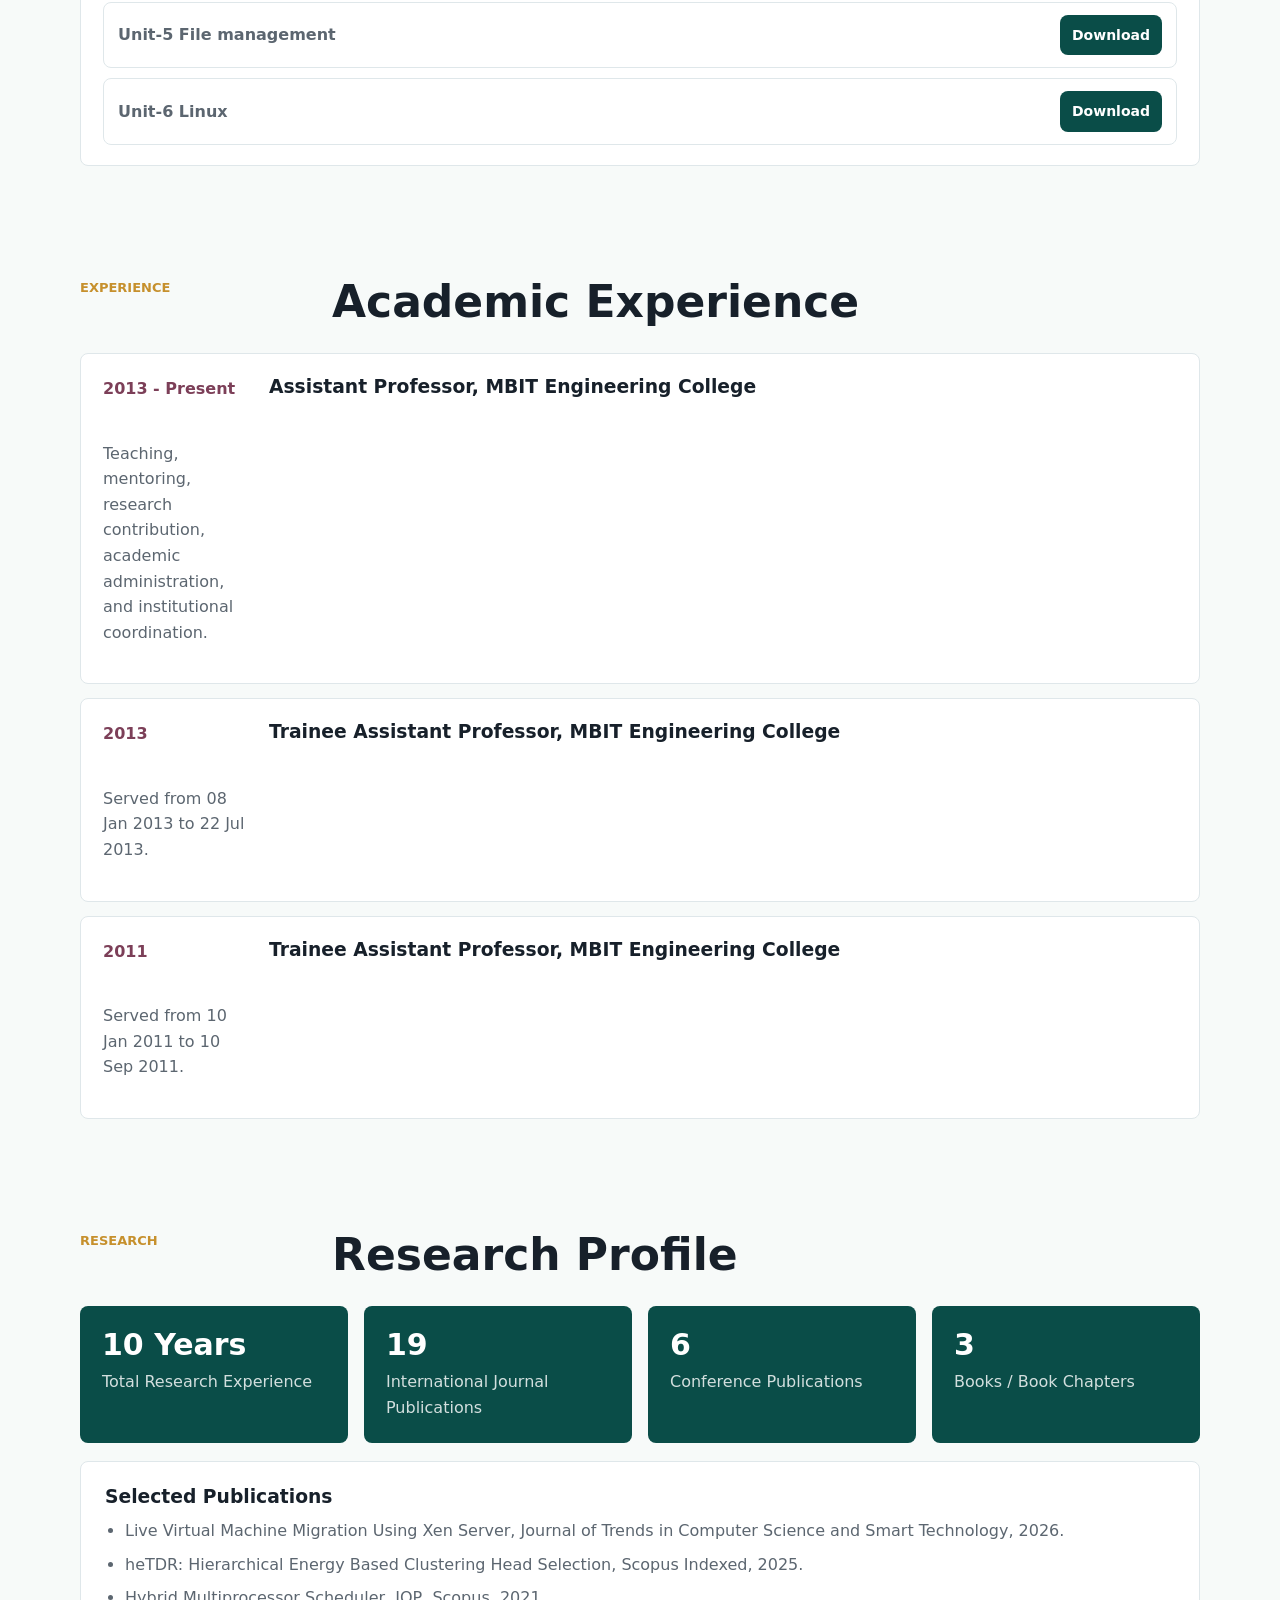
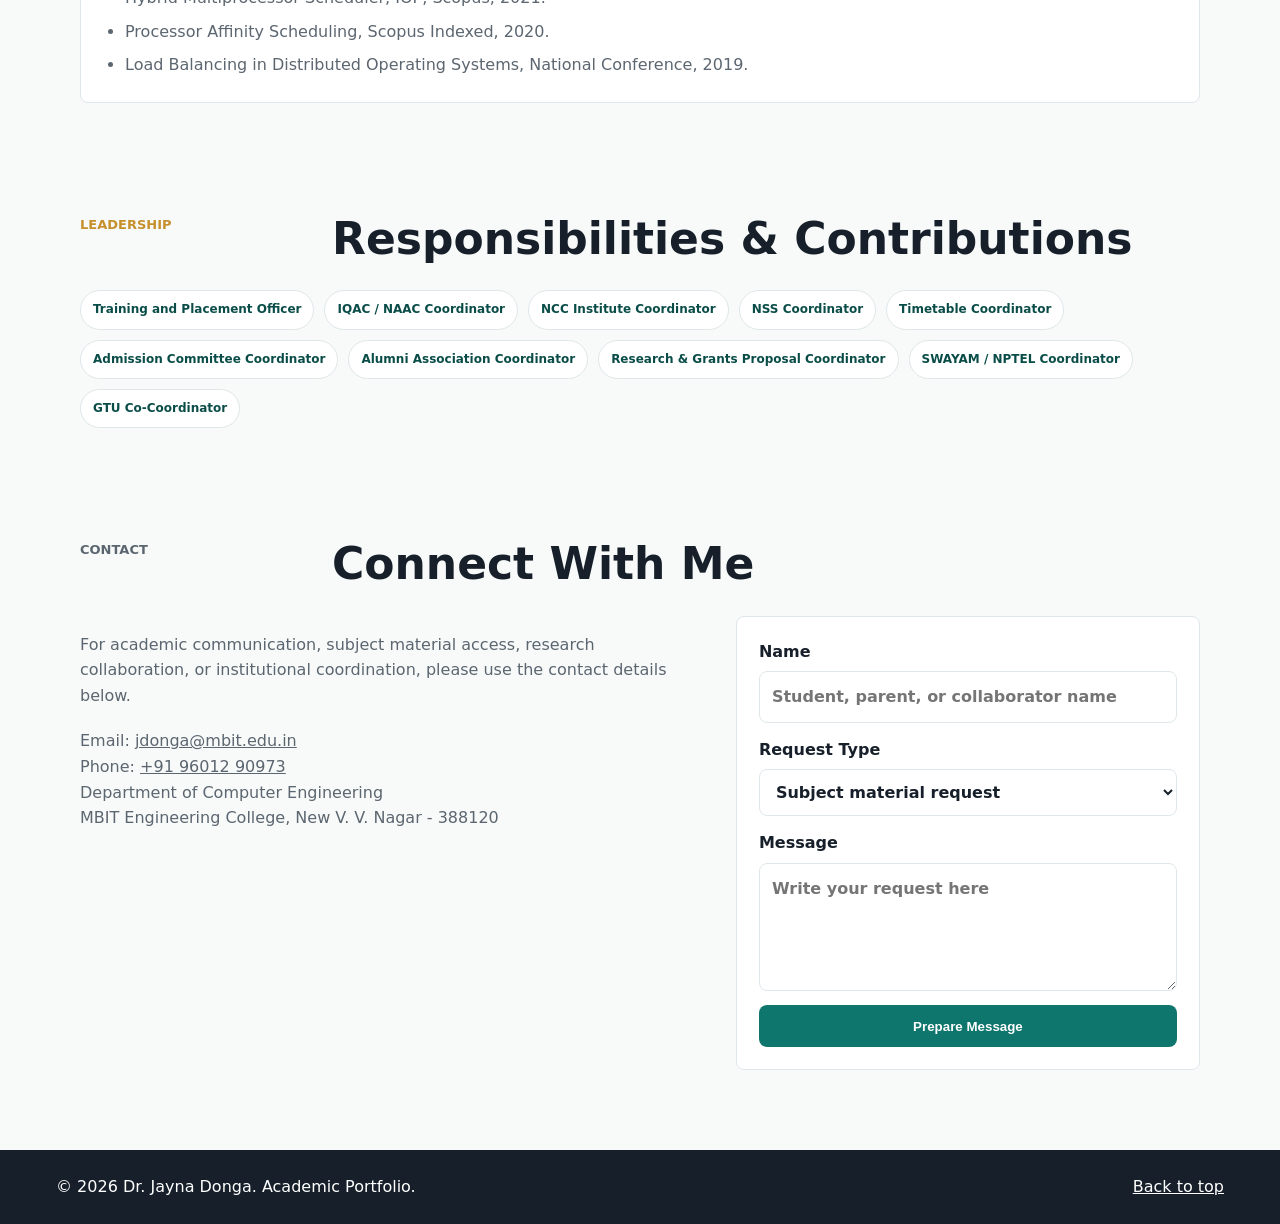
==== commit cd5a6040: "Add Operating Systems subject presentation" ====
--- a/index.html
+++ b/index.html
@@ -21,6 +21,7 @@
         <a href="#about">About</a>
         <a href="#subjects">Subjects</a>
         <a href="#materials">Materials</a>
+        <a href="subject-presentation.html">Subject Presentation</a>
         <a href="#research">Research</a>
         <a href="#contact">Contact</a>
       </nav>
--- a/styles.css
+++ b/styles.css
@@ -475,10 +475,6 @@
   text-transform: uppercase;
 }
 
-.print-subject-button {
-  flex: 0 0 auto;
-}
-
 .material-category {
   padding: 18px 22px 20px;
 }
@@ -487,10 +483,22 @@
   border-top: 1px solid var(--line);
 }
 
-.material-category h4 {
-  margin: 0 0 12px;
+.category-head {
+  display: flex;
+  align-items: center;
+  justify-content: space-between;
+  gap: 14px;
+  margin-bottom: 12px;
+}
+
+.category-head h4 {
+  margin: 0;
   color: var(--ink);
   font-size: 18px;
+}
+
+.print-category-button {
+  flex: 0 0 auto;
 }
 
 .category-material-list {
@@ -903,7 +911,12 @@
     flex-direction: column;
   }
 
-  .print-subject-button,
+  .category-head {
+    align-items: flex-start;
+    flex-direction: column;
+  }
+
+  .print-category-button,
   .download-link {
     width: 100%;
   }
